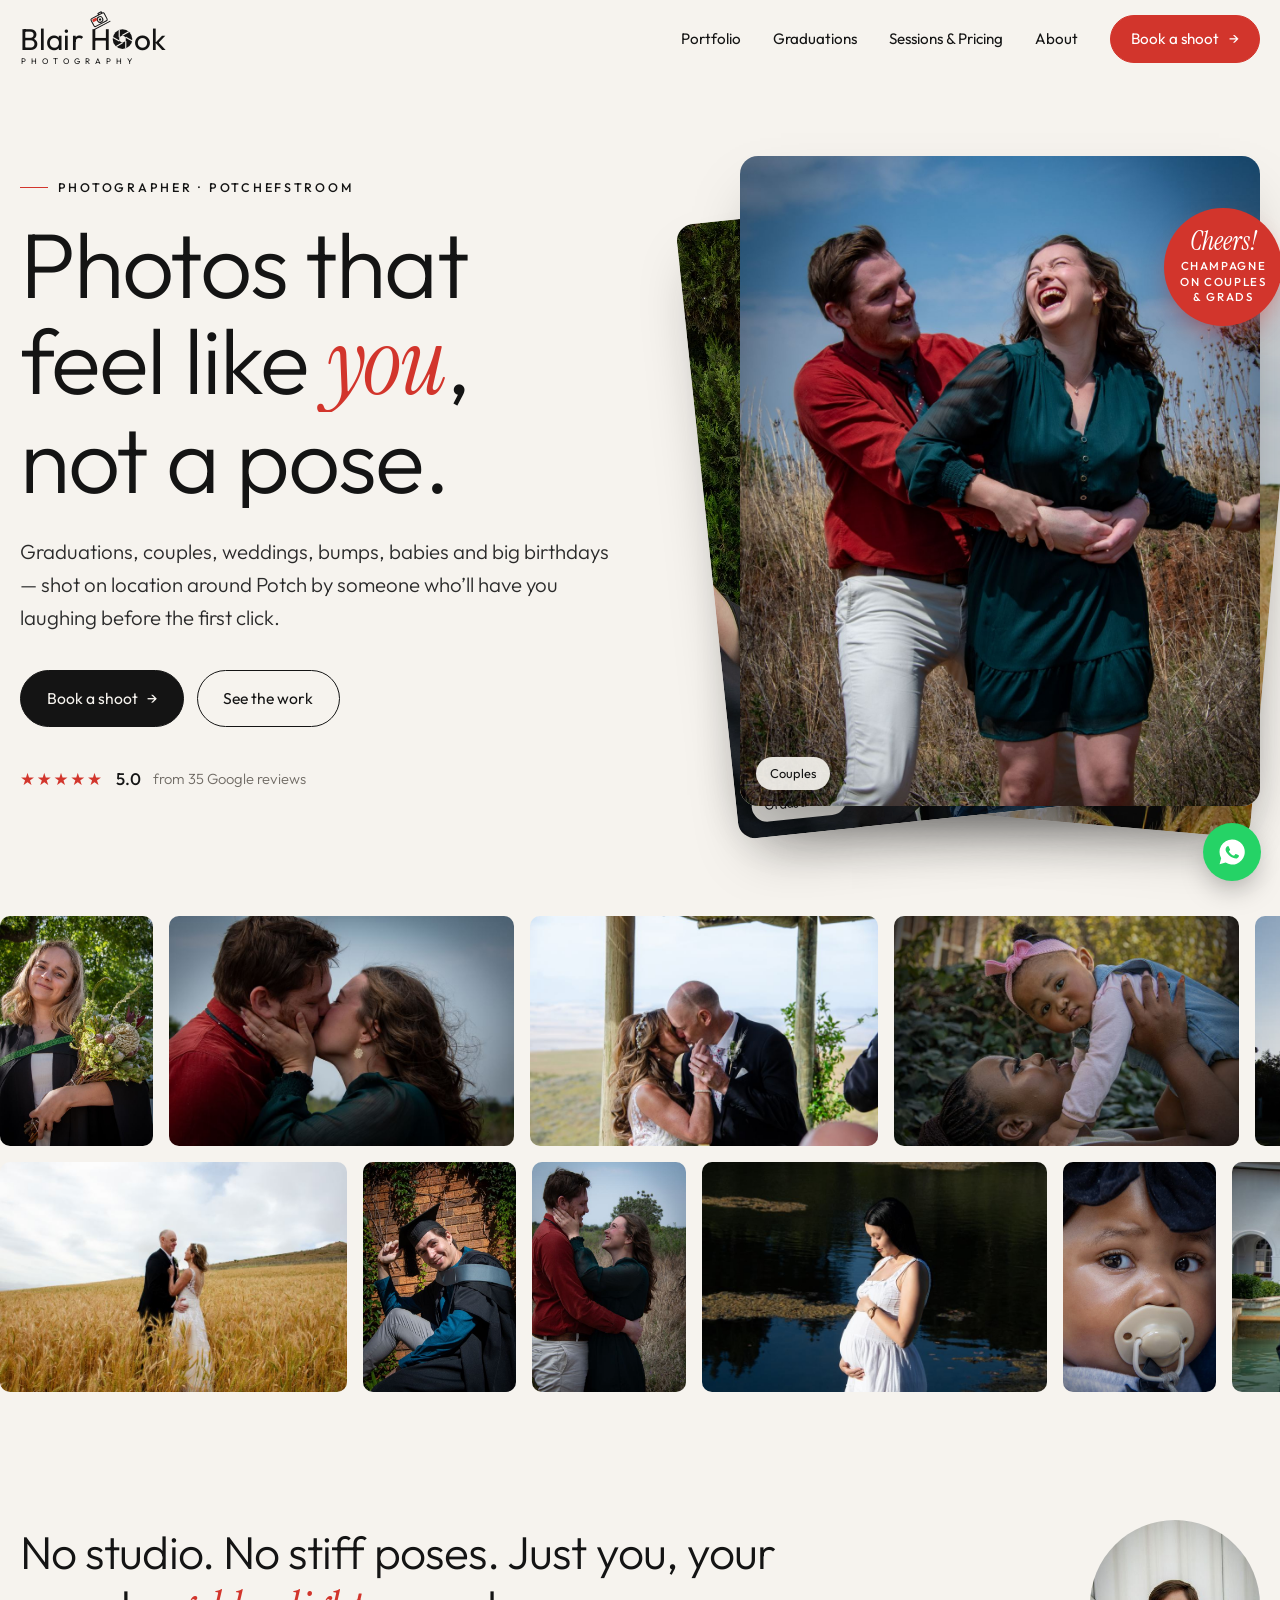
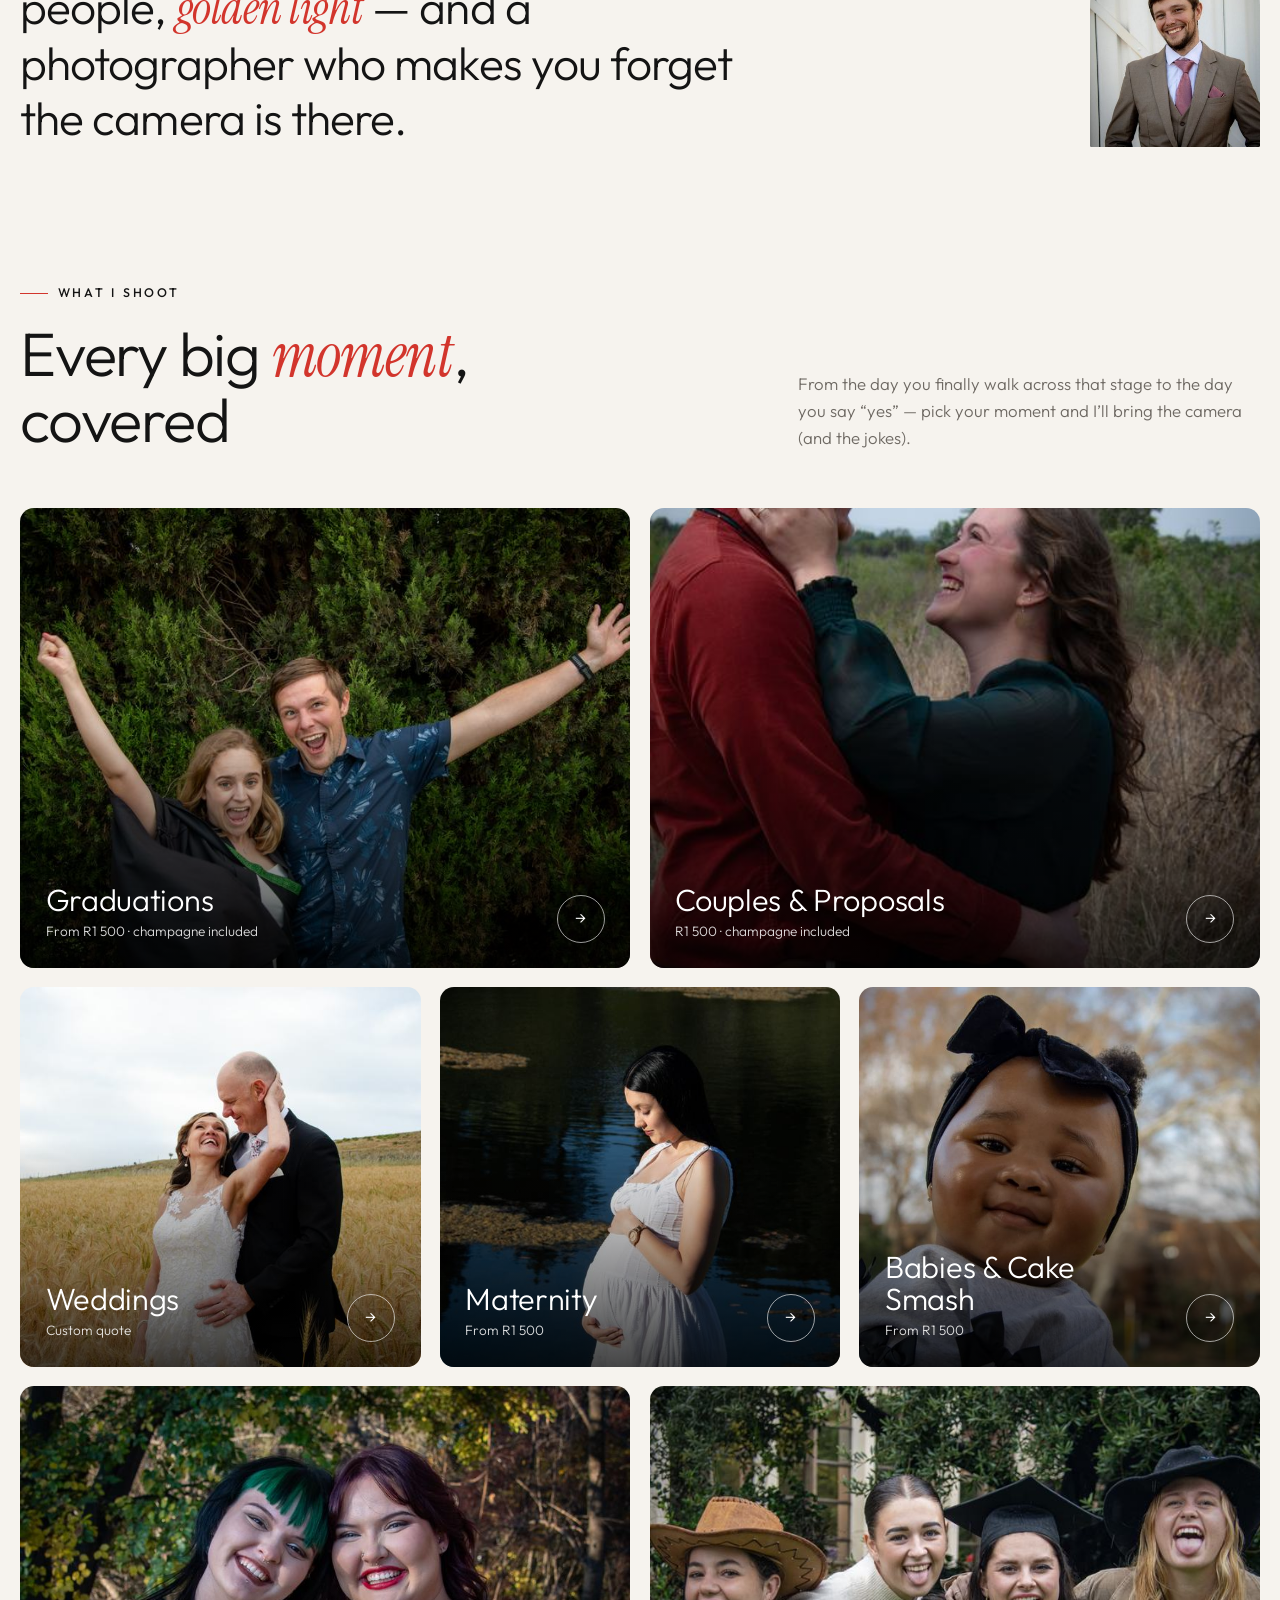
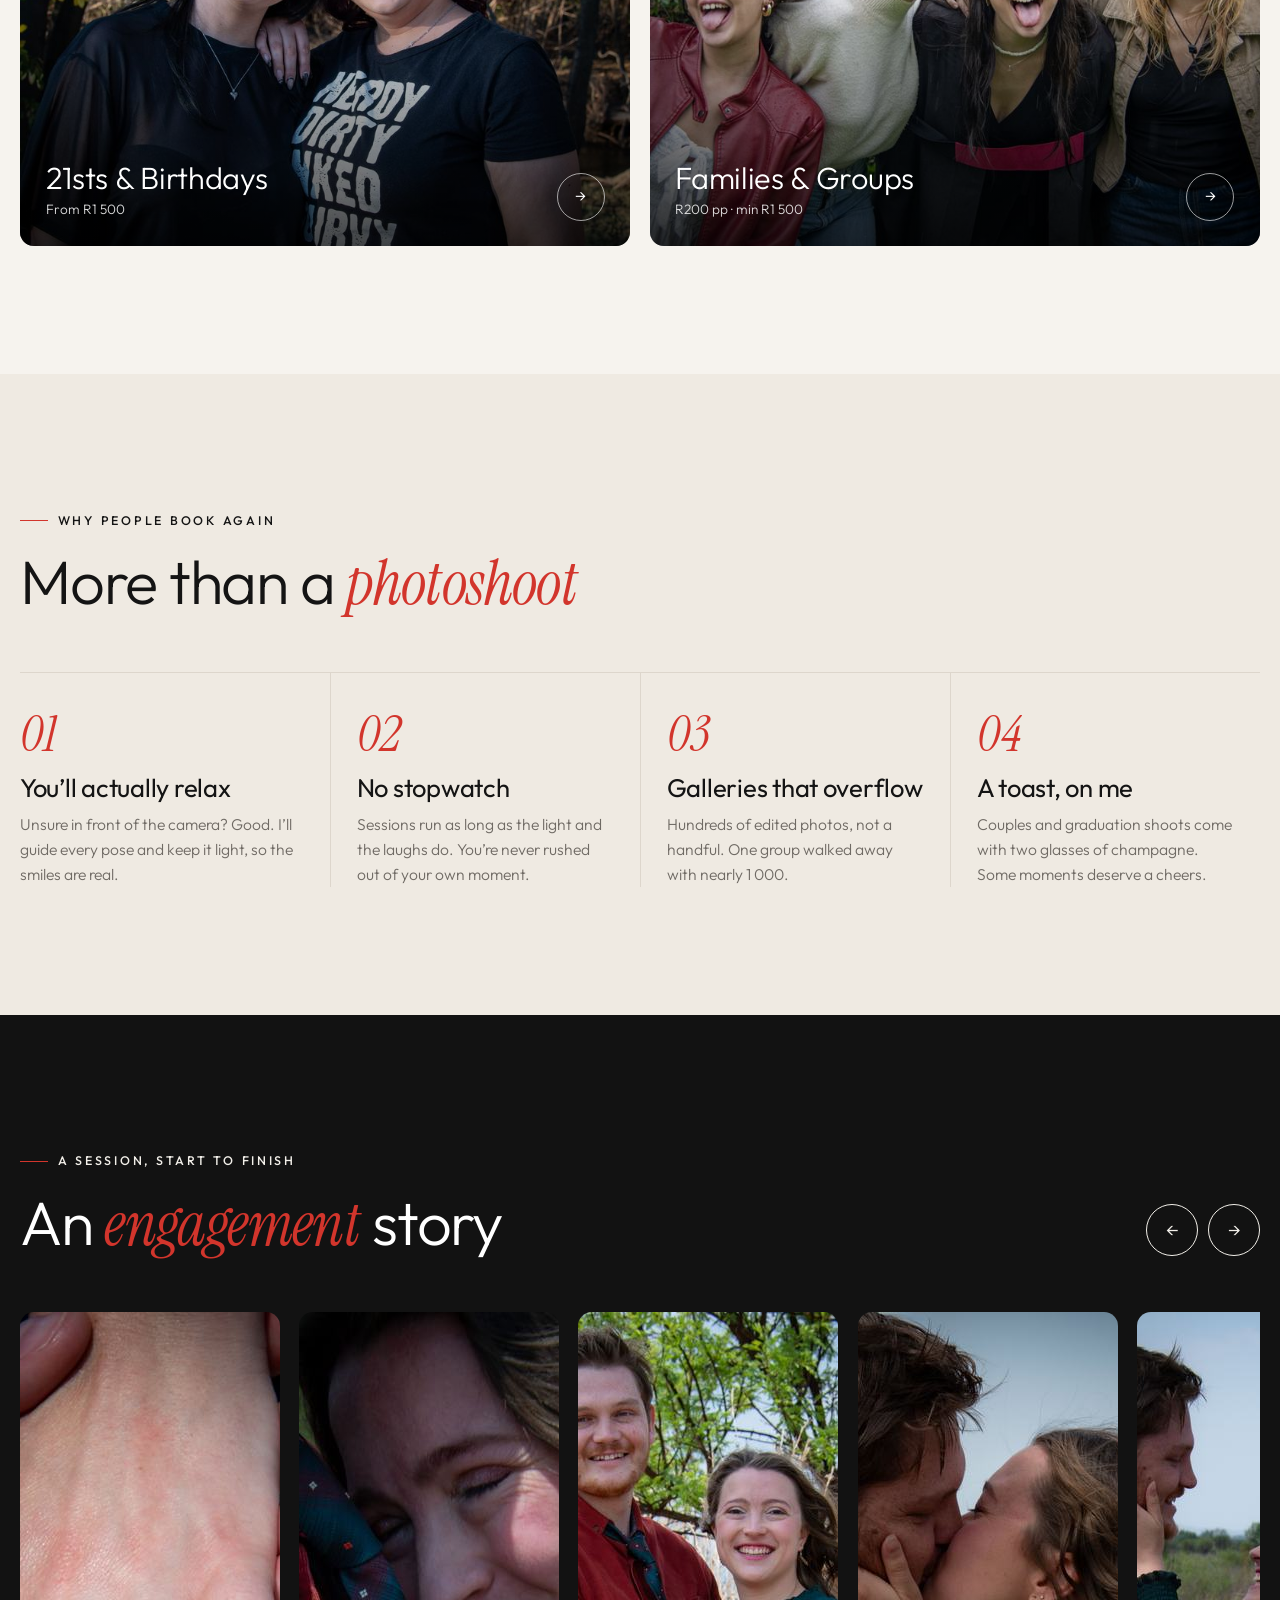
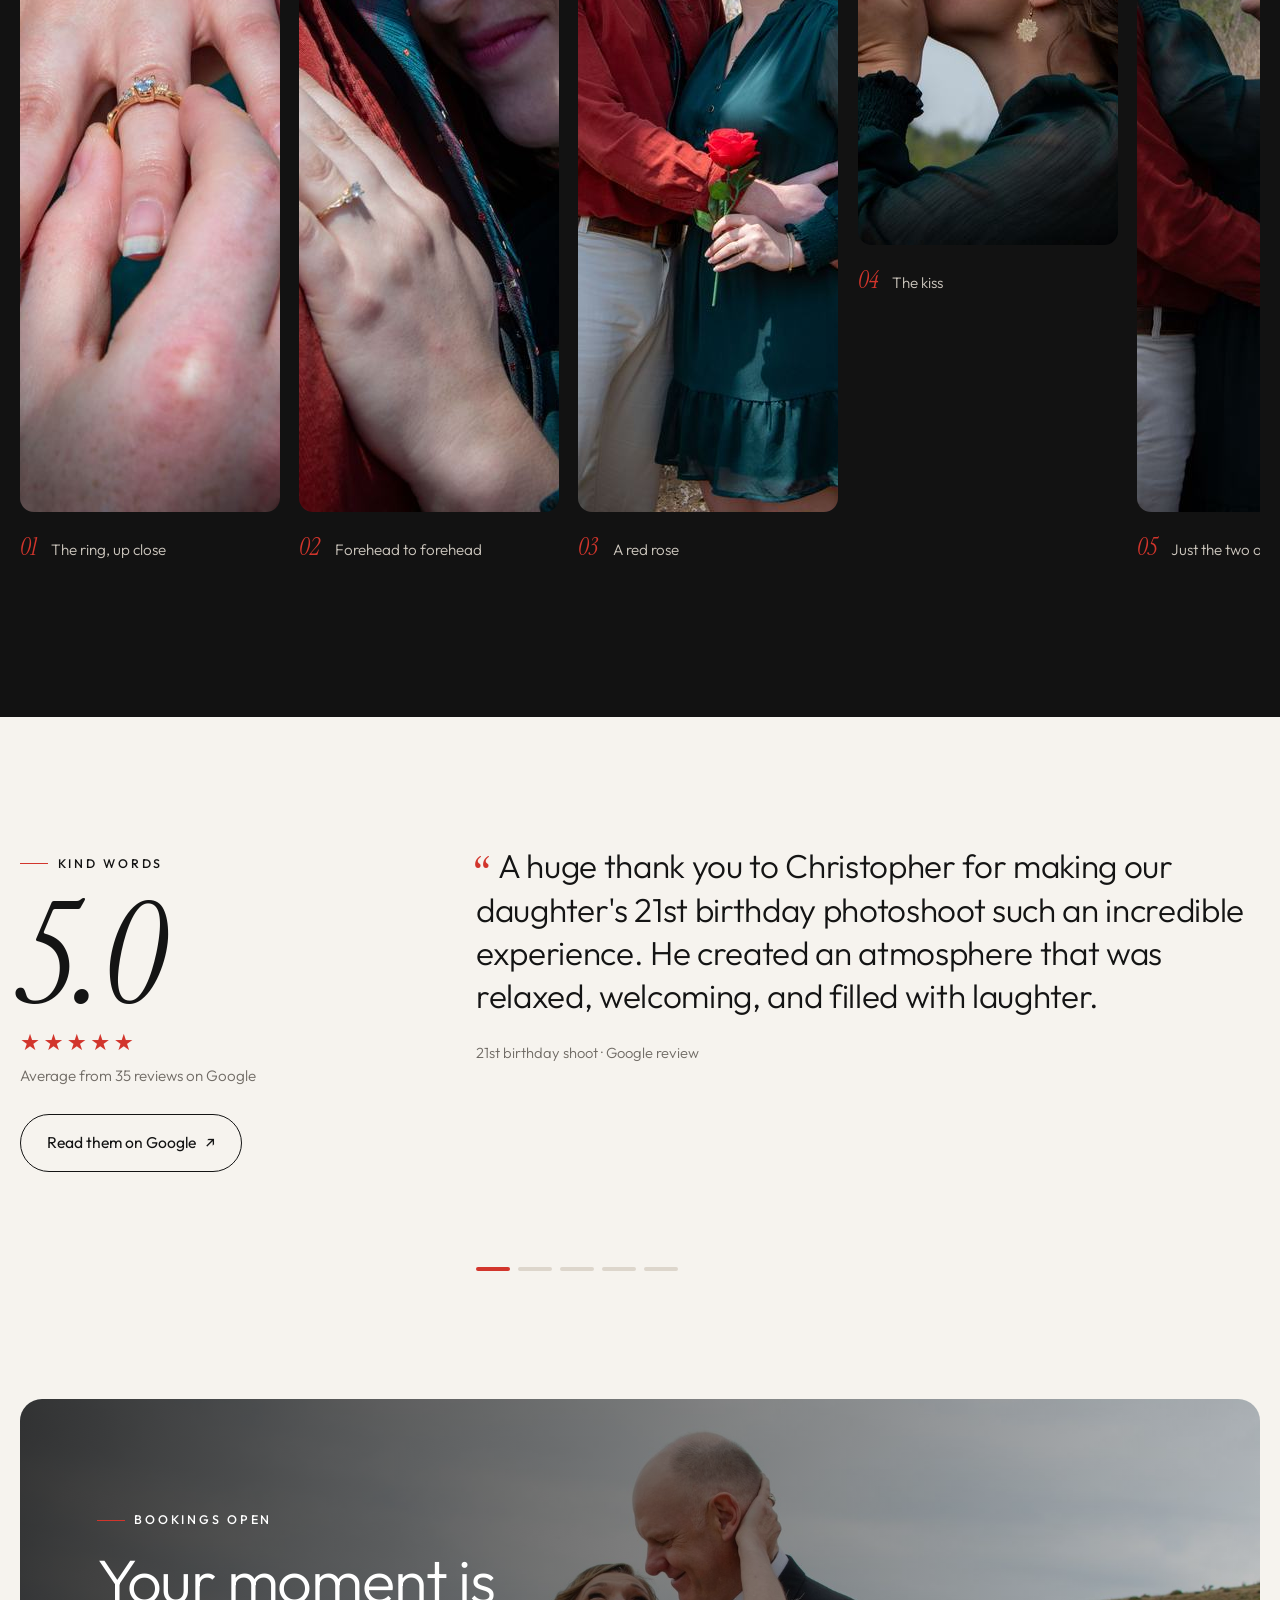
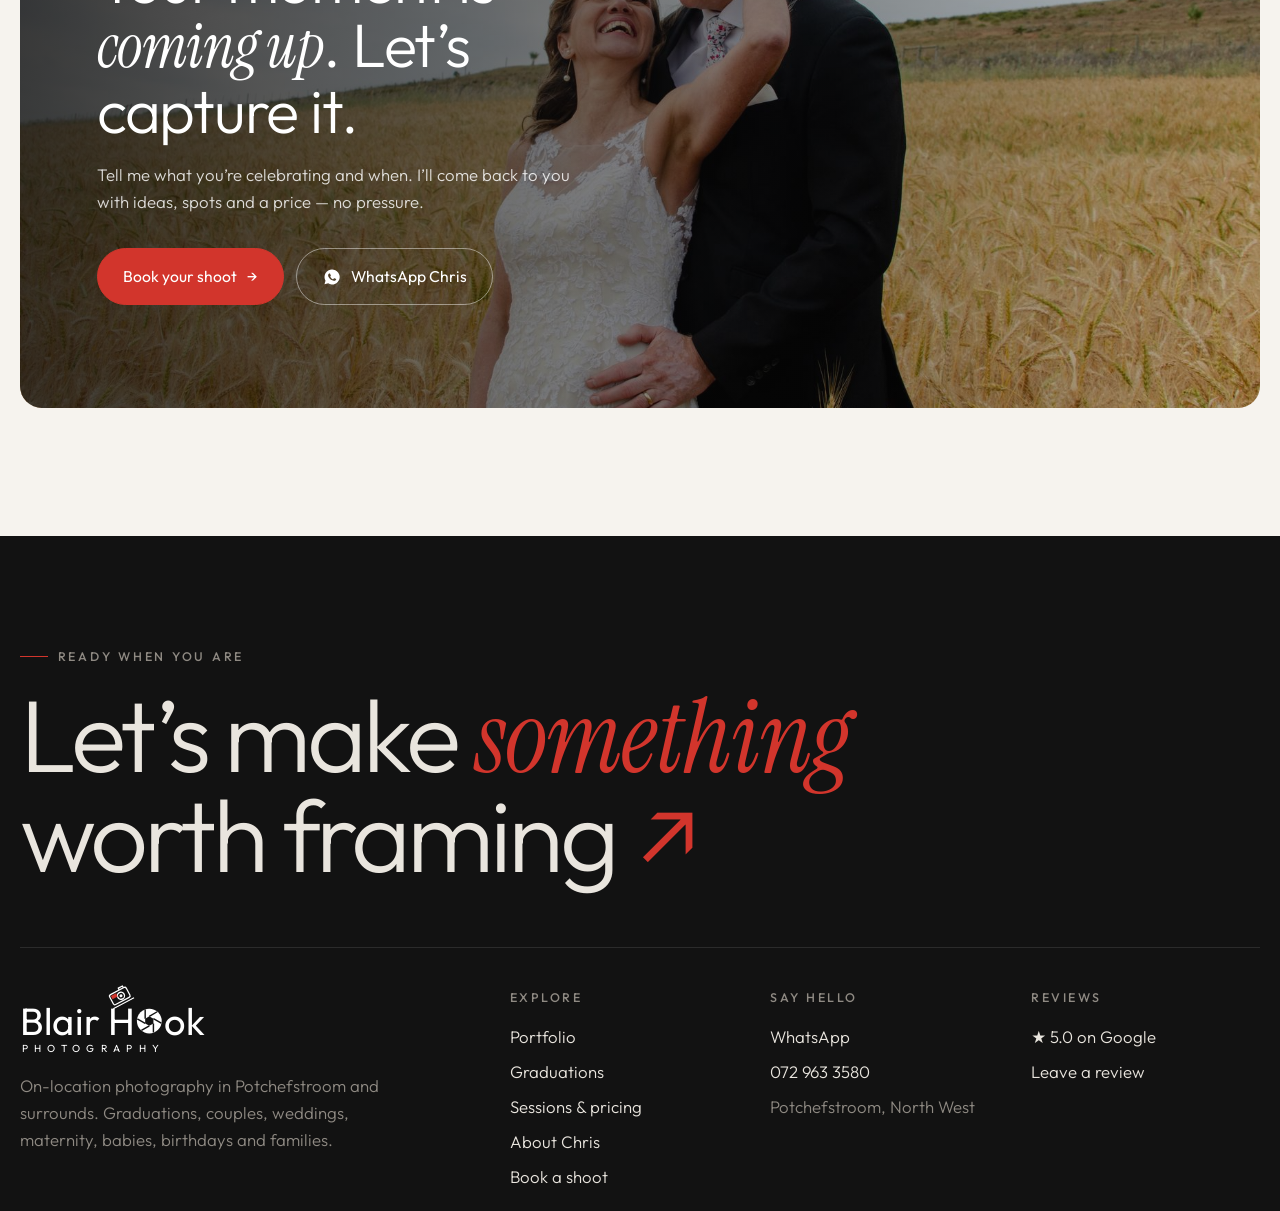
==== index.html @ e5523345 "Blair Hook Photography website Co-Authored-By: Claude Opus 5.5 <noreply@anthropic.com> Claude-Sessio" ====
<!DOCTYPE html>
<html lang="en-ZA" class="no-js">
<head>
<meta charset="utf-8">
<meta name="viewport" content="width=device-width, initial-scale=1">
<title>Blair Hook Photography | Photographer in Potchefstroom</title>
<meta name="description" content="Relaxed, on-location photography in Potchefstroom: graduations, couples, weddings, maternity, cake smash and 21st birthday shoots. Rated 5.0 on Google.">
<link rel="canonical" href="https://blair-hook-photography.vercel.app/">
<meta name="theme-color" content="#f6f3ee">
<link rel="icon" href="img/favicon.svg" type="image/svg+xml">
<link rel="icon" href="img/favicon-32.png" sizes="32x32" type="image/png">
<link rel="apple-touch-icon" href="img/apple-touch-icon.png">
<meta property="og:type" content="website">
<meta property="og:site_name" content="Blair Hook Photography">
<meta property="og:title" content="Blair Hook Photography | Photographer in Potchefstroom">
<meta property="og:description" content="Relaxed, on-location photography in Potchefstroom: graduations, couples, weddings, maternity, cake smash and 21st birthday shoots. Rated 5.0 on Google.">
<meta property="og:image" content="https://blair-hook-photography.vercel.app/img/og.jpg">
<meta property="og:url" content="https://blair-hook-photography.vercel.app/">
<meta name="twitter:card" content="summary_large_image">
<link rel="preconnect" href="https://fonts.googleapis.com">
<link rel="preconnect" href="https://fonts.gstatic.com" crossorigin>
<link href="https://fonts.googleapis.com/css2?family=Instrument+Serif:ital@0;1&family=Outfit:wght@300;400;500&display=swap" rel="stylesheet">
<link rel="stylesheet" href="css/style.css">
<script type="application/ld+json">{"@context":"https://schema.org","@type":"LocalBusiness","name":"Blair Hook Photography","image":"https://blair-hook-photography.vercel.app/img/og.jpg","telephone":"+27729633580","url":"https://blair-hook-photography.vercel.app/","address":{"@type":"PostalAddress","addressLocality":"Potchefstroom","addressRegion":"North West","addressCountry":"ZA"},"areaServed":"Potchefstroom","sameAs":["https://www.google.com/maps/place/?q=place_id:ChIJqy-7x0xRzB0RvMxs7FZDK-I"]}</script>
</head>
<body class="">
<a class="skip" href="#main">Skip to content</a>
<header class="site-header">
  <div class="wrap">
    <a href="index.html" class="logo" aria-label="Blair Hook Photography home"><span class="wm"><svg class="cam" viewBox="0 0 44 34" aria-hidden="true"><g fill="none" stroke="currentColor" stroke-width="2.2" stroke-linejoin="round"><rect x="5" y="9" width="32" height="19" rx="3"/><path d="M25 9V5.5h8V9"/><circle cx="23" cy="19" r="6"/></g><rect x="7.5" y="11.5" width="10" height="6" fill="#d2352c"/><circle cx="23" cy="19" r="2.6" fill="currentColor"/><path d="M1 32.5h40" stroke="currentColor" stroke-width="2"/></svg><span class="word">Blair H<svg class="ap" viewBox="-12 -12 24 24" aria-hidden="true"><circle r="11.2" fill="currentColor"/><polygon points="0.00,-4.30 3.72,-2.15 3.72,2.15 0.00,4.30 -3.72,2.15 -3.72,-2.15" fill="var(--paper,#fff)" class="ap-hole"/><g stroke="var(--paper,#fff)" stroke-width="1.3" class="ap-lines"><line x1="0.00" y1="-4.30" x2="7.10" y2="-8.40"/><line x1="3.72" y1="-2.15" x2="10.83" y2="1.95"/><line x1="3.72" y1="2.15" x2="3.72" y2="10.35"/><line x1="0.00" y1="4.30" x2="-7.10" y2="8.40"/><line x1="-3.72" y1="2.15" x2="-10.83" y2="-1.95"/><line x1="-3.72" y1="-2.15" x2="-3.72" y2="-10.35"/></g></svg>ok</span><small>PHOTOGRAPHY</small></span></a>
    <button class="menu-btn" aria-label="Menu" aria-expanded="false" aria-controls="nav"><span></span><span></span></button>
    <nav class="nav" id="nav" aria-label="Main">
      <a href="portfolio.html">Portfolio</a><a href="graduations.html">Graduations</a><a href="pricing.html">Sessions &amp; Pricing</a><a href="about.html">About</a>
      <a href="book.html" class="btn btn-red">Book a shoot <span class="arr">→</span></a>
    </nav>
  </div>
</header>
<main id="main">

<section class="hero">
  <div class="wrap hero-grid">
    <div>
      <span class="kicker">Photographer · Potchefstroom</span>
      <h1><span class="line"><span>Photos that</span></span><span class="line"><span>feel like <em>you</em>,</span></span><span class="line"><span>not a pose.</span></span></h1>
      <p class="lead">Graduations, couples, weddings, bumps, babies and big birthdays — shot on location around Potch by someone who’ll have you laughing before the first click.</p>
      <div class="hero-actions">
        <a class="btn btn-ink" href="book.html">Book a shoot <span class="arr">→</span></a>
        <a class="btn btn-line" href="portfolio.html">See the work</a>
      </div>
      <a class="rating" href="https://www.google.com/maps/place/?q=place_id:ChIJqy-7x0xRzB0RvMxs7FZDK-I" target="_blank" rel="noopener"><span class="stars">★★★★★</span><strong>5.0</strong><span>from 35 Google reviews</span></a>
    </div>
    <div class="stack" role="img" aria-label="A rotating selection of Blair Hook Photography sessions" title="Tap to shuffle">
      <figure><img src="img/couples-01.jpg" alt="" width="1200" height="1800"><figcaption>Couples</figcaption></figure><figure><img src="img/graduations-01.jpg" alt="" width="1800" height="1200"><figcaption>Graduations</figcaption></figure><figure><img src="img/weddings-01.jpg" alt="" width="1800" height="1192"><figcaption>Weddings</figcaption></figure><figure><img src="img/maternity-01.jpg" alt="" loading=lazy width="1800" height="1200"><figcaption>Maternity</figcaption></figure><figure><img src="img/babies-01.jpg" alt="" loading=lazy width="1800" height="1289"><figcaption>Cake smash</figcaption></figure><figure><img src="img/birthdays-02.jpg" alt="" loading=lazy width="1800" height="1728"><figcaption>21st birthday</figcaption></figure>
      <div class="stamp"><span><em>Cheers!</em>Champagne<br>on couples<br>&amp; grads</span></div>
    </div>
  </div>
</section>

<div class="strip" aria-hidden="true">
  <div class="strip-row"><img src="img/graduations-02-sm.jpg" alt="" loading=lazy width="533" height="800"><img src="img/couples-03-sm.jpg" alt="" loading=lazy width="800" height="533"><img src="img/weddings-02-sm.jpg" alt="" loading=lazy width="800" height="530"><img src="img/babies-02-sm.jpg" alt="" loading=lazy width="800" height="533"><img src="img/maternity-03-sm.jpg" alt="" loading=lazy width="800" height="533"><img src="img/birthdays-01-sm.jpg" alt="" loading=lazy width="530" height="800"><img src="img/graduations-07-sm.jpg" alt="" loading=lazy width="504" height="800"><img src="img/couples-09-sm.jpg" alt="" loading=lazy width="533" height="800"><img src="img/graduations-02-sm.jpg" alt="" loading=lazy width="533" height="800"><img src="img/couples-03-sm.jpg" alt="" loading=lazy width="800" height="533"><img src="img/weddings-02-sm.jpg" alt="" loading=lazy width="800" height="530"><img src="img/babies-02-sm.jpg" alt="" loading=lazy width="800" height="533"><img src="img/maternity-03-sm.jpg" alt="" loading=lazy width="800" height="533"><img src="img/birthdays-01-sm.jpg" alt="" loading=lazy width="530" height="800"><img src="img/graduations-07-sm.jpg" alt="" loading=lazy width="504" height="800"><img src="img/couples-09-sm.jpg" alt="" loading=lazy width="533" height="800"></div>
  <div class="strip-row rev"><img src="img/weddings-04-sm.jpg" alt="" loading=lazy width="800" height="530"><img src="img/graduations-08-sm.jpg" alt="" loading=lazy width="533" height="800"><img src="img/couples-06-sm.jpg" alt="" loading=lazy width="533" height="800"><img src="img/maternity-02-sm.jpg" alt="" loading=lazy width="800" height="533"><img src="img/babies-03-sm.jpg" alt="" loading=lazy width="533" height="800"><img src="img/graduations-11-sm.jpg" alt="" loading=lazy width="800" height="533"><img src="img/birthdays-04-sm.jpg" alt="" loading=lazy width="530" height="800"><img src="img/couples-13-sm.jpg" alt="" loading=lazy width="800" height="533"><img src="img/weddings-04-sm.jpg" alt="" loading=lazy width="800" height="530"><img src="img/graduations-08-sm.jpg" alt="" loading=lazy width="533" height="800"><img src="img/couples-06-sm.jpg" alt="" loading=lazy width="533" height="800"><img src="img/maternity-02-sm.jpg" alt="" loading=lazy width="800" height="533"><img src="img/babies-03-sm.jpg" alt="" loading=lazy width="533" height="800"><img src="img/graduations-11-sm.jpg" alt="" loading=lazy width="800" height="533"><img src="img/birthdays-04-sm.jpg" alt="" loading=lazy width="530" height="800"><img src="img/couples-13-sm.jpg" alt="" loading=lazy width="800" height="533"></div>
</div>

<section class="section">
  <div class="wrap statement-row">
    <p class="statement rv">No studio. No stiff poses. Just you, your people, <em>golden light</em> — and a photographer who makes you forget the camera is there.</p>
    <div class="mini-portrait rv rv-d2"><img src="img/chris-sm.jpg" alt="Chris, the photographer behind Blair Hook Photography" loading="lazy"></div>
  </div>
</section>

<section class="section" style="padding-top:0">
  <div class="wrap">
    <div class="head">
      <div><span class="kicker rv">What I shoot</span><h2 class="rv">Every big <em>moment</em>, covered</h2></div>
      <p class="rv">From the day you finally walk across that stage to the day you say “yes” — pick your moment and I’ll bring the camera (and the jokes).</p>
    </div>
    <div class="services">
      <a class="svc rv wide" href="graduations.html"><img src="img/graduations-01-sm.jpg" alt="" loading=lazy width="800" height="533"><div class="svc-body"><div><h3>Graduations</h3><span class="price">From R1 500 · champagne included</span></div><span class="go">→</span></div></a><a class="svc rv wide" href="portfolio.html#couples"><img src="img/couples-06-sm.jpg" alt="" loading=lazy width="533" height="800"><div class="svc-body"><div><h3>Couples &amp; Proposals</h3><span class="price">R1 500 · champagne included</span></div><span class="go">→</span></div></a><a class="svc rv " href="portfolio.html#weddings"><img src="img/weddings-01-sm.jpg" alt="" loading=lazy width="800" height="530"><div class="svc-body"><div><h3>Weddings</h3><span class="price">Custom quote</span></div><span class="go">→</span></div></a><a class="svc rv " href="portfolio.html#maternity"><img src="img/maternity-02-sm.jpg" alt="" loading=lazy width="800" height="533"><div class="svc-body"><div><h3>Maternity</h3><span class="price">From R1 500</span></div><span class="go">→</span></div></a><a class="svc rv " href="portfolio.html#babies"><img src="img/babies-01-sm.jpg" alt="" loading=lazy width="800" height="573"><div class="svc-body"><div><h3>Babies &amp; Cake Smash</h3><span class="price">From R1 500</span></div><span class="go">→</span></div></a><a class="svc rv wide" href="portfolio.html#birthdays"><img src="img/birthdays-02-sm.jpg" alt="" loading=lazy width="800" height="768"><div class="svc-body"><div><h3>21sts &amp; Birthdays</h3><span class="price">From R1 500</span></div><span class="go">→</span></div></a><a class="svc rv wide" href="pricing.html#groups"><img src="img/graduations-04-sm.jpg" alt="" loading=lazy width="800" height="544"><div class="svc-body"><div><h3>Families &amp; Groups</h3><span class="price">R200 pp · min R1 500</span></div><span class="go">→</span></div></a>
    </div>
  </div>
</section>

<section class="section section-tint">
  <div class="wrap">
    <div class="head">
      <div><span class="kicker rv">Why people book again</span><h2 class="rv">More than a <em>photoshoot</em></h2></div>
    </div>
    <div class="perks">
      <div class="perk rv"><span class="num">01</span><h3>You’ll actually relax</h3><p>Unsure in front of the camera? Good. I’ll guide every pose and keep it light, so the smiles are real.</p></div>
      <div class="perk rv rv-d1"><span class="num">02</span><h3>No stopwatch</h3><p>Sessions run as long as the light and the laughs do. You’re never rushed out of your own moment.</p></div>
      <div class="perk rv rv-d2"><span class="num">03</span><h3>Galleries that overflow</h3><p>Hundreds of edited photos, not a handful. One group walked away with nearly 1 000.</p></div>
      <div class="perk rv rv-d3"><span class="num">04</span><h3>A toast, on me</h3><p>Couples and graduation shoots come with two glasses of champagne. Some moments deserve a cheers.</p></div>
    </div>
  </div>
</section>

<section class="section section-dark">
  <div class="wrap">
    <div class="head">
      <div><span class="kicker rv">A session, start to finish</span><h2 class="rv" style="color:#fff">An <em>engagement</em> story</h2></div>
      <div class="story-nav"><button class="round" data-story="prev" aria-label="Previous photos">←</button><button class="round" data-story="next" aria-label="Next photos">→</button></div>
    </div>
    <div class="story">
      <figure><img src="img/couples-05-sm.jpg" alt="Engagement ring close-up" loading=lazy width="533" height="800"><figcaption><b>01</b>The ring, up close</figcaption></figure><figure><img src="img/couples-04-sm.jpg" alt="Couple embracing, ring on show" loading=lazy width="533" height="800"><figcaption><b>02</b>Forehead to forehead</figcaption></figure><figure><img src="img/couples-07-sm.jpg" alt="Couple with a red rose" loading=lazy width="533" height="800"><figcaption><b>03</b>A red rose</figcaption></figure><figure><img src="img/couples-03-sm.jpg" alt="Couple kissing" loading=lazy width="800" height="533"><figcaption><b>04</b>The kiss</figcaption></figure><figure><img src="img/couples-06-sm.jpg" alt="Couple holding each other in long grass" loading=lazy width="533" height="800"><figcaption><b>05</b>Just the two of you</figcaption></figure><figure><img src="img/couples-08-sm.jpg" alt="Couple kissing among the reeds" loading=lazy width="533" height="800"><figcaption><b>06</b>Swept off her feet</figcaption></figure><figure><img src="img/couples-02-sm.jpg" alt="Couple toasting with champagne" loading=lazy width="533" height="800"><figcaption><b>07</b>And then: champagne</figcaption></figure>
    </div>
  </div>
</section>

<section class="section reviews">
  <div class="wrap review-wrap">
    <div class="rv">
      <span class="kicker">Kind words</span>
      <div class="score">5.0<span class="stars">★★★★★</span><small>Average from 35 reviews on Google</small></div>
      <a class="btn btn-line" style="margin-top:2rem" href="https://www.google.com/maps/place/?q=place_id:ChIJqy-7x0xRzB0RvMxs7FZDK-I" target="_blank" rel="noopener">Read them on Google <span class="arr">↗</span></a>
    </div>
    <div class="rv rv-d1">
      <div class="quotes">
        <figure class="quote"><blockquote>A huge thank you to Christopher for making our daughter's 21st birthday photoshoot such an incredible experience. He created an atmosphere that was relaxed, welcoming, and filled with laughter.</blockquote><cite>21st birthday shoot · Google review</cite></figure><figure class="quote"><blockquote>Chris was amazing to work with! He made the whole experience so comfortable and fun, and the photos turned out amazing. Every shot felt natural and really captured the moment.</blockquote><cite>Google review</cite></figure><figure class="quote"><blockquote>Whether you are looking for a photographer for a graduation, wedding or your dog's pregnancy shoot, there is truly no one I could recommend more! He can just do it all.</blockquote><cite>Repeat client · Google review</cite></figure><figure class="quote"><blockquote>Such a fantastic experience from start to finish! The level of professionalism was outstanding, and the photos exceeded my expectations.</blockquote><cite>Google review</cite></figure><figure class="quote"><blockquote>Chris is absolutely amazing with suggestions and direction if you are a bit unsure in front of the camera. He makes you feel at ease and every shoot just a joy.</blockquote><cite>Repeat client · Google review</cite></figure>
      </div>
      <div class="dots"></div>
    </div>
  </div>
</section>

<section class="section" style="padding-top:0">
  <div class="wrap">
    <div class="cta rv">
      <img src="img/weddings-01.jpg" alt="" loading=lazy width="1800" height="1192">
      <span class="kicker" style="color:#fff">Bookings open</span>
      <h2>Your moment is <em>coming up</em>. Let’s capture it.</h2>
      <p>Tell me what you’re celebrating and when. I’ll come back to you with ideas, spots and a price — no pressure.</p>
      <div class="hero-actions">
        <a class="btn btn-red" href="book.html">Book your shoot <span class="arr">→</span></a>
        <a class="btn btn-light" href="https://wa.me/27729633580?text=Hi%20Chris%21%20I%27d%20like%20to%20ask%20about%20a%20photoshoot." target="_blank" rel="noopener"><svg viewBox="0 0 24 24" aria-hidden="true"><path d="M12 2a10 10 0 0 0-8.66 15l-1.3 4.76 4.88-1.28A10 10 0 1 0 12 2zm5.2 13.9c-.22.62-1.28 1.18-1.77 1.23-.47.06-.92.22-3.1-.65-2.6-1.03-4.27-3.68-4.4-3.85-.13-.17-1.05-1.4-1.05-2.67s.67-1.9.9-2.16c.24-.26.52-.33.7-.33h.5c.16 0 .38-.06.6.46.22.53.75 1.83.82 1.96.06.13.1.29.02.46-.09.17-.13.28-.26.43l-.39.45c-.13.13-.27.27-.12.53.15.26.68 1.12 1.46 1.81 1 .89 1.85 1.17 2.11 1.3.26.13.42.11.57-.07.16-.17.66-.77.83-1.03.17-.27.35-.22.58-.13.24.08 1.52.72 1.78.85.26.13.43.2.5.3.06.12.06.66-.16 1.29z"/></svg> WhatsApp Chris</a>
      </div>
    </div>
  </div>
</section>
</main>
<footer class="footer">
  <div class="wrap">
    <span class="kicker" style="color:#8f8a83">Ready when you are</span><br>
    <a class="big-cta" href="book.html">Let’s make <em>something</em><br>worth framing <span class="arrow">↗</span></a>
    <div class="foot-grid">
      <div>
        <a href="index.html" class="logo" aria-label="Blair Hook Photography home"><span class="wm"><svg class="cam" viewBox="0 0 44 34" aria-hidden="true"><g fill="none" stroke="currentColor" stroke-width="2.2" stroke-linejoin="round"><rect x="5" y="9" width="32" height="19" rx="3"/><path d="M25 9V5.5h8V9"/><circle cx="23" cy="19" r="6"/></g><rect x="7.5" y="11.5" width="10" height="6" fill="#d2352c"/><circle cx="23" cy="19" r="2.6" fill="currentColor"/><path d="M1 32.5h40" stroke="currentColor" stroke-width="2"/></svg><span class="word">Blair H<svg class="ap" viewBox="-12 -12 24 24" aria-hidden="true"><circle r="11.2" fill="currentColor"/><polygon points="0.00,-4.30 3.72,-2.15 3.72,2.15 0.00,4.30 -3.72,2.15 -3.72,-2.15" fill="var(--paper,#fff)" class="ap-hole"/><g stroke="var(--paper,#fff)" stroke-width="1.3" class="ap-lines"><line x1="0.00" y1="-4.30" x2="7.10" y2="-8.40"/><line x1="3.72" y1="-2.15" x2="10.83" y2="1.95"/><line x1="3.72" y1="2.15" x2="3.72" y2="10.35"/><line x1="0.00" y1="4.30" x2="-7.10" y2="8.40"/><line x1="-3.72" y1="2.15" x2="-10.83" y2="-1.95"/><line x1="-3.72" y1="-2.15" x2="-3.72" y2="-10.35"/></g></svg>ok</span><small>PHOTOGRAPHY</small></span></a>
        <p style="margin-top:1.2rem;max-width:34ch">On-location photography in Potchefstroom and surrounds. Graduations, couples, weddings, maternity, babies, birthdays and families.</p>
      </div>
      <div><h4>Explore</h4><ul><li><a href="portfolio.html">Portfolio</a></li><li><a href="graduations.html">Graduations</a></li><li><a href="pricing.html">Sessions &amp; pricing</a></li><li><a href="about.html">About Chris</a></li><li><a href="book.html">Book a shoot</a></li></ul></div>
      <div><h4>Say hello</h4><ul><li><a href="https://wa.me/27729633580" target="_blank" rel="noopener">WhatsApp</a></li><li><a href="tel:+27729633580">072 963 3580</a></li><li><span style="color:#8f8a83">Potchefstroom, North West</span></li></ul></div>
      <div><h4>Reviews</h4><ul><li><a href="https://www.google.com/maps/place/?q=place_id:ChIJqy-7x0xRzB0RvMxs7FZDK-I" target="_blank" rel="noopener">★ 5.0 on Google</a></li><li><a href="https://search.google.com/local/writereview?placeid=ChIJqy-7x0xRzB0RvMxs7FZDK-I" target="_blank" rel="noopener">Leave a review</a></li></ul></div>
    </div>
    <div class="legal"><span>© <span data-year>2026</span> Blair Hook Photography</span><span>Made in Potch · Shot on location</span></div>
  </div>
</footer>
<a class="wa-float" href="https://wa.me/27729633580?text=Hi%20Chris%21%20I%27d%20like%20to%20ask%20about%20a%20photoshoot." target="_blank" rel="noopener" aria-label="Chat on WhatsApp"><svg viewBox="0 0 24 24" aria-hidden="true"><path d="M12 2a10 10 0 0 0-8.66 15l-1.3 4.76 4.88-1.28A10 10 0 1 0 12 2zm5.2 13.9c-.22.62-1.28 1.18-1.77 1.23-.47.06-.92.22-3.1-.65-2.6-1.03-4.27-3.68-4.4-3.85-.13-.17-1.05-1.4-1.05-2.67s.67-1.9.9-2.16c.24-.26.52-.33.7-.33h.5c.16 0 .38-.06.6.46.22.53.75 1.83.82 1.96.06.13.1.29.02.46-.09.17-.13.28-.26.43l-.39.45c-.13.13-.27.27-.12.53.15.26.68 1.12 1.46 1.81 1 .89 1.85 1.17 2.11 1.3.26.13.42.11.57-.07.16-.17.66-.77.83-1.03.17-.27.35-.22.58-.13.24.08 1.52.72 1.78.85.26.13.43.2.5.3.06.12.06.66-.16 1.29z"/></svg></a>
<div class="lb" role="dialog" aria-modal="true" aria-label="Photo viewer"><button class="x" aria-label="Close">×</button><button class="prev" aria-label="Previous">←</button><img src="" alt=""><button class="next" aria-label="Next">→</button><span class="count"></span></div>
<script src="js/main.js" defer></script>
</body>
</html>
---- css/style.css ----
/* ============================================================
   Blair Hook Photography — stylesheet
   ============================================================ */
:root {
  --paper: #f6f3ee;
  --paper-2: #efeae2;
  --ink: #141414;
  --ink-2: #2a2a2a;
  --muted: #6f6a64;
  --line: #ddd6cc;
  --red: #d2352c;
  --red-dark: #b02a22;
  --night: #121212;
  --night-2: #1c1c1c;
  --sans: 'Outfit', system-ui, -apple-system, 'Segoe UI', sans-serif;
  --serif: 'Instrument Serif', Georgia, 'Times New Roman', serif;
  --radius: 14px;
  --ease: cubic-bezier(.2,.7,.2,1);
  --header-h: 78px;
}

*, *::before, *::after { box-sizing: border-box; margin: 0; padding: 0; }
html { scroll-behavior: smooth; scroll-padding-top: calc(var(--header-h) + 10px); -webkit-text-size-adjust: 100%; }
body {
  font-family: var(--sans); font-weight: 300; color: var(--ink); background: var(--paper);
  line-height: 1.6; font-size: 1.05rem; overflow-x: hidden; -webkit-font-smoothing: antialiased;
}
img { display: block; max-width: 100%; }
a { color: inherit; }
button { font: inherit; color: inherit; }
:focus-visible { outline: 2px solid var(--red); outline-offset: 3px; border-radius: 4px; }
::selection { background: var(--red); color: #fff; }

.wrap { width: min(1240px, 100% - 2.5rem); margin-inline: auto; }
.skip { position: absolute; left: -999px; top: 0; z-index: 999; background: var(--ink); color: #fff; padding: .7rem 1rem; }
.skip:focus { left: 1rem; top: 1rem; }

/* ---------- type ---------- */
h1, h2, h3 { font-weight: 300; line-height: 1.04; letter-spacing: -0.02em; }
h1 { font-size: clamp(2.8rem, 7.2vw, 6.4rem); }
h2 { font-size: clamp(2.2rem, 4.8vw, 4rem); }
h3 { font-size: clamp(1.3rem, 2vw, 1.6rem); font-weight: 400; letter-spacing: -0.01em; }
em, .serif { font-family: var(--serif); font-style: italic; font-weight: 400; letter-spacing: -0.01em; }
h1 em, h2 em { color: var(--red); }
p { color: var(--muted); }
.kicker {
  display: inline-flex; align-items: center; gap: .6rem; font-size: .78rem; font-weight: 500;
  letter-spacing: .22em; text-transform: uppercase; color: var(--ink); margin-bottom: 1.2rem;
}
.kicker::before { content: ""; width: 28px; height: 1px; background: var(--red); }
.lead { font-size: clamp(1.1rem, 1.6vw, 1.3rem); color: var(--ink-2); max-width: 46ch; }

/* ---------- buttons ---------- */
.btn {
  display: inline-flex; align-items: center; justify-content: center; gap: .6rem; padding: .95rem 1.6rem;
  border-radius: 999px; border: 1px solid var(--ink); text-decoration: none; font-weight: 400; font-size: .98rem;
  cursor: pointer; background: transparent; transition: background .25s var(--ease), color .25s var(--ease), transform .25s var(--ease), border-color .25s;
  white-space: nowrap;
}
.btn:hover { transform: translateY(-2px); }
.btn-ink { background: var(--ink); color: var(--paper); }
.btn-ink:hover { background: var(--red); border-color: var(--red); }
.btn-red { background: var(--red); border-color: var(--red); color: #fff; }
.btn-red:hover { background: var(--red-dark); border-color: var(--red-dark); }
.btn-line:hover { background: var(--ink); color: var(--paper); }
.btn-light { border-color: rgba(255,255,255,.45); color: #fff; }
.btn-light:hover { background: #fff; color: var(--ink); }
.btn .arr { transition: transform .25s var(--ease); }
.btn:hover .arr { transform: translateX(4px); }
.btn svg { width: 18px; height: 18px; fill: currentColor; }

/* ---------- header ---------- */
.site-header {
  position: fixed; inset: 0 0 auto 0; z-index: 100; height: var(--header-h);
  display: flex; align-items: center; transition: background .35s var(--ease), box-shadow .35s, height .35s;
}
.site-header.solid { background: rgba(246,243,238,.9); backdrop-filter: blur(14px); -webkit-backdrop-filter: blur(14px); box-shadow: 0 1px 0 var(--line); }
.site-header .wrap { display: flex; align-items: center; justify-content: space-between; gap: 1.5rem; }
.logo { display: block; text-decoration: none; color: var(--ink); line-height: 0; }
.logo svg { width: auto; }
.nav { display: flex; align-items: center; gap: 2rem; }
.nav a { text-decoration: none; font-size: .95rem; font-weight: 400; position: relative; padding: .3rem 0; }
.nav a:not(.btn)::after { content: ""; position: absolute; left: 0; right: 0; bottom: -2px; height: 1px; background: var(--red); transform: scaleX(0); transform-origin: right; transition: transform .35s var(--ease); }
.nav a:not(.btn):hover::after, .nav a.active::after { transform: scaleX(1); transform-origin: left; }
.nav .btn { padding: .65rem 1.25rem; }
.menu-btn { display: none; width: 46px; height: 46px; border-radius: 50%; border: 1px solid var(--ink); background: transparent; cursor: pointer; position: relative; }
.menu-btn span { position: absolute; left: 13px; right: 13px; height: 1.5px; background: var(--ink); transition: transform .3s var(--ease), opacity .3s; }
.menu-btn span:nth-child(1) { top: 18px; } .menu-btn span:nth-child(2) { top: 26px; }
.menu-open .menu-btn span:nth-child(1) { transform: translateY(4px) rotate(45deg); }
.menu-open .menu-btn span:nth-child(2) { transform: translateY(-4px) rotate(-45deg); }

/* header on dark hero pages */
.on-dark .site-header:not(.solid) .logo, .on-dark .site-header:not(.solid) .nav a:not(.btn) { color: #fff; }
.on-dark .site-header:not(.solid) .menu-btn { border-color: #fff; }
.on-dark .site-header:not(.solid) .menu-btn span { background: #fff; }

/* ---------- home hero ---------- */
.hero { min-height: 100svh; padding: calc(var(--header-h) + 3rem) 0 4rem; display: grid; align-items: center; position: relative; overflow: hidden; }
.hero-grid { display: grid; grid-template-columns: 1.05fr .95fr; gap: 3rem; align-items: center; }
.hero h1 .line { display: block; overflow: hidden; }
.hero h1 .line > span { display: inline-block; transform: translateY(105%); animation: rise 1s var(--ease) forwards; }
.hero h1 .line:nth-child(2) > span { animation-delay: .12s; }
.hero h1 .line:nth-child(3) > span { animation-delay: .24s; }
@keyframes rise { to { transform: none; } }
.hero .lead { margin: 1.8rem 0 2.2rem; opacity: 0; animation: fade 1s .5s var(--ease) forwards; }
.hero-actions { display: flex; flex-wrap: wrap; gap: .8rem; opacity: 0; animation: fade 1s .65s var(--ease) forwards; }
@keyframes fade { from { opacity: 0; transform: translateY(12px); } to { opacity: 1; transform: none; } }
.rating {
  display: inline-flex; align-items: center; gap: .75rem; margin-top: 2.4rem; text-decoration: none;
  opacity: 0; animation: fade 1s .8s var(--ease) forwards;
}
.rating .stars { color: var(--red); letter-spacing: .1em; font-size: 1.05rem; }
.rating strong { font-weight: 500; }
.rating span { color: var(--muted); font-size: .92rem; }
.rating:hover span { color: var(--ink); }

.stack { position: relative; aspect-ratio: 4 / 5; width: min(100%, 520px); justify-self: end; }
.stack figure {
  position: absolute; inset: 0; border-radius: 18px; overflow: hidden; background: var(--paper-2);
  box-shadow: 0 30px 60px -20px rgba(20,20,20,.35);
  transition: transform 1.1s var(--ease), opacity 1.1s var(--ease), filter 1.1s;
}
.stack figure img { width: 100%; height: 100%; object-fit: cover; }
.stack figure figcaption {
  position: absolute; left: 1rem; bottom: 1rem; background: rgba(246,243,238,.92); color: var(--ink);
  padding: .4rem .85rem; border-radius: 999px; font-size: .8rem; font-weight: 400; letter-spacing: .02em;
}
.stack figure[data-pos="0"] { transform: rotate(0deg); z-index: 3; }
.stack figure[data-pos="1"] { transform: translate(-9%, 4%) rotate(-6deg) scale(.95); z-index: 2; filter: brightness(.92); }
.stack figure[data-pos="2"] { transform: translate(8%, 7%) rotate(5deg) scale(.9); z-index: 1; filter: brightness(.85); }
.stack figure[data-pos="out"] { transform: translate(-120%, -4%) rotate(-14deg); opacity: 0; z-index: 4; }
.stack .stamp {
  position: absolute; z-index: 6; right: -1.4rem; top: 8%; width: 118px; height: 118px; border-radius: 50%;
  background: var(--red); color: #fff; display: grid; place-items: center; text-align: center;
  font-size: .72rem; letter-spacing: .14em; text-transform: uppercase; line-height: 1.35; font-weight: 500;
  box-shadow: 0 14px 30px -10px rgba(210,53,44,.6); animation: bob 5s ease-in-out infinite;
}
.stack .stamp em { display: block; font-size: 1.6rem; letter-spacing: 0; text-transform: none; line-height: 1; margin-bottom: .2rem; }
@keyframes bob { 50% { transform: translateY(-8px) rotate(4deg); } }

/* ---------- film strip ---------- */
.strip { padding: 1rem 0 0; overflow: hidden; }
.strip-row { display: flex; gap: 1rem; width: max-content; animation: slide 60s linear infinite; }
.strip-row.rev { animation-direction: reverse; animation-duration: 70s; margin-top: 1rem; }
.strip-row img { height: 230px; width: auto; border-radius: 10px; flex: none; }
.strip:hover .strip-row { animation-play-state: paused; }
@keyframes slide { to { transform: translateX(-50%); } }

/* ---------- sections ---------- */
.section { padding: clamp(5rem, 10vw, 9rem) 0; }
.section-dark { background: var(--night); color: #f2efe9; }
.section-dark p { color: #a9a39b; }
.section-dark .kicker { color: #f2efe9; }
.section-tint { background: var(--paper-2); }
.head { display: flex; justify-content: space-between; align-items: end; gap: 2rem; margin-bottom: 3.5rem; flex-wrap: wrap; }
.head h2 { max-width: 14ch; }
.head p { max-width: 42ch; }

/* intro statement */
.statement { font-size: clamp(1.7rem, 3.6vw, 3.1rem); line-height: 1.2; font-weight: 300; letter-spacing: -0.02em; max-width: 26ch; color: var(--ink); }
.statement em { color: var(--red); }
.statement-row { display: grid; grid-template-columns: 1fr auto; gap: 3rem; align-items: end; }
.mini-portrait { width: 170px; aspect-ratio: 3/4; border-radius: 999px 999px 14px 14px; overflow: hidden; }
.mini-portrait img { width: 100%; height: 100%; object-fit: cover; }

/* ---------- services ---------- */
.services { display: grid; grid-template-columns: repeat(12, 1fr); gap: 1.2rem; }
.svc {
  position: relative; border-radius: var(--radius); overflow: hidden; text-decoration: none; color: #fff;
  min-height: 380px; display: flex; align-items: flex-end; isolation: isolate; grid-column: span 4;
}
.svc.wide { grid-column: span 6; min-height: 460px; }
.svc img { position: absolute; inset: 0; width: 100%; height: 100%; object-fit: cover; z-index: -2; transition: transform 1.2s var(--ease); }
.svc::before { content: ""; position: absolute; inset: 0; z-index: -1; background: linear-gradient(180deg, rgba(0,0,0,0) 40%, rgba(0,0,0,.72) 100%); transition: background .4s; }
.svc:hover img { transform: scale(1.07); }
.svc-body { padding: 1.6rem; width: 100%; display: flex; justify-content: space-between; align-items: end; gap: 1rem; }
.svc h3 { font-size: clamp(1.5rem, 2.4vw, 2.1rem); font-weight: 300; }
.svc .price { font-size: .85rem; opacity: .85; margin-top: .3rem; display: block; }
.svc .go { width: 48px; height: 48px; border-radius: 50%; border: 1px solid rgba(255,255,255,.6); display: grid; place-items: center; flex: none; transition: background .3s, color .3s, transform .4s var(--ease); }
.svc:hover .go { background: #fff; color: var(--ink); transform: rotate(-45deg); }

/* ---------- perks ---------- */
.perks { display: grid; grid-template-columns: repeat(4, 1fr); gap: 0; border-top: 1px solid var(--line); }
.perk { padding: 2.2rem 1.6rem 0 0; }
.perk + .perk { padding-left: 1.6rem; border-left: 1px solid var(--line); }
.perk .num { font-family: var(--serif); font-style: italic; font-size: 3.2rem; line-height: 1; color: var(--red); display: block; margin-bottom: 1rem; }
.perk h3 { margin-bottom: .6rem; }
.perk p { font-size: .98rem; }

/* ---------- story (horizontal) ---------- */
.story { display: grid; grid-auto-flow: column; grid-auto-columns: minmax(260px, 24%); gap: 1.2rem; overflow-x: auto; scroll-snap-type: x mandatory; padding-bottom: 1.4rem; scrollbar-width: thin; scrollbar-color: var(--red) transparent; cursor: grab; }
.story.dragging { cursor: grabbing; scroll-snap-type: none; }
.story figure { scroll-snap-align: start; position: relative; }
.story img { width: 100%; aspect-ratio: 4/5; object-fit: cover; border-radius: var(--radius); pointer-events: none; user-select: none; }
.story figcaption { display: flex; gap: .9rem; align-items: baseline; margin-top: 1rem; color: #cfc9c0; font-size: .95rem; }
.story figcaption b { font-family: var(--serif); font-style: italic; font-weight: 400; color: var(--red); font-size: 1.5rem; }
.story-nav { display: flex; gap: .6rem; }
.round { width: 52px; height: 52px; border-radius: 50%; border: 1px solid currentColor; background: transparent; cursor: pointer; display: grid; place-items: center; font-size: 1.2rem; transition: background .25s, color .25s; }
.section-dark .round:hover { background: #fff; color: var(--ink); }

/* ---------- reviews ---------- */
.reviews { position: relative; }
.review-wrap { display: grid; grid-template-columns: 1fr 2fr; gap: 4rem; align-items: start; }
.score { font-family: var(--serif); font-style: italic; font-size: clamp(5rem, 11vw, 9rem); line-height: .9; color: var(--ink); }
.score small { display: block; font-family: var(--sans); font-style: normal; font-size: .95rem; color: var(--muted); margin-top: 1rem; }
.score .stars { display: block; color: var(--red); font-size: 1.4rem; letter-spacing: .15em; font-family: var(--sans); font-style: normal; margin-top: .8rem; }
.quotes { position: relative; min-height: 300px; }
.quote { position: absolute; inset: 0; opacity: 0; transform: translateY(16px); transition: opacity .7s var(--ease), transform .7s var(--ease); pointer-events: none; }
.quote.on { opacity: 1; transform: none; pointer-events: auto; }
.quote blockquote { font-size: clamp(1.4rem, 2.6vw, 2.2rem); line-height: 1.3; font-weight: 300; letter-spacing: -0.01em; color: var(--ink); }
.quote blockquote::before { content: "“"; font-family: var(--serif); color: var(--red); font-size: 1.6em; line-height: 0; vertical-align: -.35em; margin-right: .1em; }
.quote cite { display: block; margin-top: 1.4rem; font-style: normal; color: var(--muted); font-size: .92rem; }
.dots { display: flex; gap: .5rem; margin-top: 2rem; }
.dots button { width: 34px; height: 4px; border: 0; border-radius: 4px; background: var(--line); cursor: pointer; transition: background .3s; padding: 0; }
.dots button.on { background: var(--red); }

/* ---------- CTA ---------- */
.cta { position: relative; overflow: hidden; border-radius: 22px; color: #fff; padding: clamp(3rem, 8vw, 7rem) clamp(1.5rem, 6vw, 5rem); isolation: isolate; }
.cta img { position: absolute; inset: 0; width: 100%; height: 100%; object-fit: cover; z-index: -2; }
.cta::before { content: ""; position: absolute; inset: 0; z-index: -1; background: linear-gradient(100deg, rgba(10,10,10,.82) 0%, rgba(10,10,10,.45) 60%, rgba(10,10,10,.2) 100%); }
.cta h2 { max-width: 13ch; margin-bottom: 1.2rem; }
.cta h2 em { color: #fff; }
.cta p { color: rgba(255,255,255,.82); max-width: 44ch; margin-bottom: 2rem; }
.cta .hero-actions { opacity: 1; animation: none; }

/* ---------- page hero (inner pages) ---------- */
.page-hero { padding: calc(var(--header-h) + clamp(3rem, 8vw, 6rem)) 0 clamp(3rem, 6vw, 5rem); }
.page-hero h1 { max-width: 15ch; }
.page-hero .lead { margin-top: 1.4rem; }
.img-hero { position: relative; min-height: 88svh; display: flex; align-items: flex-end; color: #fff; isolation: isolate; padding: calc(var(--header-h) + 4rem) 0 clamp(3rem, 7vw, 5.5rem); }
.img-hero > img { position: absolute; inset: 0; width: 100%; height: 100%; object-fit: cover; z-index: -2; }
.img-hero::before { content: ""; position: absolute; inset: 0; z-index: -1; background: linear-gradient(180deg, rgba(0,0,0,.45) 0%, rgba(0,0,0,.1) 35%, rgba(0,0,0,.72) 100%); }
.img-hero h1 em { color: #fff; }
.img-hero .lead { color: rgba(255,255,255,.88); margin-top: 1.2rem; }
.img-hero .kicker { color: #fff; }
.img-hero .hero-actions { margin-top: 2rem; opacity: 1; animation: none; }

/* ---------- portfolio ---------- */
.filters { display: flex; flex-wrap: wrap; gap: .5rem; margin-bottom: 2.5rem; }
.chip { padding: .6rem 1.15rem; border-radius: 999px; border: 1px solid var(--line); background: transparent; cursor: pointer; font-size: .92rem; transition: all .25s var(--ease); }
.chip:hover { border-color: var(--ink); }
.chip.on { background: var(--ink); border-color: var(--ink); color: var(--paper); }
.chip sup { font-size: .68rem; opacity: .6; margin-left: .2rem; }
.masonry { columns: 3 300px; column-gap: 1rem; }
.tile { break-inside: avoid; margin-bottom: 1rem; border-radius: 12px; overflow: hidden; position: relative; cursor: zoom-in; display: block; width: 100%; border: 0; padding: 0; background: var(--paper-2); }
.tile img { width: 100%; height: auto; transition: transform .9s var(--ease), opacity .6s; }
.tile:hover img { transform: scale(1.04); }
.tile .tag { position: absolute; left: .8rem; bottom: .8rem; background: rgba(246,243,238,.92); color: var(--ink); font-size: .75rem; padding: .3rem .7rem; border-radius: 999px; opacity: 0; transform: translateY(6px); transition: all .35s var(--ease); }
.tile:hover .tag { opacity: 1; transform: none; }
.tile.hide { display: none; }
.tile.pop { animation: pop .6s var(--ease) both; }
@keyframes pop { from { opacity: 0; transform: translateY(18px) scale(.98); } to { opacity: 1; transform: none; } }

/* lightbox */
.lb { position: fixed; inset: 0; z-index: 300; background: rgba(12,12,12,.96); display: flex; align-items: center; justify-content: center; opacity: 0; pointer-events: none; transition: opacity .3s; }
.lb.on { opacity: 1; pointer-events: auto; }
.lb img { max-width: 92vw; max-height: 84vh; object-fit: contain; border-radius: 6px; transition: opacity .25s; }
.lb button { position: absolute; width: 54px; height: 54px; border-radius: 50%; border: 1px solid rgba(255,255,255,.3); background: rgba(255,255,255,.06); color: #fff; cursor: pointer; font-size: 1.4rem; display: grid; place-items: center; transition: background .2s, color .2s; }
.lb button:hover { background: #fff; color: var(--ink); }
.lb .x { top: 1.2rem; right: 1.2rem; }
.lb .prev { left: 1.2rem; top: 50%; transform: translateY(-50%); }
.lb .next { right: 1.2rem; top: 50%; transform: translateY(-50%); }
.lb .count { position: absolute; bottom: 1.3rem; left: 50%; transform: translateX(-50%); color: #aaa; font-size: .85rem; letter-spacing: .1em; }

/* ---------- pricing ---------- */
.price-grid { display: grid; grid-template-columns: repeat(3, 1fr); gap: 1.2rem; }
.plan { background: #fff; border: 1px solid var(--line); border-radius: 18px; overflow: hidden; display: flex; flex-direction: column; transition: transform .4s var(--ease), box-shadow .4s; }
.plan:hover { transform: translateY(-6px); box-shadow: 0 30px 50px -30px rgba(20,20,20,.35); }
.plan-img { aspect-ratio: 16/10; overflow: hidden; }
.plan-img img { width: 100%; height: 100%; object-fit: cover; transition: transform 1s var(--ease); }
.plan:hover .plan-img img { transform: scale(1.05); }
.plan-body { padding: 1.7rem; display: flex; flex-direction: column; flex: 1; }
.plan h3 { margin-bottom: .4rem; }
.plan .amount { font-size: 2.2rem; font-weight: 300; letter-spacing: -0.02em; color: var(--ink); margin: .4rem 0 .2rem; }
.plan .amount small { font-size: .9rem; color: var(--muted); letter-spacing: 0; }
.plan .note { font-size: .9rem; }
.plan ul { list-style: none; margin: 1.2rem 0 1.6rem; display: grid; gap: .55rem; }
.plan li { padding-left: 1.6rem; position: relative; font-size: .96rem; color: var(--ink-2); }
.plan li::before { content: ""; position: absolute; left: 0; top: .55em; width: 9px; height: 9px; border-radius: 50%; border: 1.5px solid var(--red); }
.plan .btn { margin-top: auto; }
.plan.featured { border-color: var(--ink); }
.badge { display: inline-block; font-size: .72rem; letter-spacing: .14em; text-transform: uppercase; background: var(--red); color: #fff; padding: .3rem .7rem; border-radius: 999px; margin-bottom: .8rem; font-weight: 500; }

.includes { display: grid; grid-template-columns: repeat(3, 1fr); gap: 2.5rem 3rem; }
.inc .ico { width: 54px; height: 54px; border-radius: 50%; background: var(--red); color: #fff; display: grid; place-items: center; margin-bottom: 1.1rem; font-size: 1.3rem; }
.section-dark .inc .ico { background: var(--red); }
.inc h3 { margin-bottom: .5rem; }

/* group calc */
.calc { display: grid; grid-template-columns: 1.2fr 1fr; gap: 3rem; align-items: center; background: #fff; border: 1px solid var(--line); border-radius: 22px; padding: clamp(1.6rem, 4vw, 3rem); }
.calc label { display: block; font-size: .9rem; color: var(--muted); margin: 1.4rem 0 .6rem; }
.calc input[type=range] { width: 100%; accent-color: var(--red); }
.calc .out { text-align: center; background: var(--paper); border-radius: 16px; padding: 2rem 1rem; }
.calc .out .big { font-size: clamp(2.6rem, 6vw, 4rem); font-weight: 300; letter-spacing: -0.03em; display: block; line-height: 1.1; }
.calc .out small { color: var(--muted); }
.people { font-size: 1.6rem; font-weight: 300; }

/* FAQ */
.faq { max-width: 860px; }
.faq details { border-bottom: 1px solid var(--line); }
.faq summary { list-style: none; cursor: pointer; padding: 1.5rem 0; display: flex; justify-content: space-between; gap: 1.5rem; font-size: clamp(1.1rem, 1.8vw, 1.35rem); font-weight: 400; }
.faq summary::-webkit-details-marker { display: none; }
.faq summary::after { content: "+"; font-size: 1.6rem; line-height: 1; color: var(--red); transition: transform .3s var(--ease); font-weight: 300; }
.faq details[open] summary::after { transform: rotate(45deg); }
.faq details p { padding: 0 0 1.6rem; max-width: 70ch; }

/* steps */
.steps { display: grid; grid-template-columns: repeat(4, 1fr); gap: 1.5rem; counter-reset: s; }
.step { counter-increment: s; border-top: 1px solid currentColor; padding-top: 1.4rem; }
.step::before { content: "0" counter(s); font-family: var(--serif); font-style: italic; color: var(--red); font-size: 2.2rem; display: block; line-height: 1; margin-bottom: 1rem; }
.step h3 { margin-bottom: .5rem; font-size: 1.25rem; }
.step p { font-size: .96rem; }

/* gallery row (grad page etc.) */
.trio { display: grid; grid-template-columns: 1.3fr 1fr 1fr; gap: 1rem; }
.trio img { width: 100%; height: 100%; object-fit: cover; border-radius: var(--radius); aspect-ratio: 3/4; }
.trio img:first-child { aspect-ratio: auto; }

/* ---------- about ---------- */
.about-grid { display: grid; grid-template-columns: .9fr 1.1fr; gap: clamp(2rem, 6vw, 6rem); align-items: start; }
.portrait { position: sticky; top: calc(var(--header-h) + 2rem); }
.portrait img { width: 100%; border-radius: 300px 300px 20px 20px; aspect-ratio: 3/4; object-fit: cover; object-position: center 30%; }
.portrait .sig { position: absolute; right: -1rem; bottom: 2rem; background: var(--paper); padding: .9rem 1.2rem; border-radius: 14px; box-shadow: 0 20px 40px -20px rgba(0,0,0,.35); font-size: .9rem; }
.portrait .sig em { font-size: 1.5rem; color: var(--red); display: block; line-height: 1; }
.about-copy p { font-size: 1.12rem; margin-bottom: 1.3rem; color: var(--ink-2); }
.about-copy p.big { font-size: clamp(1.4rem, 2.4vw, 1.9rem); line-height: 1.35; color: var(--ink); font-weight: 300; letter-spacing: -0.01em; }
.timeline { margin: 2.5rem 0; border-left: 1px solid var(--line); padding-left: 1.8rem; display: grid; gap: 1.8rem; }
.timeline div { position: relative; }
.timeline div::before { content: ""; position: absolute; left: calc(-1.8rem - 6px); top: .45rem; width: 11px; height: 11px; border-radius: 50%; background: var(--paper); border: 2px solid var(--red); }
.timeline b { display: block; font-weight: 500; color: var(--ink); }
.timeline span { color: var(--muted); font-size: .98rem; }
.facts { display: grid; grid-template-columns: repeat(3, 1fr); gap: 1rem; margin-top: 2.5rem; }
.fact { background: #fff; border: 1px solid var(--line); border-radius: 16px; padding: 1.4rem; }
.fact b { display: block; font-size: 2.2rem; font-weight: 300; letter-spacing: -0.02em; line-height: 1.1; }
.fact span { font-size: .88rem; color: var(--muted); }

/* review cards grid */
.cards { display: grid; grid-template-columns: repeat(3, 1fr); gap: 1.2rem; }
.rcard { background: var(--night-2); border-radius: 18px; padding: 1.8rem; display: flex; flex-direction: column; gap: 1rem; }
.rcard .stars { color: var(--red); letter-spacing: .12em; }
.rcard p { color: #e7e2da; font-size: 1.02rem; }
.rcard small { color: #8f8a83; margin-top: auto; }

/* ---------- booking ---------- */
.book-grid { display: grid; grid-template-columns: 1.15fr .85fr; gap: clamp(2rem, 5vw, 4rem); align-items: start; }
.form { background: #fff; border: 1px solid var(--line); border-radius: 22px; padding: clamp(1.5rem, 4vw, 2.8rem); }
.field { margin-bottom: 1.3rem; }
.field label { display: block; font-size: .88rem; color: var(--muted); margin-bottom: .5rem; }
.field input, .field textarea, .field select {
  width: 100%; border: 0; border-bottom: 1px solid var(--line); background: transparent; padding: .7rem 0; font: inherit; font-size: 1.08rem;
  color: var(--ink); border-radius: 0; transition: border-color .25s;
}
.field input:focus, .field textarea:focus, .field select:focus { outline: none; border-color: var(--red); }
.field textarea { resize: vertical; min-height: 110px; }
.row2 { display: grid; grid-template-columns: 1fr 1fr; gap: 1.2rem; }
.types { display: flex; flex-wrap: wrap; gap: .5rem; position: relative; }
.types input { position: absolute; left: 0; top: 0; width: 1px; height: 1px; opacity: 0; pointer-events: none; }
.types label { margin: 0; padding: .6rem 1.05rem; border: 1px solid var(--line); border-radius: 999px; cursor: pointer; color: var(--ink); font-size: .93rem; transition: all .2s; }
.types input:checked + label { background: var(--ink); color: var(--paper); border-color: var(--ink); }
.types input:focus-visible + label { outline: 2px solid var(--red); outline-offset: 2px; }
.estimate { margin: 1.4rem 0; padding: 1rem 1.2rem; background: var(--paper); border-radius: 12px; display: flex; justify-content: space-between; align-items: center; gap: 1rem; }
.estimate b { font-size: 1.5rem; font-weight: 300; }
.side-card { background: var(--night); color: #f1ede6; border-radius: 22px; padding: 2rem; position: sticky; top: calc(var(--header-h) + 1.5rem); }
.side-card p { color: #aaa49c; }
.side-card a { color: #fff; }
.side-card .line { display: flex; gap: 1rem; align-items: center; padding: 1.1rem 0; border-bottom: 1px solid #2c2c2c; text-decoration: none; }
.side-card .line:last-of-type { border-bottom: 0; }
.side-card .ic { width: 44px; height: 44px; border-radius: 50%; background: #262626; display: grid; place-items: center; flex: none; }
.side-card .ic svg { width: 20px; height: 20px; fill: #fff; }
.side-card small { display: block; color: #8f8a83; font-size: .82rem; }

/* ---------- footer ---------- */
.footer { background: var(--night); color: #e9e5de; padding: clamp(4rem, 8vw, 7rem) 0 2rem; }
.footer .big-cta { font-size: clamp(2.6rem, 8vw, 7.5rem); font-weight: 300; letter-spacing: -0.04em; line-height: .95; text-decoration: none; display: inline-block; }
.footer .big-cta em { color: var(--red); }
.footer .big-cta .arrow { display: inline-block; transition: transform .4s var(--ease); color: var(--red); }
.footer .big-cta:hover .arrow { transform: translate(10px, -10px); }
.foot-grid { display: grid; grid-template-columns: 2fr 1fr 1fr 1fr; gap: 2rem; margin-top: 4rem; padding-top: 2.5rem; border-top: 1px solid #2b2b2b; }
.footer h4 { font-size: .78rem; letter-spacing: .2em; text-transform: uppercase; font-weight: 500; color: #8f8a83; margin-bottom: 1rem; }
.footer a { text-decoration: none; color: #e9e5de; }
.footer a:hover { color: var(--red); }
.footer ul { list-style: none; display: grid; gap: .5rem; }
.footer p { color: #8f8a83; }
.footer .logo { color: #fff; }

.legal { margin-top: 3.5rem; display: flex; justify-content: space-between; flex-wrap: wrap; gap: 1rem; font-size: .85rem; color: #6f6a64; }

/* floating whatsapp */
.wa-float { position: fixed; right: 1.2rem; bottom: 1.2rem; z-index: 150; width: 58px; height: 58px; border-radius: 50%; background: #25d366; display: grid; place-items: center; box-shadow: 0 12px 30px -8px rgba(0,0,0,.4); transition: transform .3s var(--ease); }
.wa-float:hover { transform: scale(1.08); }
.wa-float svg { width: 30px; height: 30px; fill: #fff; }

/* reveal */
.rv { opacity: 0; transform: translateY(34px); transition: opacity 1s var(--ease), transform 1s var(--ease); }
.rv.in { opacity: 1; transform: none; }
.rv-d1 { transition-delay: .1s; } .rv-d2 { transition-delay: .2s; } .rv-d3 { transition-delay: .3s; }
.clip { clip-path: inset(12% 0 0 0 round 14px); transition: clip-path 1.3s var(--ease); }
.clip.in { clip-path: inset(0 0 0 0 round 14px); }
.no-js .rv { opacity: 1; transform: none; } .no-js .clip { clip-path: none; }

/* 404 */
.nf { min-height: 100svh; display: grid; place-items: center; text-align: center; padding: 6rem 0; }
.nf h1 em { display: block; }

/* ---------- responsive ---------- */
@media (max-width: 1080px) {
  .services .svc, .services .svc.wide { grid-column: span 6; }
  .price-grid, .cards { grid-template-columns: repeat(2, 1fr); }
  .perks { grid-template-columns: repeat(2, 1fr); }
  .perk:nth-child(3) { border-left: 0; padding-left: 0; }
  .steps { grid-template-columns: repeat(2, 1fr); gap: 2.5rem 1.5rem; }
  .foot-grid { grid-template-columns: 1fr 1fr; }
}
@media (max-width: 900px) {
  :root { --header-h: 70px; }
  .menu-btn { display: block; z-index: 2; }
  .nav {
    position: fixed; inset: 0; background: var(--paper); flex-direction: column; justify-content: center; gap: 1.6rem;
    opacity: 0; pointer-events: none; transition: opacity .35s var(--ease);
  }
  .nav a { font-size: 2rem; font-weight: 300; color: var(--ink) !important; }
  .nav .btn { font-size: 1.1rem; padding: .9rem 2rem; margin-top: 1rem; color: #fff !important; }
  .menu-open .nav { opacity: 1; pointer-events: auto; }
  .menu-open .site-header .logo { color: var(--ink) !important; position: relative; z-index: 2; }
  .menu-open .menu-btn { border-color: var(--ink) !important; }
  .menu-open .menu-btn span { background: var(--ink) !important; }
  .hero-grid, .review-wrap, .about-grid, .book-grid, .calc, .statement-row { grid-template-columns: 1fr; }
  .stack { justify-self: center; width: min(88%, 440px); margin-top: 1rem; }
  .stack .stamp { right: -.6rem; width: 100px; height: 100px; font-size: .64rem; }
  .includes { grid-template-columns: 1fr 1fr; }
  .portrait { position: relative; top: 0; max-width: 420px; }
  .side-card { position: relative; top: 0; }
  .trio { grid-template-columns: 1fr 1fr; }
  .trio img:first-child { grid-column: span 2; aspect-ratio: 4/3; }
  .story { grid-auto-columns: 72%; }
  .mini-portrait { display: none; }
}
@media (max-width: 620px) {
  body { font-size: 1rem; }
  .wrap { width: calc(100% - 2rem); }
  .services .svc, .services .svc.wide { grid-column: span 12; min-height: 340px; }
  .price-grid, .cards, .perks, .includes, .facts, .row2 { grid-template-columns: 1fr; }
  .perk + .perk { border-left: 0; padding-left: 0; }
  .perk { padding-right: 0; }
  .steps { grid-template-columns: 1fr; }
  .strip-row img { height: 160px; }
  .foot-grid { grid-template-columns: 1fr; }
  .hero-actions .btn { flex: 1 1 auto; }
  .masonry { columns: 2; column-gap: .6rem; }
  .tile { margin-bottom: .6rem; border-radius: 8px; }
  .lb .prev, .lb .next { top: auto; bottom: 1rem; transform: none; }
  .lb .count { bottom: 2.1rem; }
  .story { grid-auto-columns: 82%; }
  .portrait .sig { right: .5rem; }
  .head { margin-bottom: 2.2rem; }
}
@media (prefers-reduced-motion: reduce) {
  *, *::before, *::after { animation-duration: .01ms !important; animation-iteration-count: 1 !important; transition-duration: .01ms !important; scroll-behavior: auto !important; }
  .rv { opacity: 1; transform: none; } .clip { clip-path: none; }
  .hero h1 .line > span { transform: none; }
}

/* ---------- wordmark (recreated from business card) ---------- */
.wm { position: relative; display: inline-flex; flex-direction: column; font-family: var(--sans); font-weight: 400; font-size: 30px; line-height: 1; color: currentColor; padding-top: .35em; }
.wm .word { display: inline-flex; align-items: center; letter-spacing: .005em; }
.wm .ap { width: .7em; height: .7em; margin: 0 .03em; flex: none; transform: translateY(.02em); transition: transform .8s var(--ease); }
.logo:hover .wm .ap { transform: rotate(120deg); }
.wm small { font-size: .27em; letter-spacing: .62em; margin-top: .42em; padding-left: .15em; font-weight: 400; }
.wm .cam { position: absolute; width: .68em; left: 2.3em; top: -.08em; transform: rotate(-28deg); }
.logo svg.ap, .logo svg.cam { height: auto; }
.footer .wm .ap-hole, .on-dark .site-header:not(.solid) .wm .ap-hole { fill: var(--night); }
.footer .wm .ap-lines, .on-dark .site-header:not(.solid) .wm .ap-lines { stroke: var(--night); }
.on-dark .site-header:not(.solid) .wm .ap-hole { fill: #3a3a3a; }
.on-dark .site-header:not(.solid) .wm .ap-lines { stroke: #3a3a3a; }
.footer .wm { font-size: 38px; }
@media (max-width: 620px) { .wm { font-size: 25px; } }
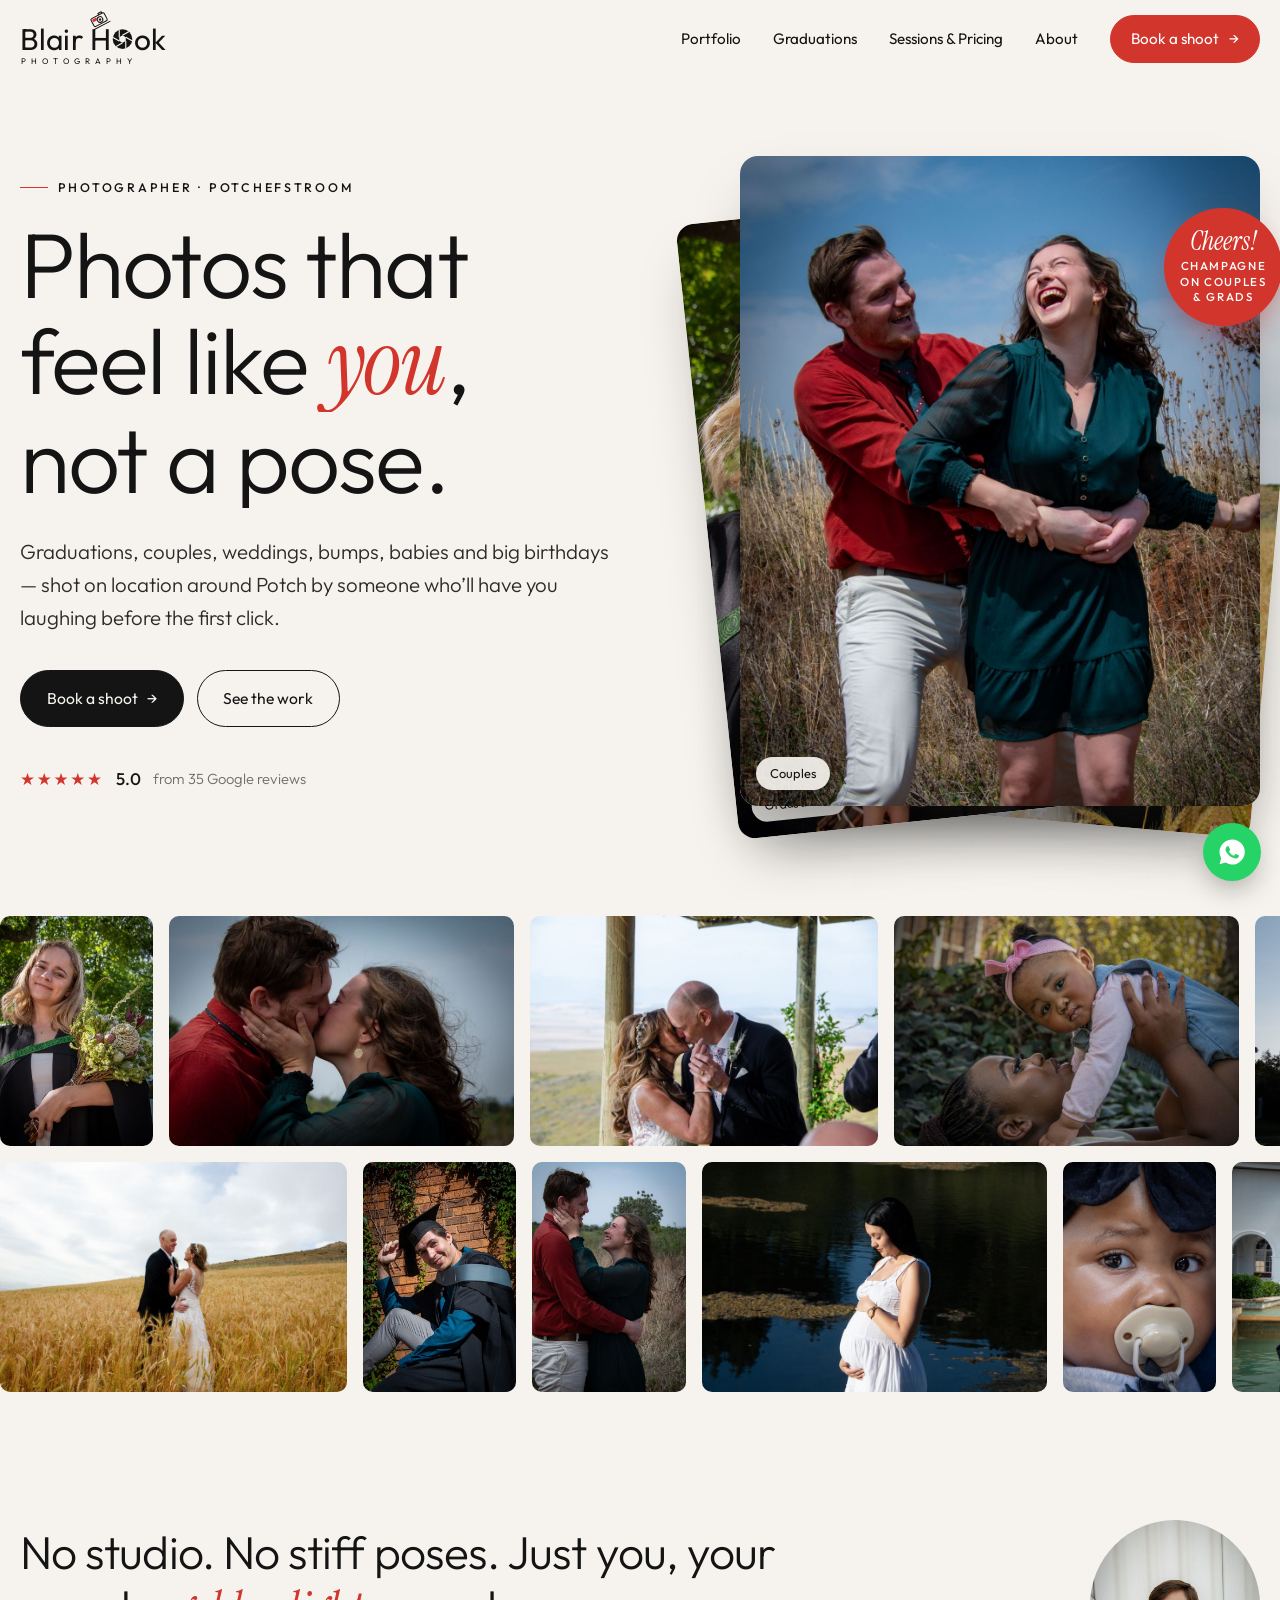
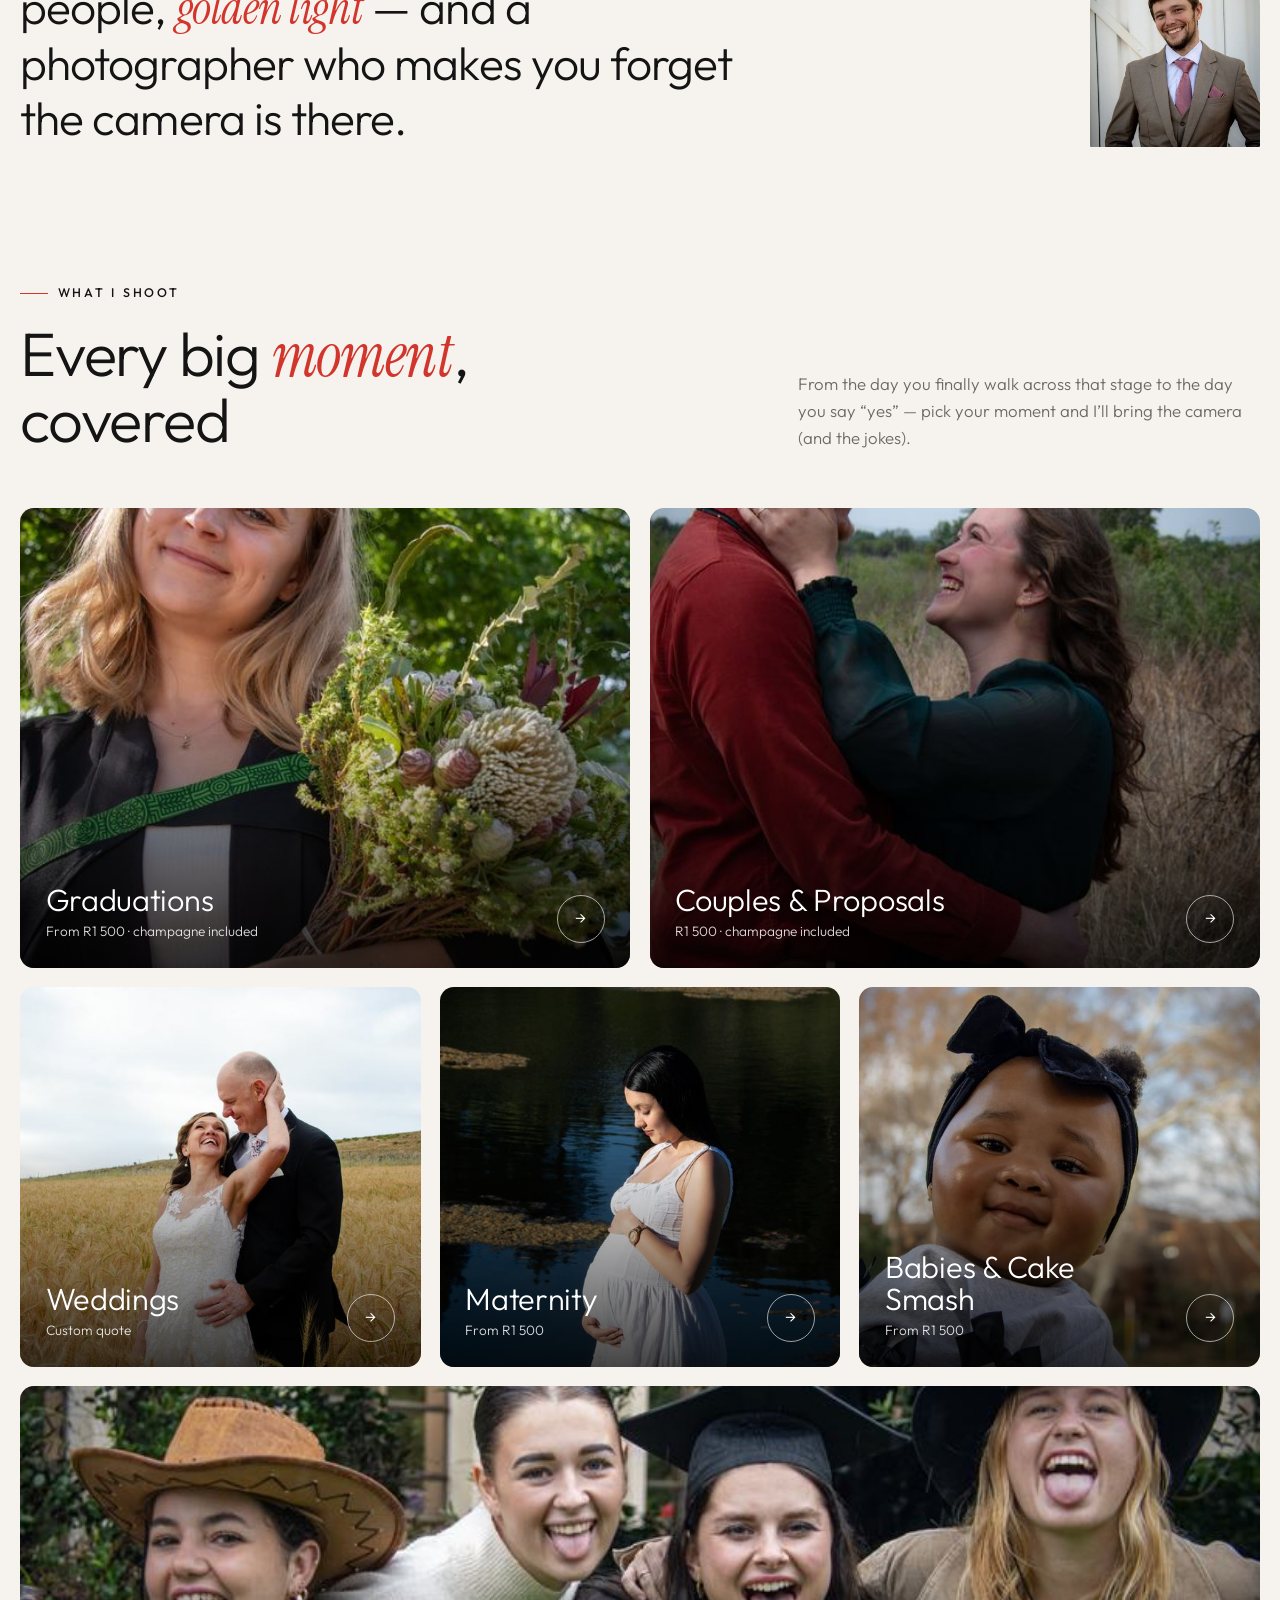
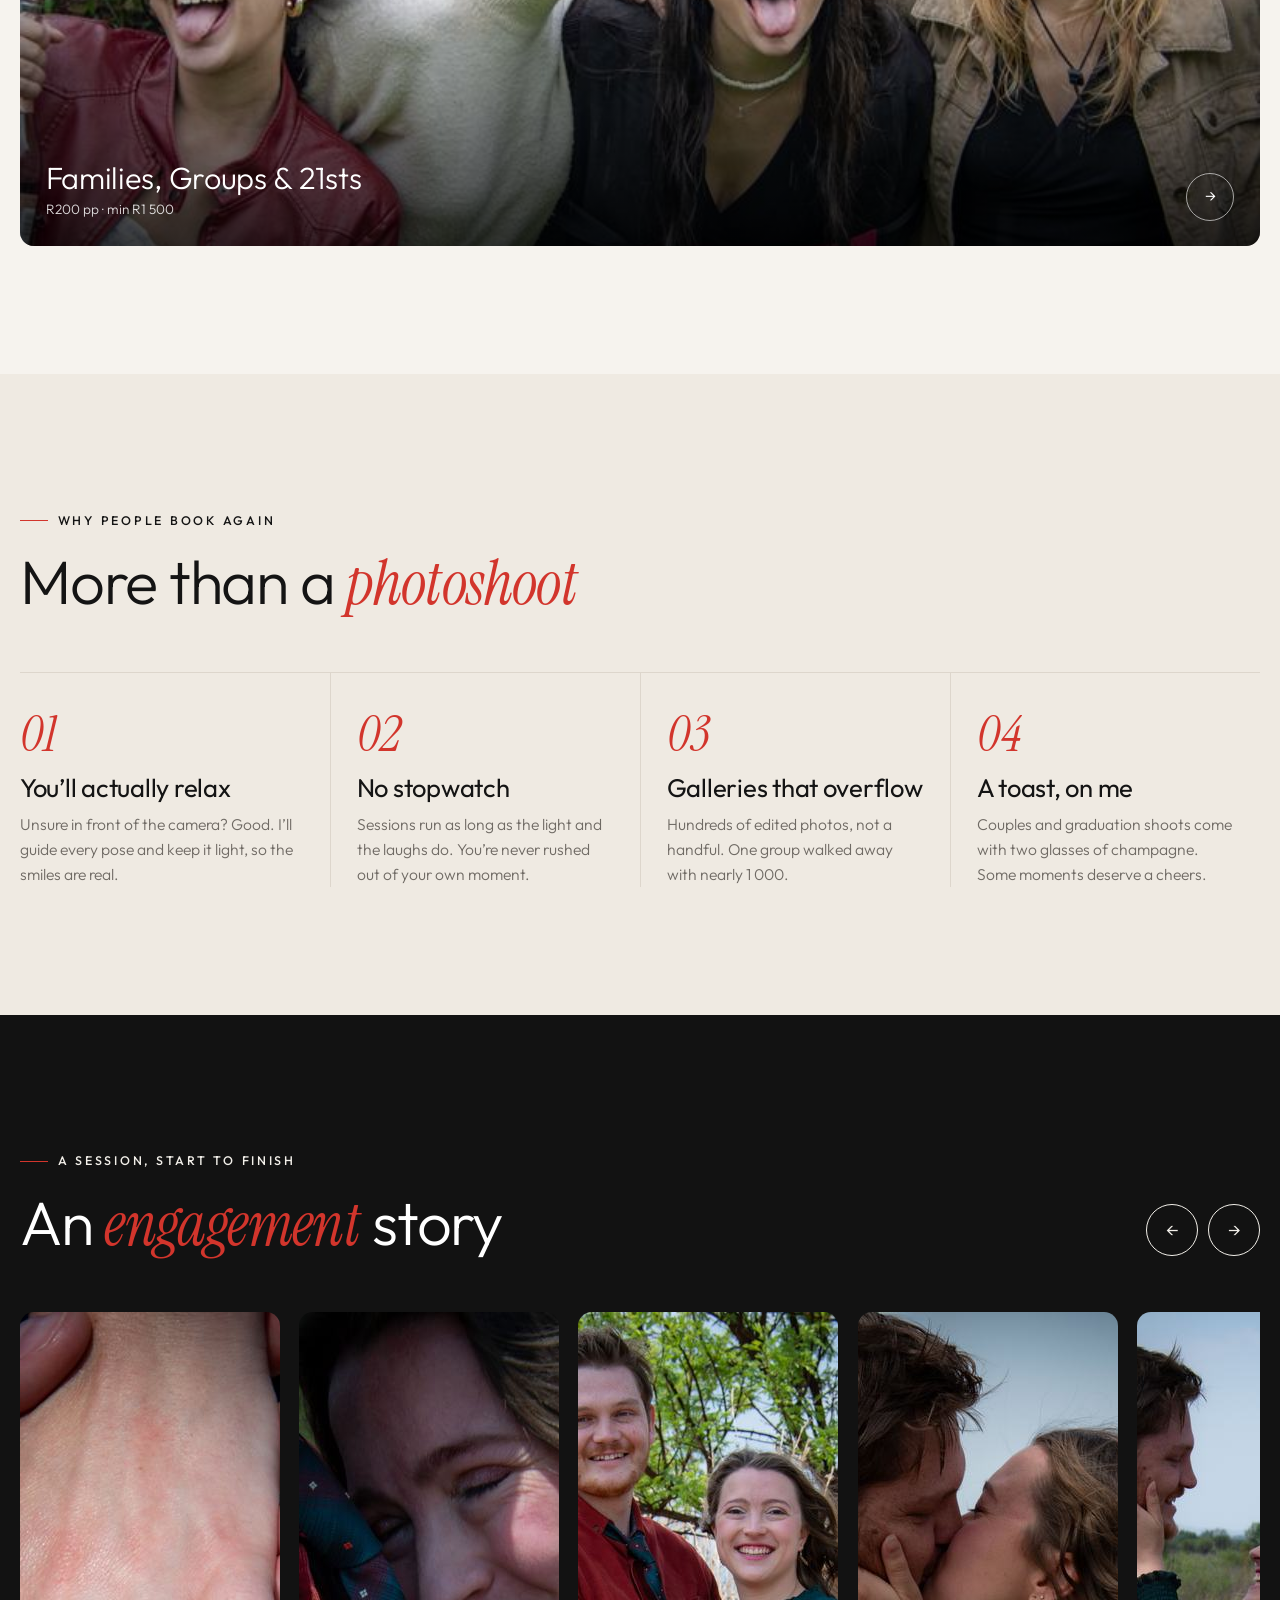
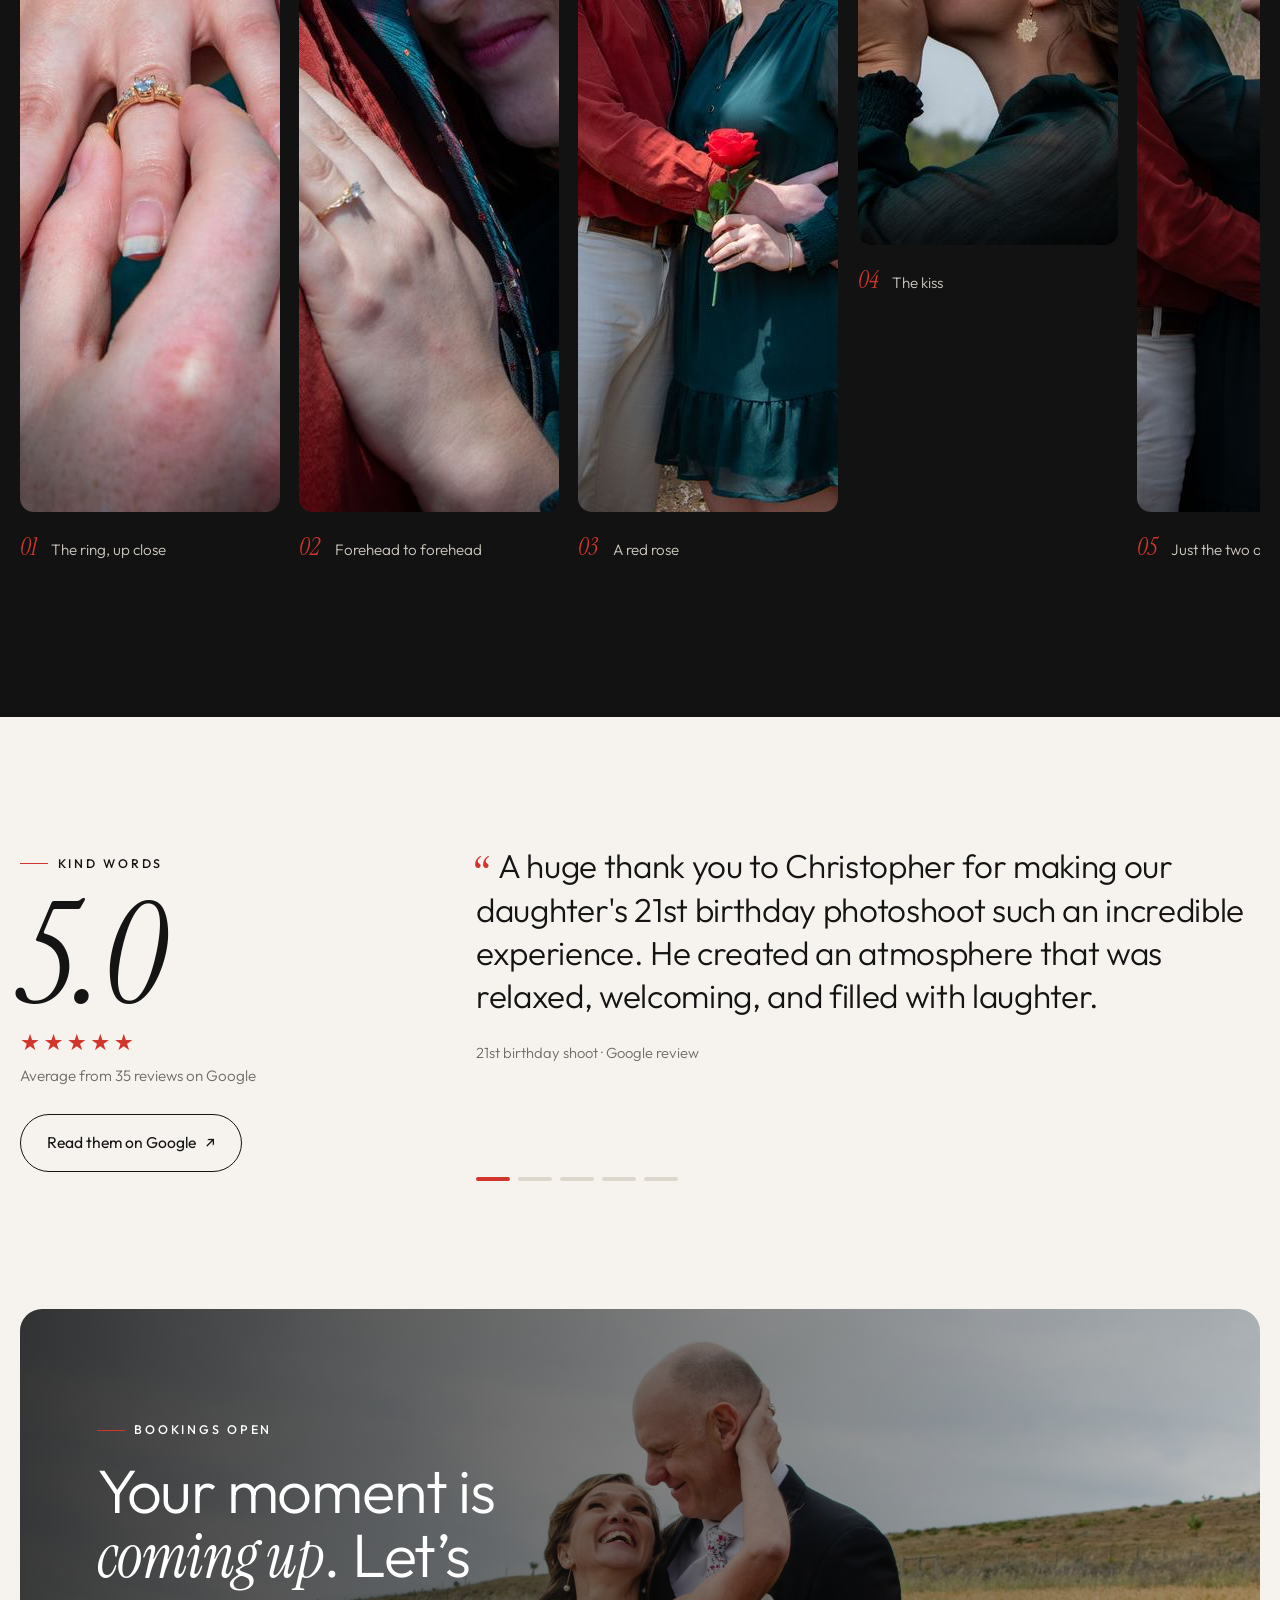
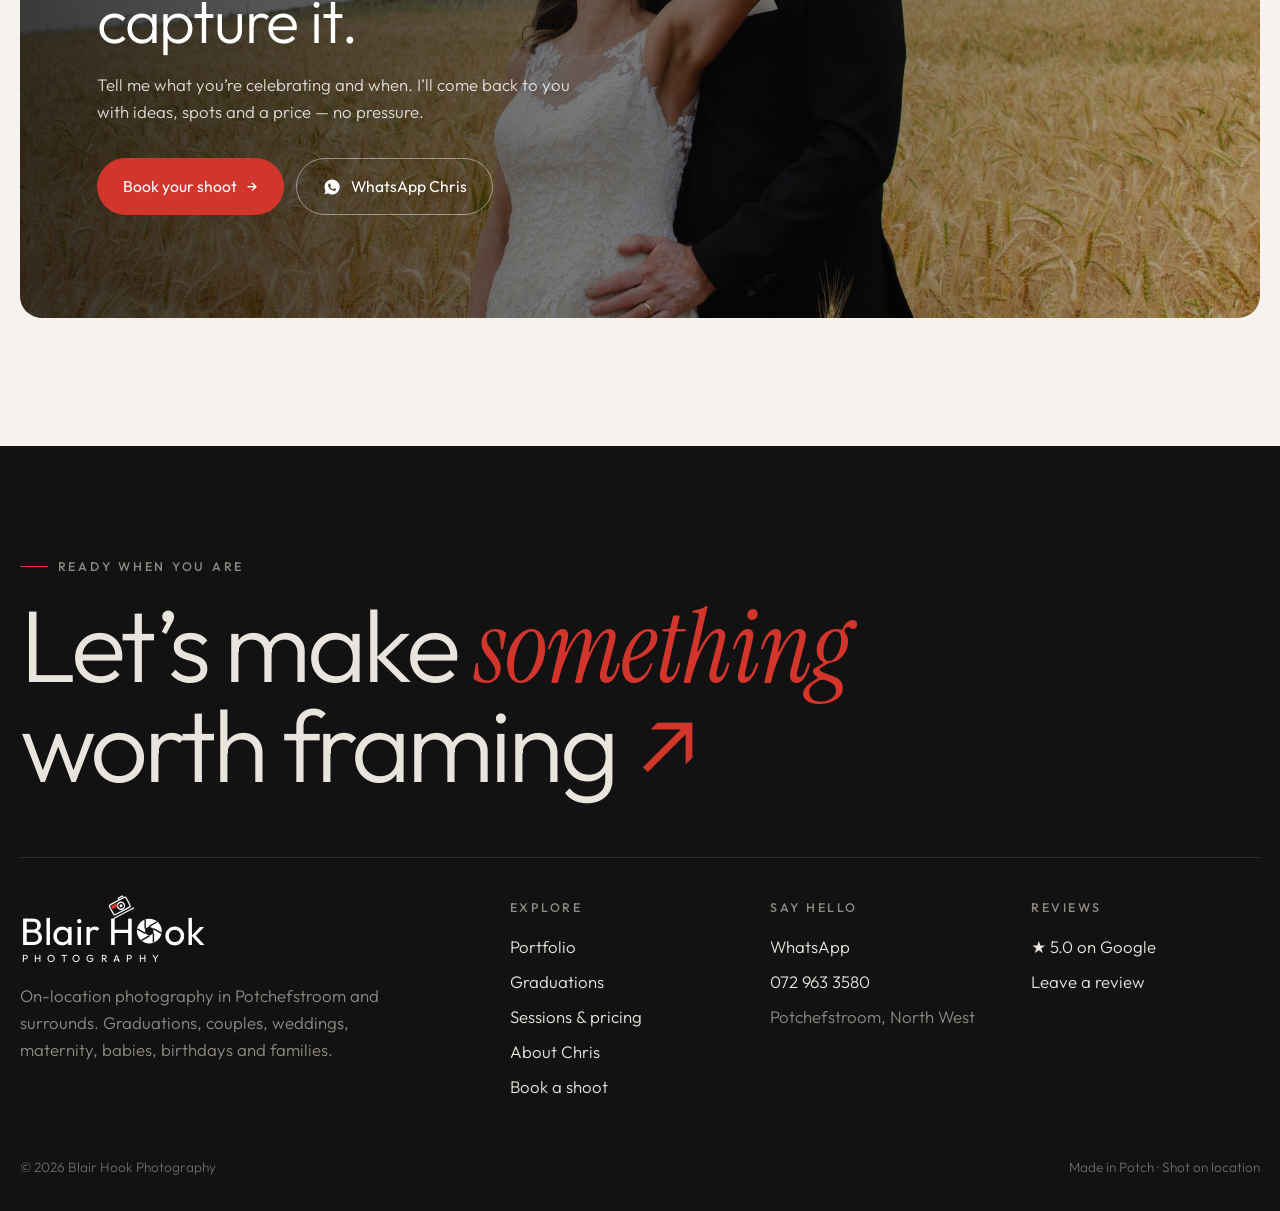
==== commit cf94a87a: "Remove 21st birthday photos and the graduation photo of Chris Co-Authored-By: Claude Opus 5.5 <norep" ====
--- a/index.html
+++ b/index.html
@@ -50,15 +50,15 @@
       <a class="rating" href="https://www.google.com/maps/place/?q=place_id:ChIJqy-7x0xRzB0RvMxs7FZDK-I" target="_blank" rel="noopener"><span class="stars">★★★★★</span><strong>5.0</strong><span>from 35 Google reviews</span></a>
     </div>
     <div class="stack" role="img" aria-label="A rotating selection of Blair Hook Photography sessions" title="Tap to shuffle">
-      <figure><img src="img/couples-01.jpg" alt="" width="1200" height="1800"><figcaption>Couples</figcaption></figure><figure><img src="img/graduations-01.jpg" alt="" width="1800" height="1200"><figcaption>Graduations</figcaption></figure><figure><img src="img/weddings-01.jpg" alt="" width="1800" height="1192"><figcaption>Weddings</figcaption></figure><figure><img src="img/maternity-01.jpg" alt="" loading=lazy width="1800" height="1200"><figcaption>Maternity</figcaption></figure><figure><img src="img/babies-01.jpg" alt="" loading=lazy width="1800" height="1289"><figcaption>Cake smash</figcaption></figure><figure><img src="img/birthdays-02.jpg" alt="" loading=lazy width="1800" height="1728"><figcaption>21st birthday</figcaption></figure>
+      <figure><img src="img/couples-01.jpg" alt="" width="1200" height="1800"><figcaption>Couples</figcaption></figure><figure><img src="img/graduations-02.jpg" alt="" width="1200" height="1800"><figcaption>Graduations</figcaption></figure><figure><img src="img/weddings-01.jpg" alt="" width="1800" height="1192"><figcaption>Weddings</figcaption></figure><figure><img src="img/maternity-01.jpg" alt="" loading=lazy width="1800" height="1200"><figcaption>Maternity</figcaption></figure><figure><img src="img/babies-01.jpg" alt="" loading=lazy width="1800" height="1289"><figcaption>Cake smash</figcaption></figure>
       <div class="stamp"><span><em>Cheers!</em>Champagne<br>on couples<br>&amp; grads</span></div>
     </div>
   </div>
 </section>
 
 <div class="strip" aria-hidden="true">
-  <div class="strip-row"><img src="img/graduations-02-sm.jpg" alt="" loading=lazy width="533" height="800"><img src="img/couples-03-sm.jpg" alt="" loading=lazy width="800" height="533"><img src="img/weddings-02-sm.jpg" alt="" loading=lazy width="800" height="530"><img src="img/babies-02-sm.jpg" alt="" loading=lazy width="800" height="533"><img src="img/maternity-03-sm.jpg" alt="" loading=lazy width="800" height="533"><img src="img/birthdays-01-sm.jpg" alt="" loading=lazy width="530" height="800"><img src="img/graduations-07-sm.jpg" alt="" loading=lazy width="504" height="800"><img src="img/couples-09-sm.jpg" alt="" loading=lazy width="533" height="800"><img src="img/graduations-02-sm.jpg" alt="" loading=lazy width="533" height="800"><img src="img/couples-03-sm.jpg" alt="" loading=lazy width="800" height="533"><img src="img/weddings-02-sm.jpg" alt="" loading=lazy width="800" height="530"><img src="img/babies-02-sm.jpg" alt="" loading=lazy width="800" height="533"><img src="img/maternity-03-sm.jpg" alt="" loading=lazy width="800" height="533"><img src="img/birthdays-01-sm.jpg" alt="" loading=lazy width="530" height="800"><img src="img/graduations-07-sm.jpg" alt="" loading=lazy width="504" height="800"><img src="img/couples-09-sm.jpg" alt="" loading=lazy width="533" height="800"></div>
-  <div class="strip-row rev"><img src="img/weddings-04-sm.jpg" alt="" loading=lazy width="800" height="530"><img src="img/graduations-08-sm.jpg" alt="" loading=lazy width="533" height="800"><img src="img/couples-06-sm.jpg" alt="" loading=lazy width="533" height="800"><img src="img/maternity-02-sm.jpg" alt="" loading=lazy width="800" height="533"><img src="img/babies-03-sm.jpg" alt="" loading=lazy width="533" height="800"><img src="img/graduations-11-sm.jpg" alt="" loading=lazy width="800" height="533"><img src="img/birthdays-04-sm.jpg" alt="" loading=lazy width="530" height="800"><img src="img/couples-13-sm.jpg" alt="" loading=lazy width="800" height="533"><img src="img/weddings-04-sm.jpg" alt="" loading=lazy width="800" height="530"><img src="img/graduations-08-sm.jpg" alt="" loading=lazy width="533" height="800"><img src="img/couples-06-sm.jpg" alt="" loading=lazy width="533" height="800"><img src="img/maternity-02-sm.jpg" alt="" loading=lazy width="800" height="533"><img src="img/babies-03-sm.jpg" alt="" loading=lazy width="533" height="800"><img src="img/graduations-11-sm.jpg" alt="" loading=lazy width="800" height="533"><img src="img/birthdays-04-sm.jpg" alt="" loading=lazy width="530" height="800"><img src="img/couples-13-sm.jpg" alt="" loading=lazy width="800" height="533"></div>
+  <div class="strip-row"><img src="img/graduations-02-sm.jpg" alt="" loading=lazy width="533" height="800"><img src="img/couples-03-sm.jpg" alt="" loading=lazy width="800" height="533"><img src="img/weddings-02-sm.jpg" alt="" loading=lazy width="800" height="530"><img src="img/babies-02-sm.jpg" alt="" loading=lazy width="800" height="533"><img src="img/maternity-03-sm.jpg" alt="" loading=lazy width="800" height="533"><img src="img/weddings-06-sm.jpg" alt="" loading=lazy width="800" height="530"><img src="img/graduations-07-sm.jpg" alt="" loading=lazy width="504" height="800"><img src="img/couples-09-sm.jpg" alt="" loading=lazy width="533" height="800"><img src="img/graduations-02-sm.jpg" alt="" loading=lazy width="533" height="800"><img src="img/couples-03-sm.jpg" alt="" loading=lazy width="800" height="533"><img src="img/weddings-02-sm.jpg" alt="" loading=lazy width="800" height="530"><img src="img/babies-02-sm.jpg" alt="" loading=lazy width="800" height="533"><img src="img/maternity-03-sm.jpg" alt="" loading=lazy width="800" height="533"><img src="img/weddings-06-sm.jpg" alt="" loading=lazy width="800" height="530"><img src="img/graduations-07-sm.jpg" alt="" loading=lazy width="504" height="800"><img src="img/couples-09-sm.jpg" alt="" loading=lazy width="533" height="800"></div>
+  <div class="strip-row rev"><img src="img/weddings-04-sm.jpg" alt="" loading=lazy width="800" height="530"><img src="img/graduations-08-sm.jpg" alt="" loading=lazy width="533" height="800"><img src="img/couples-06-sm.jpg" alt="" loading=lazy width="533" height="800"><img src="img/maternity-02-sm.jpg" alt="" loading=lazy width="800" height="533"><img src="img/babies-03-sm.jpg" alt="" loading=lazy width="533" height="800"><img src="img/graduations-11-sm.jpg" alt="" loading=lazy width="800" height="533"><img src="img/graduations-12-sm.jpg" alt="" loading=lazy width="533" height="800"><img src="img/couples-13-sm.jpg" alt="" loading=lazy width="800" height="533"><img src="img/weddings-04-sm.jpg" alt="" loading=lazy width="800" height="530"><img src="img/graduations-08-sm.jpg" alt="" loading=lazy width="533" height="800"><img src="img/couples-06-sm.jpg" alt="" loading=lazy width="533" height="800"><img src="img/maternity-02-sm.jpg" alt="" loading=lazy width="800" height="533"><img src="img/babies-03-sm.jpg" alt="" loading=lazy width="533" height="800"><img src="img/graduations-11-sm.jpg" alt="" loading=lazy width="800" height="533"><img src="img/graduations-12-sm.jpg" alt="" loading=lazy width="533" height="800"><img src="img/couples-13-sm.jpg" alt="" loading=lazy width="800" height="533"></div>
 </div>
 
 <section class="section">
@@ -75,7 +75,7 @@
       <p class="rv">From the day you finally walk across that stage to the day you say “yes” — pick your moment and I’ll bring the camera (and the jokes).</p>
     </div>
     <div class="services">
-      <a class="svc rv wide" href="graduations.html"><img src="img/graduations-01-sm.jpg" alt="" loading=lazy width="800" height="533"><div class="svc-body"><div><h3>Graduations</h3><span class="price">From R1 500 · champagne included</span></div><span class="go">→</span></div></a><a class="svc rv wide" href="portfolio.html#couples"><img src="img/couples-06-sm.jpg" alt="" loading=lazy width="533" height="800"><div class="svc-body"><div><h3>Couples &amp; Proposals</h3><span class="price">R1 500 · champagne included</span></div><span class="go">→</span></div></a><a class="svc rv " href="portfolio.html#weddings"><img src="img/weddings-01-sm.jpg" alt="" loading=lazy width="800" height="530"><div class="svc-body"><div><h3>Weddings</h3><span class="price">Custom quote</span></div><span class="go">→</span></div></a><a class="svc rv " href="portfolio.html#maternity"><img src="img/maternity-02-sm.jpg" alt="" loading=lazy width="800" height="533"><div class="svc-body"><div><h3>Maternity</h3><span class="price">From R1 500</span></div><span class="go">→</span></div></a><a class="svc rv " href="portfolio.html#babies"><img src="img/babies-01-sm.jpg" alt="" loading=lazy width="800" height="573"><div class="svc-body"><div><h3>Babies &amp; Cake Smash</h3><span class="price">From R1 500</span></div><span class="go">→</span></div></a><a class="svc rv wide" href="portfolio.html#birthdays"><img src="img/birthdays-02-sm.jpg" alt="" loading=lazy width="800" height="768"><div class="svc-body"><div><h3>21sts &amp; Birthdays</h3><span class="price">From R1 500</span></div><span class="go">→</span></div></a><a class="svc rv wide" href="pricing.html#groups"><img src="img/graduations-04-sm.jpg" alt="" loading=lazy width="800" height="544"><div class="svc-body"><div><h3>Families &amp; Groups</h3><span class="price">R200 pp · min R1 500</span></div><span class="go">→</span></div></a>
+      <a class="svc rv wide" href="graduations.html"><img src="img/graduations-02-sm.jpg" alt="" loading=lazy width="533" height="800"><div class="svc-body"><div><h3>Graduations</h3><span class="price">From R1 500 · champagne included</span></div><span class="go">→</span></div></a><a class="svc rv wide" href="portfolio.html#couples"><img src="img/couples-06-sm.jpg" alt="" loading=lazy width="533" height="800"><div class="svc-body"><div><h3>Couples &amp; Proposals</h3><span class="price">R1 500 · champagne included</span></div><span class="go">→</span></div></a><a class="svc rv " href="portfolio.html#weddings"><img src="img/weddings-01-sm.jpg" alt="" loading=lazy width="800" height="530"><div class="svc-body"><div><h3>Weddings</h3><span class="price">Custom quote</span></div><span class="go">→</span></div></a><a class="svc rv " href="portfolio.html#maternity"><img src="img/maternity-02-sm.jpg" alt="" loading=lazy width="800" height="533"><div class="svc-body"><div><h3>Maternity</h3><span class="price">From R1 500</span></div><span class="go">→</span></div></a><a class="svc rv " href="portfolio.html#babies"><img src="img/babies-01-sm.jpg" alt="" loading=lazy width="800" height="573"><div class="svc-body"><div><h3>Babies &amp; Cake Smash</h3><span class="price">From R1 500</span></div><span class="go">→</span></div></a><a class="svc rv full" href="pricing.html#groups"><img src="img/graduations-04-sm.jpg" alt="" loading=lazy width="800" height="544"><div class="svc-body"><div><h3>Families, Groups &amp; 21sts</h3><span class="price">R200 pp · min R1 500</span></div><span class="go">→</span></div></a>
     </div>
   </div>
 </section>
--- a/css/style.css
+++ b/css/style.css
@@ -474,3 +474,4 @@
 .on-dark .site-header:not(.solid) .wm .ap-lines { stroke: #3a3a3a; }
 .footer .wm { font-size: 38px; }
 @media (max-width: 620px) { .wm { font-size: 25px; } }
+.svc.full { grid-column: span 12; min-height: 460px; }
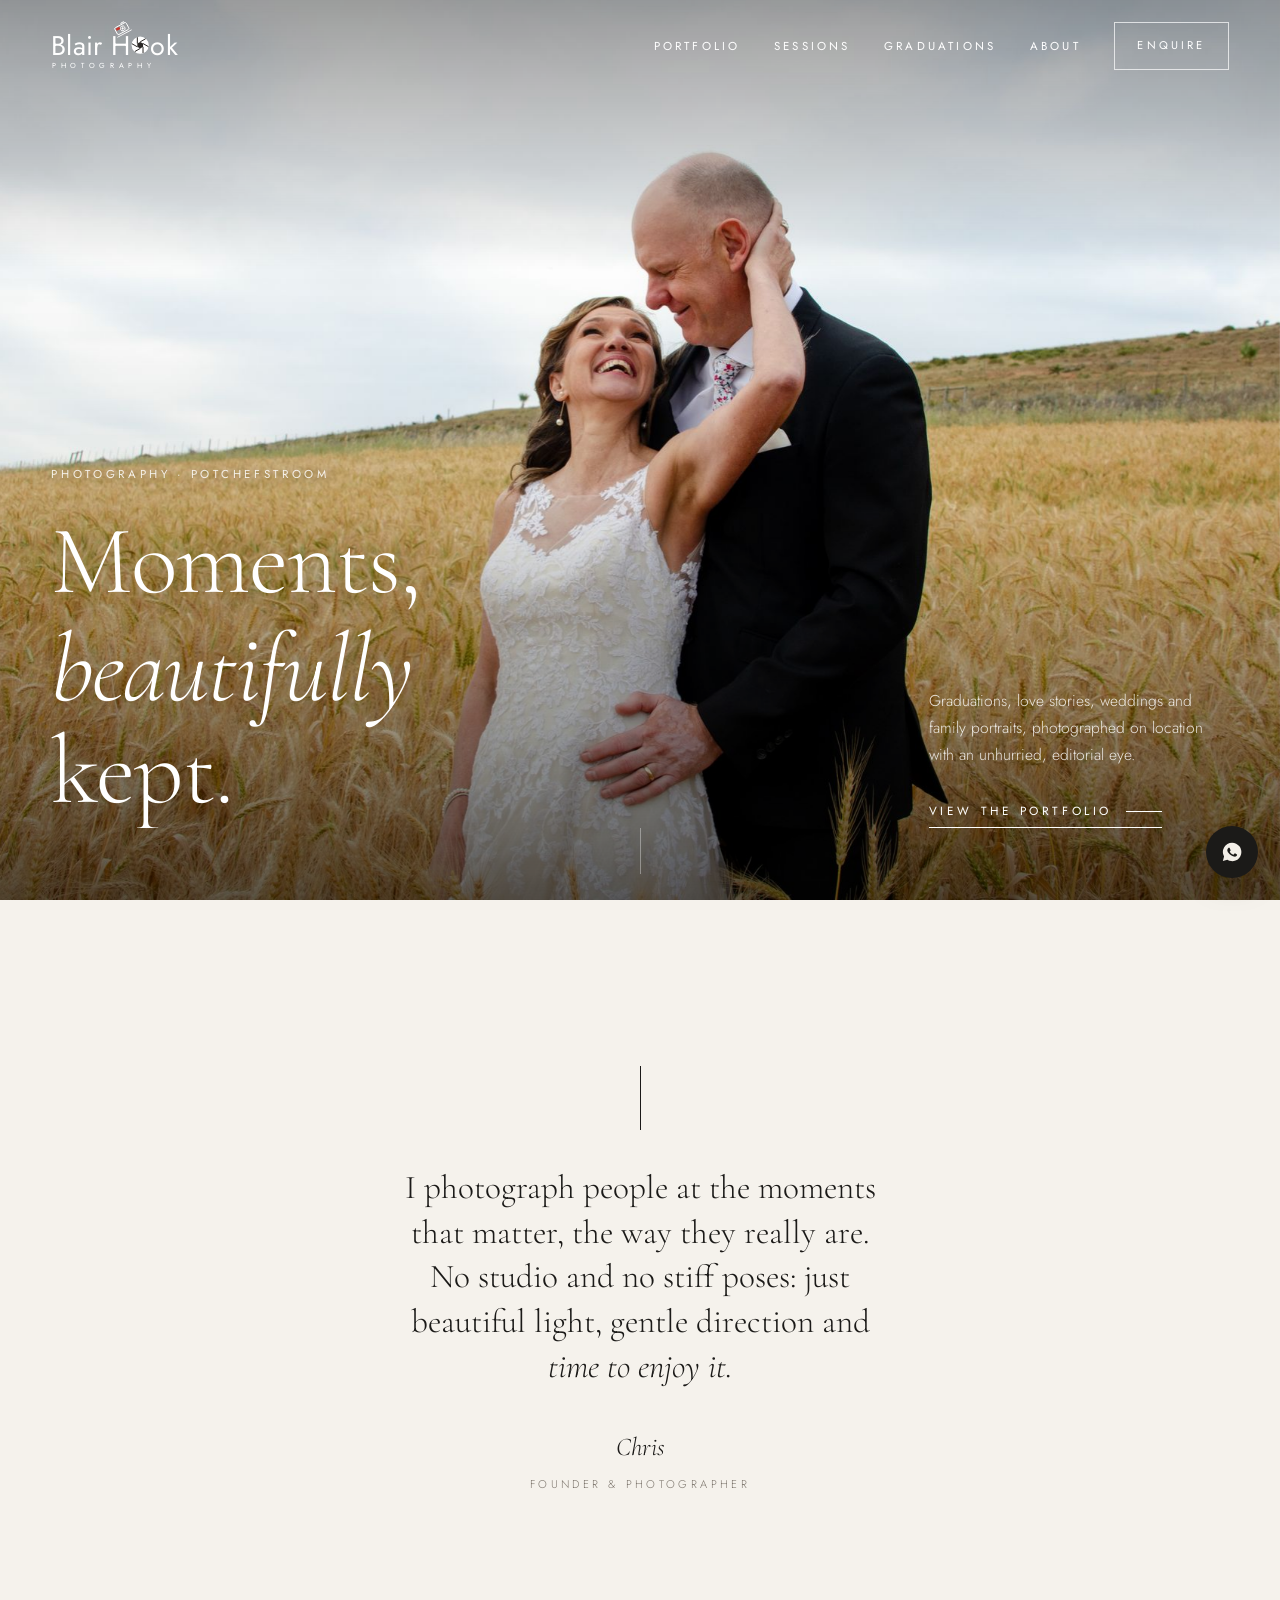
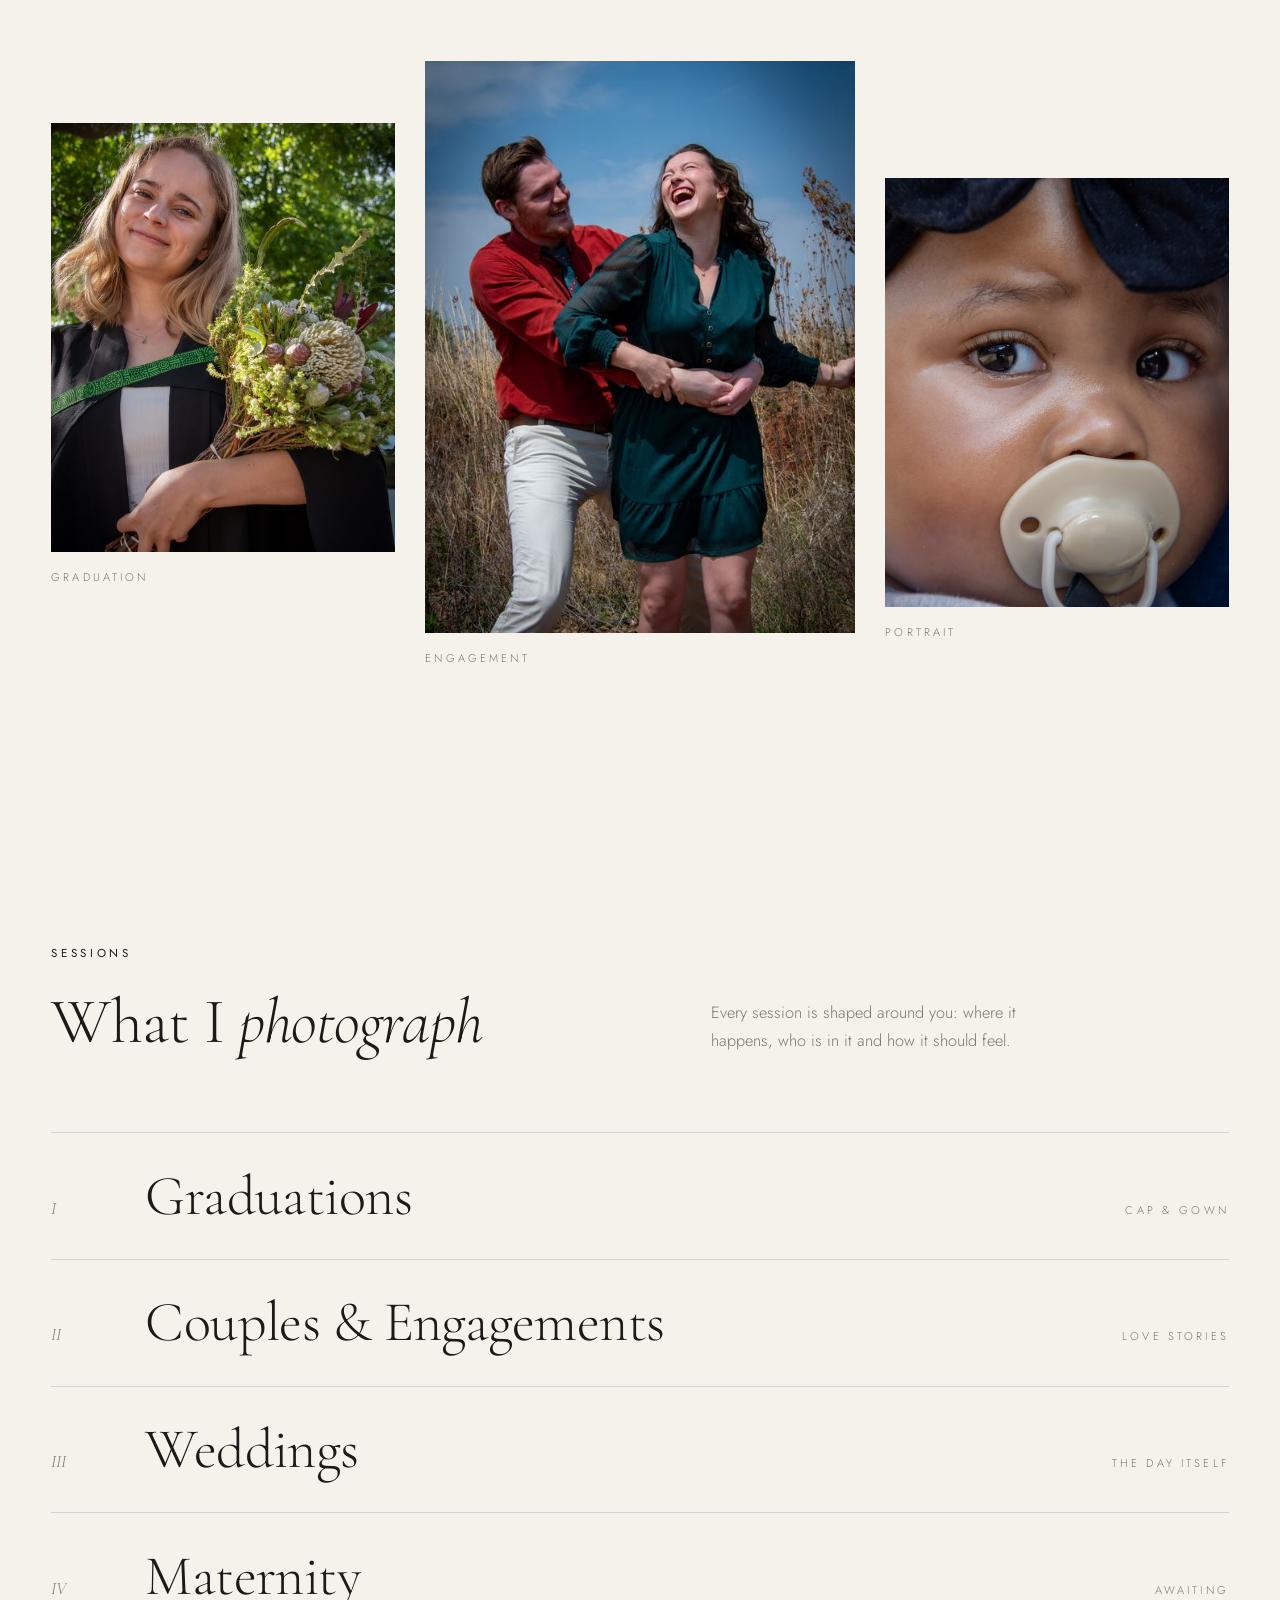
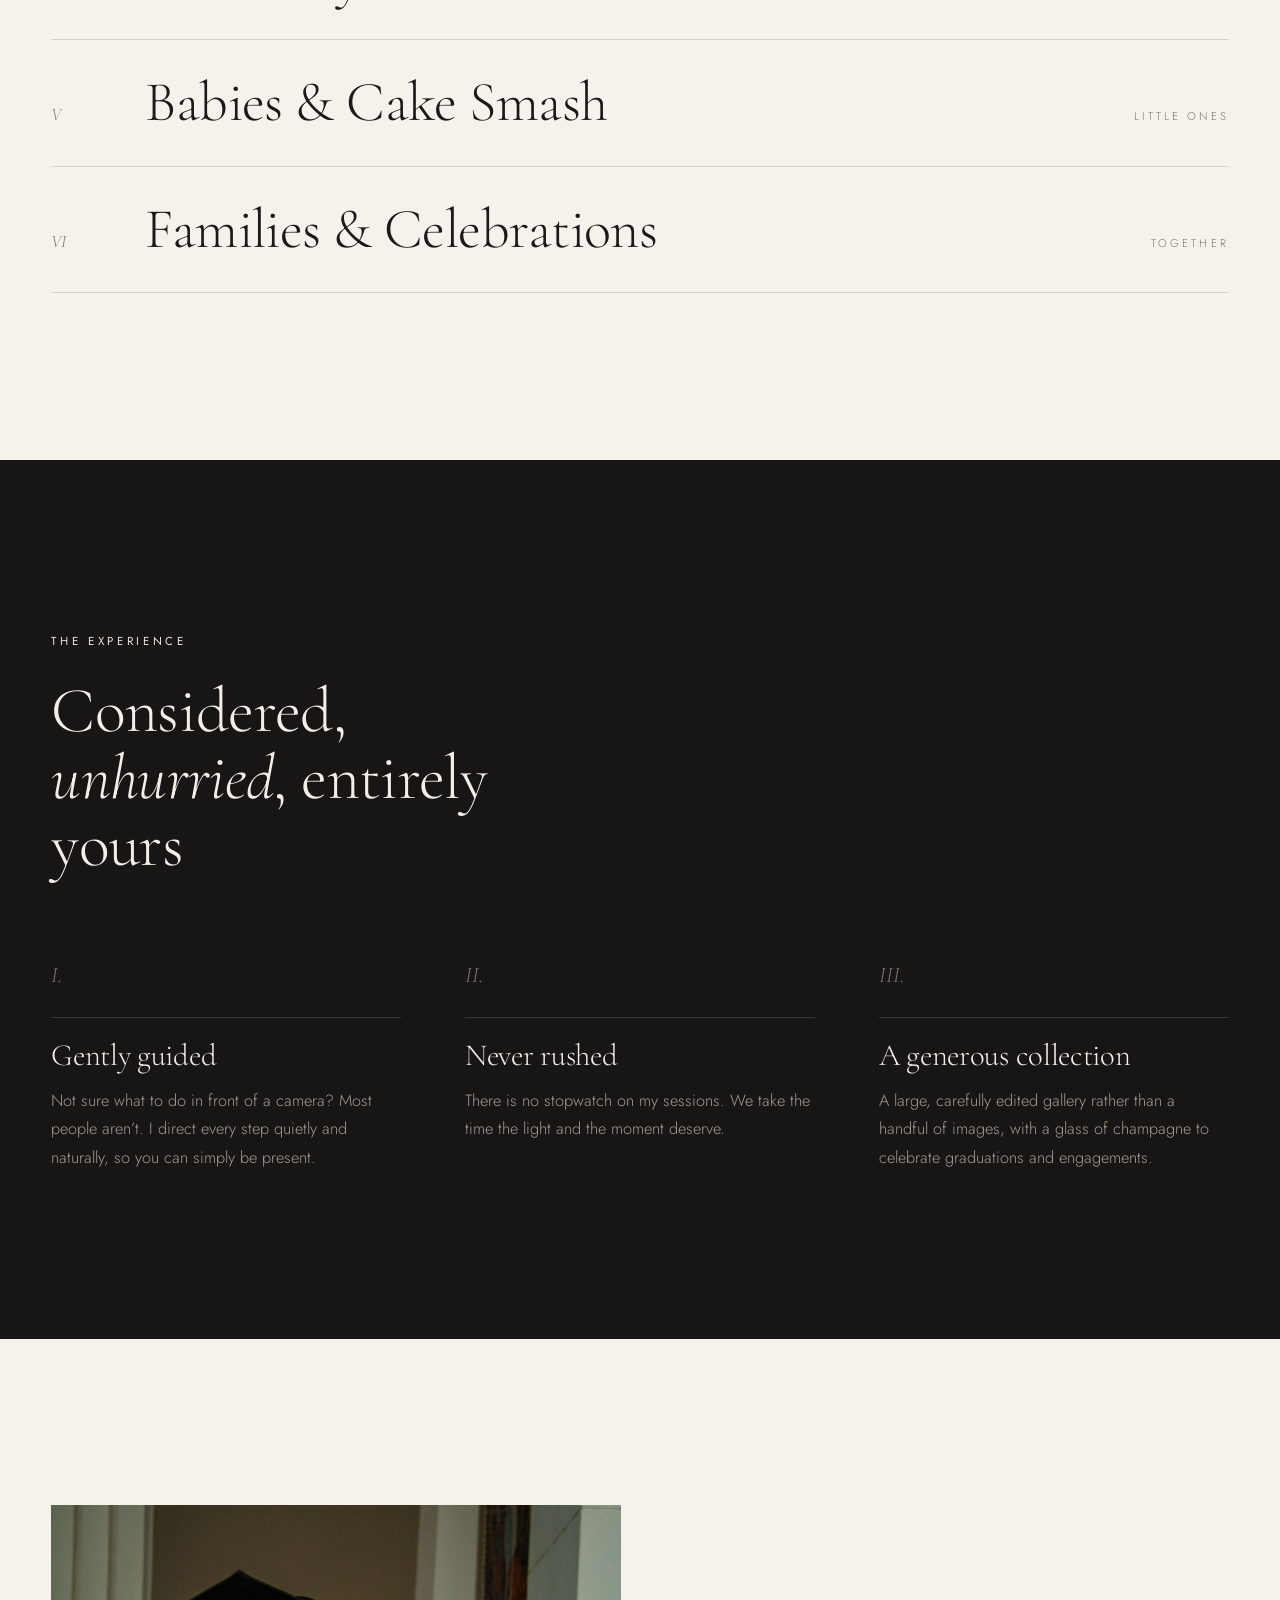
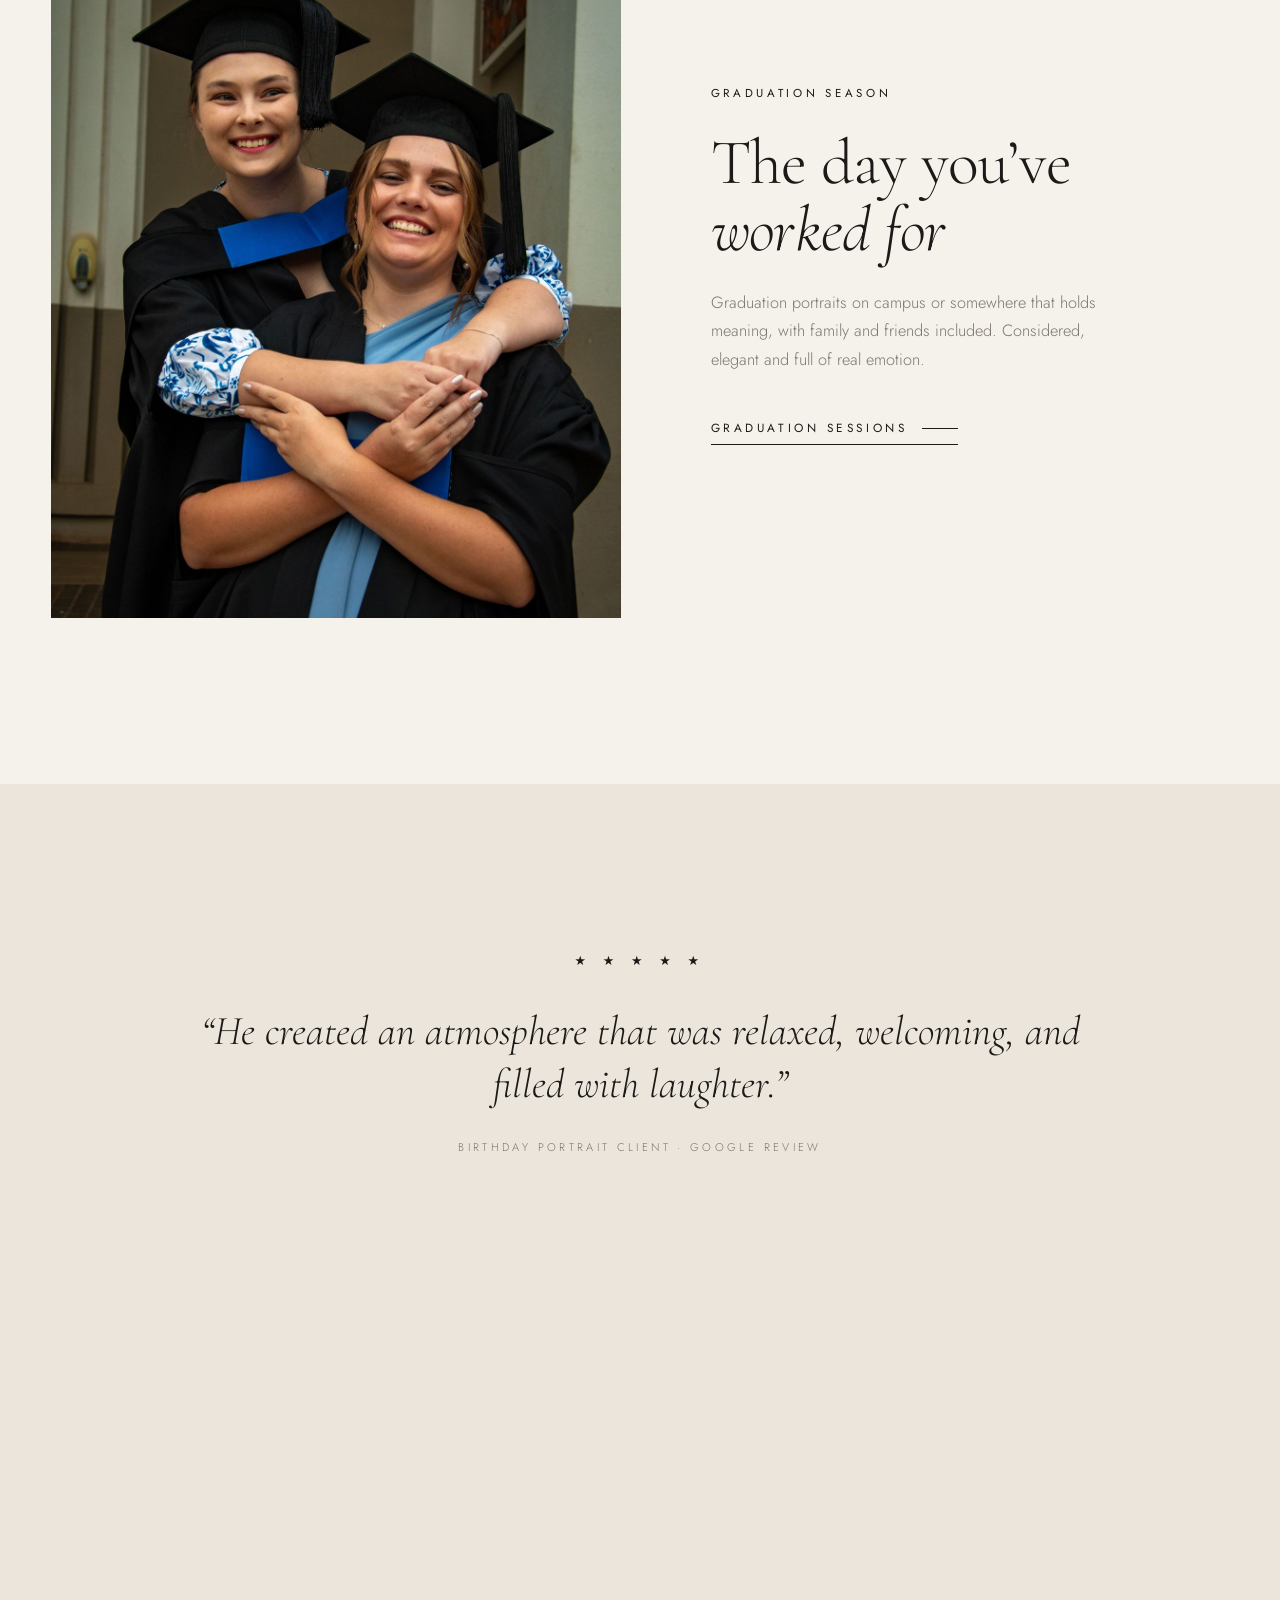
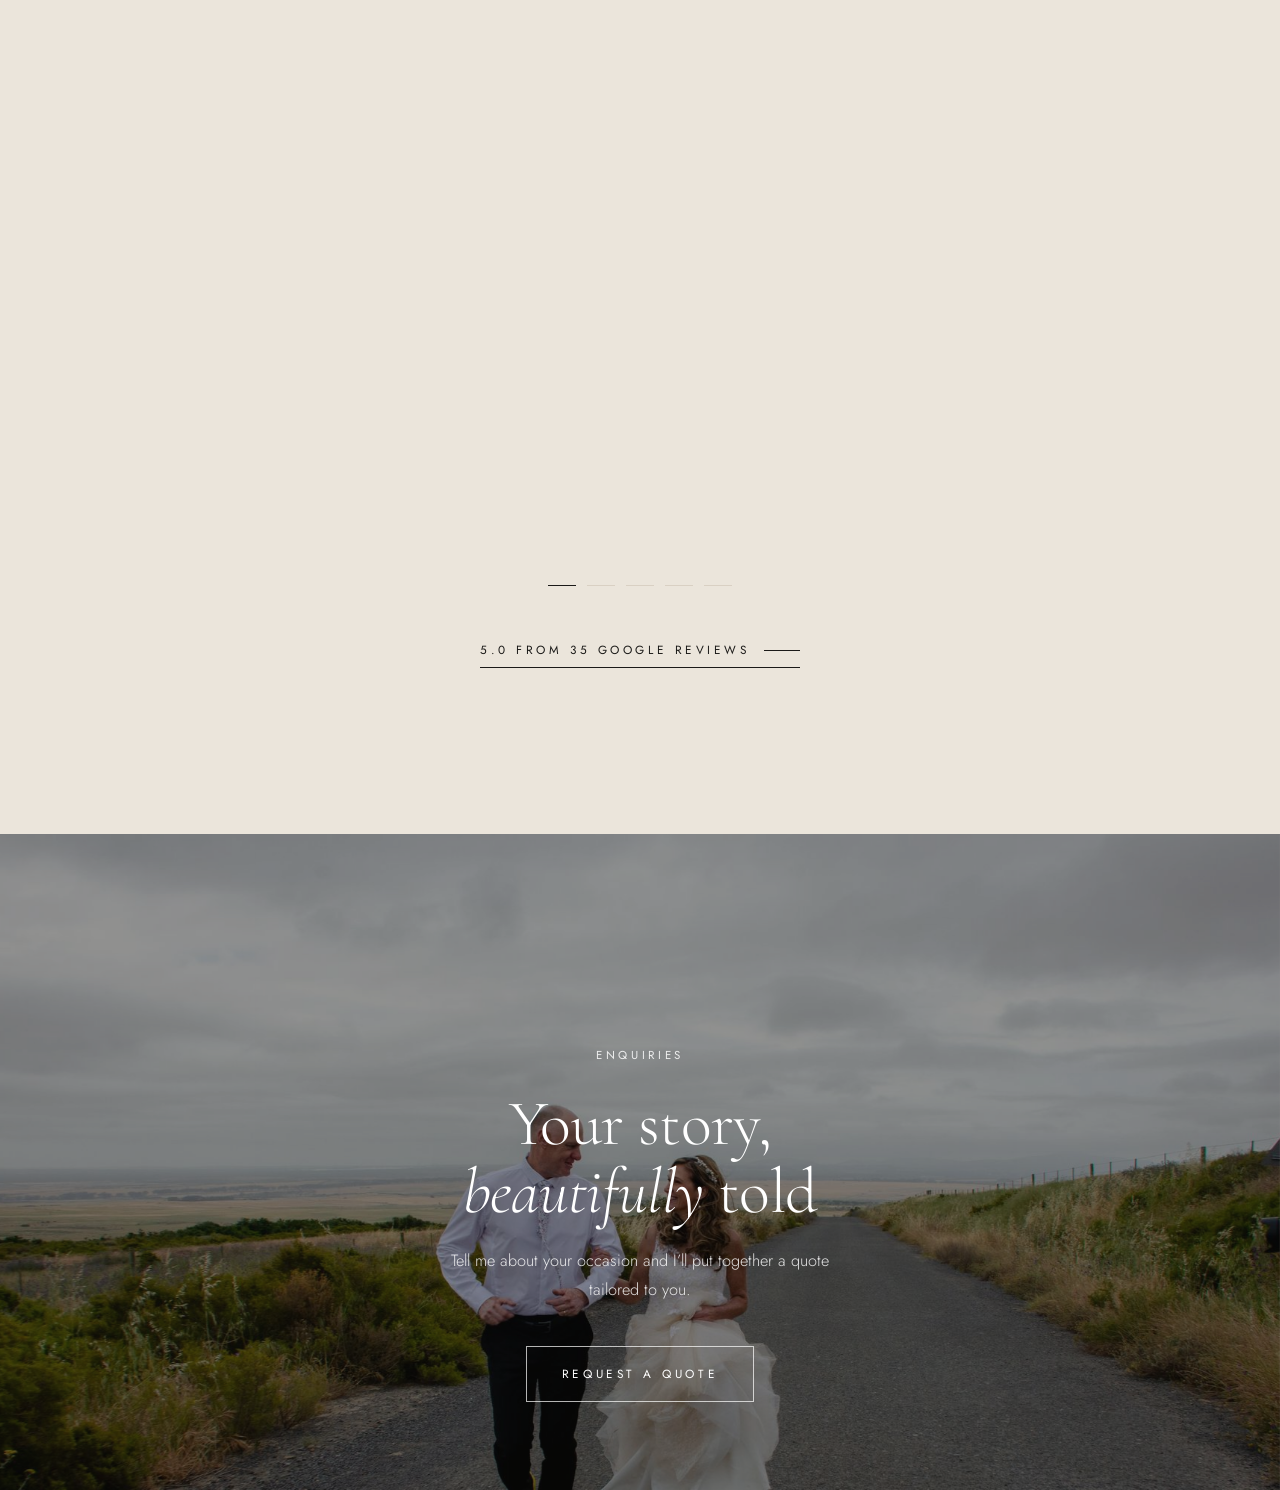
==== commit 1bb7ca34: "Refined redesign: quote requests instead of pricing - New ivory/charcoal palette, Cormorant Garamond" ====
--- a/index.html
+++ b/index.html
@@ -3,158 +3,137 @@
 <head>
 <meta charset="utf-8">
 <meta name="viewport" content="width=device-width, initial-scale=1">
-<title>Blair Hook Photography | Photographer in Potchefstroom</title>
-<meta name="description" content="Relaxed, on-location photography in Potchefstroom: graduations, couples, weddings, maternity, cake smash and 21st birthday shoots. Rated 5.0 on Google.">
+<title>Blair Hook Photography · Potchefstroom Photographer</title>
+<meta name="description" content="Elegant, on-location photography in Potchefstroom: graduations, engagements, weddings, maternity, babies and family portraits. Rated 5.0 on Google.">
 <link rel="canonical" href="https://blair-hook-photography.vercel.app/">
-<meta name="theme-color" content="#f6f3ee">
+<meta name="theme-color" content="#f5f2ec">
 <link rel="icon" href="img/favicon.svg" type="image/svg+xml">
 <link rel="icon" href="img/favicon-32.png" sizes="32x32" type="image/png">
 <link rel="apple-touch-icon" href="img/apple-touch-icon.png">
 <meta property="og:type" content="website">
 <meta property="og:site_name" content="Blair Hook Photography">
-<meta property="og:title" content="Blair Hook Photography | Photographer in Potchefstroom">
-<meta property="og:description" content="Relaxed, on-location photography in Potchefstroom: graduations, couples, weddings, maternity, cake smash and 21st birthday shoots. Rated 5.0 on Google.">
+<meta property="og:title" content="Blair Hook Photography · Potchefstroom Photographer">
+<meta property="og:description" content="Elegant, on-location photography in Potchefstroom: graduations, engagements, weddings, maternity, babies and family portraits. Rated 5.0 on Google.">
 <meta property="og:image" content="https://blair-hook-photography.vercel.app/img/og.jpg">
 <meta property="og:url" content="https://blair-hook-photography.vercel.app/">
 <meta name="twitter:card" content="summary_large_image">
 <link rel="preconnect" href="https://fonts.googleapis.com">
 <link rel="preconnect" href="https://fonts.gstatic.com" crossorigin>
-<link href="https://fonts.googleapis.com/css2?family=Instrument+Serif:ital@0;1&family=Outfit:wght@300;400;500&display=swap" rel="stylesheet">
+<link href="https://fonts.googleapis.com/css2?family=Cormorant+Garamond:ital,wght@0,300;0,400;1,300;1,400&family=Jost:wght@300;400&display=swap" rel="stylesheet">
 <link rel="stylesheet" href="css/style.css">
 <script type="application/ld+json">{"@context":"https://schema.org","@type":"LocalBusiness","name":"Blair Hook Photography","image":"https://blair-hook-photography.vercel.app/img/og.jpg","telephone":"+27729633580","url":"https://blair-hook-photography.vercel.app/","address":{"@type":"PostalAddress","addressLocality":"Potchefstroom","addressRegion":"North West","addressCountry":"ZA"},"areaServed":"Potchefstroom","sameAs":["https://www.google.com/maps/place/?q=place_id:ChIJqy-7x0xRzB0RvMxs7FZDK-I"]}</script>
 </head>
-<body class="">
+<body class="on-dark">
 <a class="skip" href="#main">Skip to content</a>
 <header class="site-header">
   <div class="wrap">
-    <a href="index.html" class="logo" aria-label="Blair Hook Photography home"><span class="wm"><svg class="cam" viewBox="0 0 44 34" aria-hidden="true"><g fill="none" stroke="currentColor" stroke-width="2.2" stroke-linejoin="round"><rect x="5" y="9" width="32" height="19" rx="3"/><path d="M25 9V5.5h8V9"/><circle cx="23" cy="19" r="6"/></g><rect x="7.5" y="11.5" width="10" height="6" fill="#d2352c"/><circle cx="23" cy="19" r="2.6" fill="currentColor"/><path d="M1 32.5h40" stroke="currentColor" stroke-width="2"/></svg><span class="word">Blair H<svg class="ap" viewBox="-12 -12 24 24" aria-hidden="true"><circle r="11.2" fill="currentColor"/><polygon points="0.00,-4.30 3.72,-2.15 3.72,2.15 0.00,4.30 -3.72,2.15 -3.72,-2.15" fill="var(--paper,#fff)" class="ap-hole"/><g stroke="var(--paper,#fff)" stroke-width="1.3" class="ap-lines"><line x1="0.00" y1="-4.30" x2="7.10" y2="-8.40"/><line x1="3.72" y1="-2.15" x2="10.83" y2="1.95"/><line x1="3.72" y1="2.15" x2="3.72" y2="10.35"/><line x1="0.00" y1="4.30" x2="-7.10" y2="8.40"/><line x1="-3.72" y1="2.15" x2="-10.83" y2="-1.95"/><line x1="-3.72" y1="-2.15" x2="-3.72" y2="-10.35"/></g></svg>ok</span><small>PHOTOGRAPHY</small></span></a>
+    <a href="index.html" class="logo" aria-label="Blair Hook Photography, home"><span class="wm"><svg class="cam" viewBox="0 0 44 34" aria-hidden="true"><g fill="none" stroke="currentColor" stroke-width="2.2" stroke-linejoin="round"><rect x="5" y="9" width="32" height="19" rx="3"/><path d="M25 9V5.5h8V9"/><circle cx="23" cy="19" r="6"/></g><rect x="7.5" y="11.5" width="10" height="6" fill="#c8352c"/><circle cx="23" cy="19" r="2.6" fill="currentColor"/><path d="M1 32.5h40" stroke="currentColor" stroke-width="2"/></svg><span class="word">Blair H<svg class="ap" viewBox="-12 -12 24 24" aria-hidden="true"><circle r="11.2" fill="currentColor"/><polygon points="0.00,-4.30 3.72,-2.15 3.72,2.15 0.00,4.30 -3.72,2.15 -3.72,-2.15" class="ap-hole"/><g stroke-width="1.3" class="ap-lines"><line x1="0.00" y1="-4.30" x2="7.10" y2="-8.40"/><line x1="3.72" y1="-2.15" x2="10.83" y2="1.95"/><line x1="3.72" y1="2.15" x2="3.72" y2="10.35"/><line x1="0.00" y1="4.30" x2="-7.10" y2="8.40"/><line x1="-3.72" y1="2.15" x2="-10.83" y2="-1.95"/><line x1="-3.72" y1="-2.15" x2="-3.72" y2="-10.35"/></g></svg>ok</span><small>PHOTOGRAPHY</small></span></a>
     <button class="menu-btn" aria-label="Menu" aria-expanded="false" aria-controls="nav"><span></span><span></span></button>
-    <nav class="nav" id="nav" aria-label="Main">
-      <a href="portfolio.html">Portfolio</a><a href="graduations.html">Graduations</a><a href="pricing.html">Sessions &amp; Pricing</a><a href="about.html">About</a>
-      <a href="book.html" class="btn btn-red">Book a shoot <span class="arr">→</span></a>
-    </nav>
+    <nav class="nav" id="nav" aria-label="Main"><a href="portfolio.html">Portfolio</a><a href="sessions.html">Sessions</a><a href="graduations.html">Graduations</a><a href="about.html">About</a><a href="enquire.html" class="btn">Enquire</a></nav>
   </div>
 </header>
 <main id="main">
 
 <section class="hero">
-  <div class="wrap hero-grid">
+  <div class="hero-slides"><img src="img/weddings-01.jpg" alt="" width="1800" height="1192" class="on"><img src="img/couples-03.jpg" alt="" width="1800" height="1200" loading="lazy"><img src="img/maternity-01.jpg" alt="" width="1800" height="1200" loading="lazy"><img src="img/weddings-04.jpg" alt="" width="1800" height="1192" loading="lazy"></div>
+  <div class="slide-count"><button class="on" aria-label="Show photo 1"></button><button class="" aria-label="Show photo 2"></button><button class="" aria-label="Show photo 3"></button><button class="" aria-label="Show photo 4"></button></div>
+  <div class="wrap">
     <div>
-      <span class="kicker">Photographer · Potchefstroom</span>
-      <h1><span class="line"><span>Photos that</span></span><span class="line"><span>feel like <em>you</em>,</span></span><span class="line"><span>not a pose.</span></span></h1>
-      <p class="lead">Graduations, couples, weddings, bumps, babies and big birthdays — shot on location around Potch by someone who’ll have you laughing before the first click.</p>
-      <div class="hero-actions">
-        <a class="btn btn-ink" href="book.html">Book a shoot <span class="arr">→</span></a>
-        <a class="btn btn-line" href="portfolio.html">See the work</a>
-      </div>
-      <a class="rating" href="https://www.google.com/maps/place/?q=place_id:ChIJqy-7x0xRzB0RvMxs7FZDK-I" target="_blank" rel="noopener"><span class="stars">★★★★★</span><strong>5.0</strong><span>from 35 Google reviews</span></a>
+      <span class="eyebrow light">Photography · Potchefstroom</span>
+      <h1><span class="ln"><span>Moments,</span></span><span class="ln"><span><em>beautifully</em> kept.</span></span></h1>
     </div>
-    <div class="stack" role="img" aria-label="A rotating selection of Blair Hook Photography sessions" title="Tap to shuffle">
-      <figure><img src="img/couples-01.jpg" alt="" width="1200" height="1800"><figcaption>Couples</figcaption></figure><figure><img src="img/graduations-02.jpg" alt="" width="1200" height="1800"><figcaption>Graduations</figcaption></figure><figure><img src="img/weddings-01.jpg" alt="" width="1800" height="1192"><figcaption>Weddings</figcaption></figure><figure><img src="img/maternity-01.jpg" alt="" loading=lazy width="1800" height="1200"><figcaption>Maternity</figcaption></figure><figure><img src="img/babies-01.jpg" alt="" loading=lazy width="1800" height="1289"><figcaption>Cake smash</figcaption></figure>
-      <div class="stamp"><span><em>Cheers!</em>Champagne<br>on couples<br>&amp; grads</span></div>
+    <div class="hero-side">
+      <p>Graduations, love stories, weddings and family portraits, photographed on location with an unhurried, editorial eye.</p>
+      <a class="link light" href="portfolio.html">View the portfolio <span class="ln"></span></a>
+    </div>
+  </div>
+  <span class="scroll-cue" aria-hidden="true"></span>
+</section>
+
+<section class="section intro">
+  <div class="wrap">
+    <div class="rule fade"></div>
+    <p class="lede fade">I photograph people at the moments that matter, the way they really are. No studio and no stiff poses: just beautiful light, gentle direction and <em>time to enjoy it.</em></p>
+    <p class="signature fade d1">Chris<small>Founder &amp; photographer</small></p>
+  </div>
+</section>
+
+<section class="section tight" style="padding-top:0">
+  <div class="wrap triptych"><figure class="fade d0"><div class="reveal-img"><img src="img/graduations-02-sm.jpg" alt="Graduation photograph" width="533" height="800" loading="lazy"></div><figcaption>Graduation</figcaption></figure><figure class="fade d1"><div class="reveal-img"><img src="img/couples-01-sm.jpg" alt="Engagement photograph" width="533" height="800" loading="lazy"></div><figcaption>Engagement</figcaption></figure><figure class="fade d2"><div class="reveal-img"><img src="img/babies-03-sm.jpg" alt="Portrait photograph" width="533" height="800" loading="lazy"></div><figcaption>Portrait</figcaption></figure></div>
+</section>
+
+<section class="section">
+  <div class="wrap">
+    <div class="split" style="align-items:end;margin-bottom:clamp(3rem,6vw,5rem)">
+      <div><span class="eyebrow fade">Sessions</span><h2 class="fade">What I <em>photograph</em></h2></div>
+      <p class="fade" style="max-width:40ch">Every session is shaped around you: where it happens, who is in it and how it should feel.</p>
+    </div>
+    <div class="sessions"><a class="srow fade" href="graduations.html"><span class="no">I</span><h3>Graduations</h3><span class="tag">Cap &amp; gown</span><img src="img/graduations-05-sm.jpg" alt="" width="533" height="800" loading="lazy" class="thumb"></a><a class="srow fade" href="sessions.html#couples"><span class="no">II</span><h3>Couples &amp; Engagements</h3><span class="tag">Love stories</span><img src="img/couples-06-sm.jpg" alt="" width="533" height="800" loading="lazy" class="thumb"></a><a class="srow fade" href="sessions.html#weddings"><span class="no">III</span><h3>Weddings</h3><span class="tag">The day itself</span><img src="img/weddings-07-sm.jpg" alt="" width="800" height="530" loading="lazy" class="thumb"></a><a class="srow fade" href="sessions.html#maternity"><span class="no">IV</span><h3>Maternity</h3><span class="tag">Awaiting</span><img src="img/maternity-02-sm.jpg" alt="" width="800" height="533" loading="lazy" class="thumb"></a><a class="srow fade" href="sessions.html#babies"><span class="no">V</span><h3>Babies &amp; Cake Smash</h3><span class="tag">Little ones</span><img src="img/babies-01-sm.jpg" alt="" width="800" height="573" loading="lazy" class="thumb"></a><a class="srow fade" href="sessions.html#families"><span class="no">VI</span><h3>Families &amp; Celebrations</h3><span class="tag">Together</span><img src="img/graduations-11-sm.jpg" alt="" width="800" height="533" loading="lazy" class="thumb"></a></div>
+    <div class="peek" aria-hidden="true"><img src="img/graduations-05-sm.jpg" alt=""><img src="img/couples-06-sm.jpg" alt=""><img src="img/weddings-07-sm.jpg" alt=""><img src="img/maternity-02-sm.jpg" alt=""><img src="img/babies-01-sm.jpg" alt=""><img src="img/graduations-11-sm.jpg" alt=""></div>
+  </div>
+</section>
+
+<section class="section dark">
+  <div class="wrap">
+    <span class="eyebrow fade">The experience</span>
+    <h2 class="fade" style="max-width:16ch;margin-bottom:clamp(3rem,6vw,5rem)">Considered, <em>unhurried</em>, entirely yours</h2>
+    <div class="exp">
+      <div class="fade"><span class="num">I.</span><h3>Gently guided</h3><p>Not sure what to do in front of a camera? Most people aren’t. I direct every step quietly and naturally, so you can simply be present.</p></div>
+      <div class="fade d1"><span class="num">II.</span><h3>Never rushed</h3><p>There is no stopwatch on my sessions. We take the time the light and the moment deserve.</p></div>
+      <div class="fade d2"><span class="num">III.</span><h3>A generous collection</h3><p>A large, carefully edited gallery rather than a handful of images, with a glass of champagne to celebrate graduations and engagements.</p></div>
     </div>
   </div>
 </section>
 
-<div class="strip" aria-hidden="true">
-  <div class="strip-row"><img src="img/graduations-02-sm.jpg" alt="" loading=lazy width="533" height="800"><img src="img/couples-03-sm.jpg" alt="" loading=lazy width="800" height="533"><img src="img/weddings-02-sm.jpg" alt="" loading=lazy width="800" height="530"><img src="img/babies-02-sm.jpg" alt="" loading=lazy width="800" height="533"><img src="img/maternity-03-sm.jpg" alt="" loading=lazy width="800" height="533"><img src="img/weddings-06-sm.jpg" alt="" loading=lazy width="800" height="530"><img src="img/graduations-07-sm.jpg" alt="" loading=lazy width="504" height="800"><img src="img/couples-09-sm.jpg" alt="" loading=lazy width="533" height="800"><img src="img/graduations-02-sm.jpg" alt="" loading=lazy width="533" height="800"><img src="img/couples-03-sm.jpg" alt="" loading=lazy width="800" height="533"><img src="img/weddings-02-sm.jpg" alt="" loading=lazy width="800" height="530"><img src="img/babies-02-sm.jpg" alt="" loading=lazy width="800" height="533"><img src="img/maternity-03-sm.jpg" alt="" loading=lazy width="800" height="533"><img src="img/weddings-06-sm.jpg" alt="" loading=lazy width="800" height="530"><img src="img/graduations-07-sm.jpg" alt="" loading=lazy width="504" height="800"><img src="img/couples-09-sm.jpg" alt="" loading=lazy width="533" height="800"></div>
-  <div class="strip-row rev"><img src="img/weddings-04-sm.jpg" alt="" loading=lazy width="800" height="530"><img src="img/graduations-08-sm.jpg" alt="" loading=lazy width="533" height="800"><img src="img/couples-06-sm.jpg" alt="" loading=lazy width="533" height="800"><img src="img/maternity-02-sm.jpg" alt="" loading=lazy width="800" height="533"><img src="img/babies-03-sm.jpg" alt="" loading=lazy width="533" height="800"><img src="img/graduations-11-sm.jpg" alt="" loading=lazy width="800" height="533"><img src="img/graduations-12-sm.jpg" alt="" loading=lazy width="533" height="800"><img src="img/couples-13-sm.jpg" alt="" loading=lazy width="800" height="533"><img src="img/weddings-04-sm.jpg" alt="" loading=lazy width="800" height="530"><img src="img/graduations-08-sm.jpg" alt="" loading=lazy width="533" height="800"><img src="img/couples-06-sm.jpg" alt="" loading=lazy width="533" height="800"><img src="img/maternity-02-sm.jpg" alt="" loading=lazy width="800" height="533"><img src="img/babies-03-sm.jpg" alt="" loading=lazy width="533" height="800"><img src="img/graduations-11-sm.jpg" alt="" loading=lazy width="800" height="533"><img src="img/graduations-12-sm.jpg" alt="" loading=lazy width="533" height="800"><img src="img/couples-13-sm.jpg" alt="" loading=lazy width="800" height="533"></div>
-</div>
-
 <section class="section">
-  <div class="wrap statement-row">
-    <p class="statement rv">No studio. No stiff poses. Just you, your people, <em>golden light</em> — and a photographer who makes you forget the camera is there.</p>
-    <div class="mini-portrait rv rv-d2"><img src="img/chris-sm.jpg" alt="Chris, the photographer behind Blair Hook Photography" loading="lazy"></div>
-  </div>
-</section>
-
-<section class="section" style="padding-top:0">
-  <div class="wrap">
-    <div class="head">
-      <div><span class="kicker rv">What I shoot</span><h2 class="rv">Every big <em>moment</em>, covered</h2></div>
-      <p class="rv">From the day you finally walk across that stage to the day you say “yes” — pick your moment and I’ll bring the camera (and the jokes).</p>
-    </div>
-    <div class="services">
-      <a class="svc rv wide" href="graduations.html"><img src="img/graduations-02-sm.jpg" alt="" loading=lazy width="533" height="800"><div class="svc-body"><div><h3>Graduations</h3><span class="price">From R1 500 · champagne included</span></div><span class="go">→</span></div></a><a class="svc rv wide" href="portfolio.html#couples"><img src="img/couples-06-sm.jpg" alt="" loading=lazy width="533" height="800"><div class="svc-body"><div><h3>Couples &amp; Proposals</h3><span class="price">R1 500 · champagne included</span></div><span class="go">→</span></div></a><a class="svc rv " href="portfolio.html#weddings"><img src="img/weddings-01-sm.jpg" alt="" loading=lazy width="800" height="530"><div class="svc-body"><div><h3>Weddings</h3><span class="price">Custom quote</span></div><span class="go">→</span></div></a><a class="svc rv " href="portfolio.html#maternity"><img src="img/maternity-02-sm.jpg" alt="" loading=lazy width="800" height="533"><div class="svc-body"><div><h3>Maternity</h3><span class="price">From R1 500</span></div><span class="go">→</span></div></a><a class="svc rv " href="portfolio.html#babies"><img src="img/babies-01-sm.jpg" alt="" loading=lazy width="800" height="573"><div class="svc-body"><div><h3>Babies &amp; Cake Smash</h3><span class="price">From R1 500</span></div><span class="go">→</span></div></a><a class="svc rv full" href="pricing.html#groups"><img src="img/graduations-04-sm.jpg" alt="" loading=lazy width="800" height="544"><div class="svc-body"><div><h3>Families, Groups &amp; 21sts</h3><span class="price">R200 pp · min R1 500</span></div><span class="go">→</span></div></a>
+  <div class="wrap split">
+    <div class="reveal-img fade"><img src="img/graduations-06.jpg" alt="Graduates embracing on campus" width="1200" height="1800" loading="lazy"></div>
+    <div class="copy">
+      <span class="eyebrow fade">Graduation season</span>
+      <h2 class="fade">The day you’ve <em>worked for</em></h2>
+      <p class="fade">Graduation portraits on campus or somewhere that holds meaning, with family and friends included. Considered, elegant and full of real emotion.</p>
+      <a class="link fade" href="graduations.html">Graduation sessions <span class="ln"></span></a>
     </div>
   </div>
 </section>
 
-<section class="section section-tint">
+<section class="section stone testi">
   <div class="wrap">
-    <div class="head">
-      <div><span class="kicker rv">Why people book again</span><h2 class="rv">More than a <em>photoshoot</em></h2></div>
-    </div>
-    <div class="perks">
-      <div class="perk rv"><span class="num">01</span><h3>You’ll actually relax</h3><p>Unsure in front of the camera? Good. I’ll guide every pose and keep it light, so the smiles are real.</p></div>
-      <div class="perk rv rv-d1"><span class="num">02</span><h3>No stopwatch</h3><p>Sessions run as long as the light and the laughs do. You’re never rushed out of your own moment.</p></div>
-      <div class="perk rv rv-d2"><span class="num">03</span><h3>Galleries that overflow</h3><p>Hundreds of edited photos, not a handful. One group walked away with nearly 1 000.</p></div>
-      <div class="perk rv rv-d3"><span class="num">04</span><h3>A toast, on me</h3><p>Couples and graduation shoots come with two glasses of champagne. Some moments deserve a cheers.</p></div>
-    </div>
+    <span class="stars fade">★ ★ ★ ★ ★</span>
+    <div class="quotes fade"><blockquote class="on">“He created an atmosphere that was relaxed, welcoming, and filled with laughter.”<cite>Birthday portrait client · Google review</cite></blockquote><blockquote class="">“Every shot felt natural and really captured the moment.”<cite>Portrait client · Google review</cite></blockquote><blockquote class="">“Such a fantastic experience from start to finish. The level of professionalism was outstanding, and the photos exceeded my expectations.”<cite>Portrait client · Google review</cite></blockquote><blockquote class="">“Chris is absolutely amazing with suggestions and direction if you are a bit unsure in front of the camera. He makes you feel at ease and every shoot just a joy.”<cite>Returning client · Google review</cite></blockquote><blockquote class="">“Whether you are looking for a photographer for a graduation, wedding or your dog's pregnancy shoot, there is truly no one I could recommend more.”<cite>Returning client · Google review</cite></blockquote></div>
+    <div class="ticks"></div>
+    <a class="link fade" style="margin-top:2.6rem" href="https://www.google.com/maps/place/?q=place_id:ChIJqy-7x0xRzB0RvMxs7FZDK-I" target="_blank" rel="noopener">5.0 from 35 Google reviews <span class="ln"></span></a>
   </div>
 </section>
 
-<section class="section section-dark">
-  <div class="wrap">
-    <div class="head">
-      <div><span class="kicker rv">A session, start to finish</span><h2 class="rv" style="color:#fff">An <em>engagement</em> story</h2></div>
-      <div class="story-nav"><button class="round" data-story="prev" aria-label="Previous photos">←</button><button class="round" data-story="next" aria-label="Next photos">→</button></div>
-    </div>
-    <div class="story">
-      <figure><img src="img/couples-05-sm.jpg" alt="Engagement ring close-up" loading=lazy width="533" height="800"><figcaption><b>01</b>The ring, up close</figcaption></figure><figure><img src="img/couples-04-sm.jpg" alt="Couple embracing, ring on show" loading=lazy width="533" height="800"><figcaption><b>02</b>Forehead to forehead</figcaption></figure><figure><img src="img/couples-07-sm.jpg" alt="Couple with a red rose" loading=lazy width="533" height="800"><figcaption><b>03</b>A red rose</figcaption></figure><figure><img src="img/couples-03-sm.jpg" alt="Couple kissing" loading=lazy width="800" height="533"><figcaption><b>04</b>The kiss</figcaption></figure><figure><img src="img/couples-06-sm.jpg" alt="Couple holding each other in long grass" loading=lazy width="533" height="800"><figcaption><b>05</b>Just the two of you</figcaption></figure><figure><img src="img/couples-08-sm.jpg" alt="Couple kissing among the reeds" loading=lazy width="533" height="800"><figcaption><b>06</b>Swept off her feet</figcaption></figure><figure><img src="img/couples-02-sm.jpg" alt="Couple toasting with champagne" loading=lazy width="533" height="800"><figcaption><b>07</b>And then: champagne</figcaption></figure>
-    </div>
-  </div>
-</section>
-
-<section class="section reviews">
-  <div class="wrap review-wrap">
-    <div class="rv">
-      <span class="kicker">Kind words</span>
-      <div class="score">5.0<span class="stars">★★★★★</span><small>Average from 35 reviews on Google</small></div>
-      <a class="btn btn-line" style="margin-top:2rem" href="https://www.google.com/maps/place/?q=place_id:ChIJqy-7x0xRzB0RvMxs7FZDK-I" target="_blank" rel="noopener">Read them on Google <span class="arr">↗</span></a>
-    </div>
-    <div class="rv rv-d1">
-      <div class="quotes">
-        <figure class="quote"><blockquote>A huge thank you to Christopher for making our daughter's 21st birthday photoshoot such an incredible experience. He created an atmosphere that was relaxed, welcoming, and filled with laughter.</blockquote><cite>21st birthday shoot · Google review</cite></figure><figure class="quote"><blockquote>Chris was amazing to work with! He made the whole experience so comfortable and fun, and the photos turned out amazing. Every shot felt natural and really captured the moment.</blockquote><cite>Google review</cite></figure><figure class="quote"><blockquote>Whether you are looking for a photographer for a graduation, wedding or your dog's pregnancy shoot, there is truly no one I could recommend more! He can just do it all.</blockquote><cite>Repeat client · Google review</cite></figure><figure class="quote"><blockquote>Such a fantastic experience from start to finish! The level of professionalism was outstanding, and the photos exceeded my expectations.</blockquote><cite>Google review</cite></figure><figure class="quote"><blockquote>Chris is absolutely amazing with suggestions and direction if you are a bit unsure in front of the camera. He makes you feel at ease and every shoot just a joy.</blockquote><cite>Repeat client · Google review</cite></figure>
-      </div>
-      <div class="dots"></div>
-    </div>
-  </div>
-</section>
-
-<section class="section" style="padding-top:0">
-  <div class="wrap">
-    <div class="cta rv">
-      <img src="img/weddings-01.jpg" alt="" loading=lazy width="1800" height="1192">
-      <span class="kicker" style="color:#fff">Bookings open</span>
-      <h2>Your moment is <em>coming up</em>. Let’s capture it.</h2>
-      <p>Tell me what you’re celebrating and when. I’ll come back to you with ideas, spots and a price — no pressure.</p>
-      <div class="hero-actions">
-        <a class="btn btn-red" href="book.html">Book your shoot <span class="arr">→</span></a>
-        <a class="btn btn-light" href="https://wa.me/27729633580?text=Hi%20Chris%21%20I%27d%20like%20to%20ask%20about%20a%20photoshoot." target="_blank" rel="noopener"><svg viewBox="0 0 24 24" aria-hidden="true"><path d="M12 2a10 10 0 0 0-8.66 15l-1.3 4.76 4.88-1.28A10 10 0 1 0 12 2zm5.2 13.9c-.22.62-1.28 1.18-1.77 1.23-.47.06-.92.22-3.1-.65-2.6-1.03-4.27-3.68-4.4-3.85-.13-.17-1.05-1.4-1.05-2.67s.67-1.9.9-2.16c.24-.26.52-.33.7-.33h.5c.16 0 .38-.06.6.46.22.53.75 1.83.82 1.96.06.13.1.29.02.46-.09.17-.13.28-.26.43l-.39.45c-.13.13-.27.27-.12.53.15.26.68 1.12 1.46 1.81 1 .89 1.85 1.17 2.11 1.3.26.13.42.11.57-.07.16-.17.66-.77.83-1.03.17-.27.35-.22.58-.13.24.08 1.52.72 1.78.85.26.13.43.2.5.3.06.12.06.66-.16 1.29z"/></svg> WhatsApp Chris</a>
-      </div>
-    </div>
+<section class="bleed">
+  <img src="img/weddings-03.jpg" alt="" width="1800" height="1192" loading="lazy">
+  <div class="narrow fade">
+    <span class="eyebrow light">Enquiries</span>
+    <h2>Your story, <em>beautifully</em> told</h2>
+    <p>Tell me about your occasion and I’ll put together a quote tailored to you.</p>
+    <a class="btn light" href="enquire.html">Request a quote</a>
   </div>
 </section>
 </main>
 <footer class="footer">
   <div class="wrap">
-    <span class="kicker" style="color:#8f8a83">Ready when you are</span><br>
-    <a class="big-cta" href="book.html">Let’s make <em>something</em><br>worth framing <span class="arrow">↗</span></a>
-    <div class="foot-grid">
-      <div>
-        <a href="index.html" class="logo" aria-label="Blair Hook Photography home"><span class="wm"><svg class="cam" viewBox="0 0 44 34" aria-hidden="true"><g fill="none" stroke="currentColor" stroke-width="2.2" stroke-linejoin="round"><rect x="5" y="9" width="32" height="19" rx="3"/><path d="M25 9V5.5h8V9"/><circle cx="23" cy="19" r="6"/></g><rect x="7.5" y="11.5" width="10" height="6" fill="#d2352c"/><circle cx="23" cy="19" r="2.6" fill="currentColor"/><path d="M1 32.5h40" stroke="currentColor" stroke-width="2"/></svg><span class="word">Blair H<svg class="ap" viewBox="-12 -12 24 24" aria-hidden="true"><circle r="11.2" fill="currentColor"/><polygon points="0.00,-4.30 3.72,-2.15 3.72,2.15 0.00,4.30 -3.72,2.15 -3.72,-2.15" fill="var(--paper,#fff)" class="ap-hole"/><g stroke="var(--paper,#fff)" stroke-width="1.3" class="ap-lines"><line x1="0.00" y1="-4.30" x2="7.10" y2="-8.40"/><line x1="3.72" y1="-2.15" x2="10.83" y2="1.95"/><line x1="3.72" y1="2.15" x2="3.72" y2="10.35"/><line x1="0.00" y1="4.30" x2="-7.10" y2="8.40"/><line x1="-3.72" y1="2.15" x2="-10.83" y2="-1.95"/><line x1="-3.72" y1="-2.15" x2="-3.72" y2="-10.35"/></g></svg>ok</span><small>PHOTOGRAPHY</small></span></a>
-        <p style="margin-top:1.2rem;max-width:34ch">On-location photography in Potchefstroom and surrounds. Graduations, couples, weddings, maternity, babies, birthdays and families.</p>
-      </div>
-      <div><h4>Explore</h4><ul><li><a href="portfolio.html">Portfolio</a></li><li><a href="graduations.html">Graduations</a></li><li><a href="pricing.html">Sessions &amp; pricing</a></li><li><a href="about.html">About Chris</a></li><li><a href="book.html">Book a shoot</a></li></ul></div>
-      <div><h4>Say hello</h4><ul><li><a href="https://wa.me/27729633580" target="_blank" rel="noopener">WhatsApp</a></li><li><a href="tel:+27729633580">072 963 3580</a></li><li><span style="color:#8f8a83">Potchefstroom, North West</span></li></ul></div>
-      <div><h4>Reviews</h4><ul><li><a href="https://www.google.com/maps/place/?q=place_id:ChIJqy-7x0xRzB0RvMxs7FZDK-I" target="_blank" rel="noopener">★ 5.0 on Google</a></li><li><a href="https://search.google.com/local/writereview?placeid=ChIJqy-7x0xRzB0RvMxs7FZDK-I" target="_blank" rel="noopener">Leave a review</a></li></ul></div>
+    <div class="center">
+      <span class="eyebrow" style="color:#8f887e">Now booking</span>
+      <a class="big" href="enquire.html">Let’s create something <em>timeless</em></a>
+      <a class="link" href="enquire.html">Request a quote <span class="ln"></span></a>
     </div>
-    <div class="legal"><span>© <span data-year>2026</span> Blair Hook Photography</span><span>Made in Potch · Shot on location</span></div>
+    <div class="fgrid">
+      <div><a href="index.html" class="logo" aria-label="Blair Hook Photography, home"><span class="wm"><svg class="cam" viewBox="0 0 44 34" aria-hidden="true"><g fill="none" stroke="currentColor" stroke-width="2.2" stroke-linejoin="round"><rect x="5" y="9" width="32" height="19" rx="3"/><path d="M25 9V5.5h8V9"/><circle cx="23" cy="19" r="6"/></g><rect x="7.5" y="11.5" width="10" height="6" fill="#c8352c"/><circle cx="23" cy="19" r="2.6" fill="currentColor"/><path d="M1 32.5h40" stroke="currentColor" stroke-width="2"/></svg><span class="word">Blair H<svg class="ap" viewBox="-12 -12 24 24" aria-hidden="true"><circle r="11.2" fill="currentColor"/><polygon points="0.00,-4.30 3.72,-2.15 3.72,2.15 0.00,4.30 -3.72,2.15 -3.72,-2.15" class="ap-hole"/><g stroke-width="1.3" class="ap-lines"><line x1="0.00" y1="-4.30" x2="7.10" y2="-8.40"/><line x1="3.72" y1="-2.15" x2="10.83" y2="1.95"/><line x1="3.72" y1="2.15" x2="3.72" y2="10.35"/><line x1="0.00" y1="4.30" x2="-7.10" y2="8.40"/><line x1="-3.72" y1="2.15" x2="-10.83" y2="-1.95"/><line x1="-3.72" y1="-2.15" x2="-3.72" y2="-10.35"/></g></svg>ok</span><small>PHOTOGRAPHY</small></span></a><p style="margin-top:1.6rem;max-width:32ch">Portrait, graduation, wedding and family photography in Potchefstroom. Always on location.</p></div>
+      <div><h4>Explore</h4><ul><li><a href="portfolio.html">Portfolio</a></li><li><a href="sessions.html">Sessions</a></li><li><a href="graduations.html">Graduations</a></li><li><a href="about.html">About</a></li></ul></div>
+      <div><h4>Contact</h4><ul><li><a href="https://wa.me/27729633580" target="_blank" rel="noopener">WhatsApp</a></li><li><a href="tel:+27729633580">072 963 3580</a></li><li><a href="enquire.html">Request a quote</a></li></ul></div>
+      <div><h4>Reviews</h4><ul><li><a href="https://www.google.com/maps/place/?q=place_id:ChIJqy-7x0xRzB0RvMxs7FZDK-I" target="_blank" rel="noopener">5.0 on Google</a></li><li><a href="https://search.google.com/local/writereview?placeid=ChIJqy-7x0xRzB0RvMxs7FZDK-I" target="_blank" rel="noopener">Leave a review</a></li></ul></div>
+    </div>
+    <div class="legal"><span>© <span data-year>2026</span> Blair Hook Photography</span><span>Potchefstroom · South Africa</span></div>
   </div>
 </footer>
-<a class="wa-float" href="https://wa.me/27729633580?text=Hi%20Chris%21%20I%27d%20like%20to%20ask%20about%20a%20photoshoot." target="_blank" rel="noopener" aria-label="Chat on WhatsApp"><svg viewBox="0 0 24 24" aria-hidden="true"><path d="M12 2a10 10 0 0 0-8.66 15l-1.3 4.76 4.88-1.28A10 10 0 1 0 12 2zm5.2 13.9c-.22.62-1.28 1.18-1.77 1.23-.47.06-.92.22-3.1-.65-2.6-1.03-4.27-3.68-4.4-3.85-.13-.17-1.05-1.4-1.05-2.67s.67-1.9.9-2.16c.24-.26.52-.33.7-.33h.5c.16 0 .38-.06.6.46.22.53.75 1.83.82 1.96.06.13.1.29.02.46-.09.17-.13.28-.26.43l-.39.45c-.13.13-.27.27-.12.53.15.26.68 1.12 1.46 1.81 1 .89 1.85 1.17 2.11 1.3.26.13.42.11.57-.07.16-.17.66-.77.83-1.03.17-.27.35-.22.58-.13.24.08 1.52.72 1.78.85.26.13.43.2.5.3.06.12.06.66-.16 1.29z"/></svg></a>
-<div class="lb" role="dialog" aria-modal="true" aria-label="Photo viewer"><button class="x" aria-label="Close">×</button><button class="prev" aria-label="Previous">←</button><img src="" alt=""><button class="next" aria-label="Next">→</button><span class="count"></span></div>
+<a class="wa-float" href="https://wa.me/27729633580?text=Hi%20Chris%2C%20I%27d%20like%20to%20enquire%20about%20a%20photoshoot." target="_blank" rel="noopener" aria-label="Message on WhatsApp"><svg viewBox="0 0 24 24" aria-hidden="true"><path d="M12 2a10 10 0 0 0-8.66 15l-1.3 4.76 4.88-1.28A10 10 0 1 0 12 2zm5.2 13.9c-.22.62-1.28 1.18-1.77 1.23-.47.06-.92.22-3.1-.65-2.6-1.03-4.27-3.68-4.4-3.85-.13-.17-1.05-1.4-1.05-2.67s.67-1.9.9-2.16c.24-.26.52-.33.7-.33h.5c.16 0 .38-.06.6.46.22.53.75 1.83.82 1.96.06.13.1.29.02.46-.09.17-.13.28-.26.43l-.39.45c-.13.13-.27.27-.12.53.15.26.68 1.12 1.46 1.81 1 .89 1.85 1.17 2.11 1.3.26.13.42.11.57-.07.16-.17.66-.77.83-1.03.17-.27.35-.22.58-.13.24.08 1.52.72 1.78.85.26.13.43.2.5.3.06.12.06.66-.16 1.29z"/></svg></a>
+<div class="lb" role="dialog" aria-modal="true" aria-label="Photo viewer"><button class="x">Close</button><button class="prev" aria-label="Previous photo">Prev</button><img src="[data-uri]" alt=""><button class="next" aria-label="Next photo">Next</button><span class="count"></span></div>
 <script src="js/main.js" defer></script>
 </body>
 </html>
--- a/css/style.css
+++ b/css/style.css
@@ -1,477 +1,394 @@
 /* ============================================================
-   Blair Hook Photography — stylesheet
+   Blair Hook Photography — refined edition
    ============================================================ */
 :root {
-  --paper: #f6f3ee;
-  --paper-2: #efeae2;
-  --ink: #141414;
-  --ink-2: #2a2a2a;
-  --muted: #6f6a64;
-  --line: #ddd6cc;
-  --red: #d2352c;
-  --red-dark: #b02a22;
-  --night: #121212;
-  --night-2: #1c1c1c;
-  --sans: 'Outfit', system-ui, -apple-system, 'Segoe UI', sans-serif;
-  --serif: 'Instrument Serif', Georgia, 'Times New Roman', serif;
-  --radius: 14px;
-  --ease: cubic-bezier(.2,.7,.2,1);
-  --header-h: 78px;
+  --ivory: #f5f2ec;
+  --stone: #ebe5db;
+  --sand: #d9d0c3;
+  --ink: #1b1a18;
+  --ink-2: #3a3733;
+  --muted: #7d766d;
+  --line: rgba(27,26,24,.14);
+  --night: #171615;
+  --accent: #c8352c;           /* logo red — used sparingly */
+  --display: 'Cormorant Garamond', 'Cormorant', Georgia, 'Times New Roman', serif;
+  --sans: 'Jost', 'Futura', 'Century Gothic', system-ui, sans-serif;
+  --ease: cubic-bezier(.22,.61,.36,1);
+  --slow: cubic-bezier(.16,.84,.24,1);
+  --header-h: 92px;
+  --gutter: clamp(1.25rem, 4vw, 3.5rem);
 }
 
 *, *::before, *::after { box-sizing: border-box; margin: 0; padding: 0; }
-html { scroll-behavior: smooth; scroll-padding-top: calc(var(--header-h) + 10px); -webkit-text-size-adjust: 100%; }
-body {
-  font-family: var(--sans); font-weight: 300; color: var(--ink); background: var(--paper);
-  line-height: 1.6; font-size: 1.05rem; overflow-x: hidden; -webkit-font-smoothing: antialiased;
-}
-img { display: block; max-width: 100%; }
+html { scroll-behavior: smooth; scroll-padding-top: var(--header-h); -webkit-text-size-adjust: 100%; }
+body { font-family: var(--sans); font-weight: 300; font-size: 1.02rem; line-height: 1.75; color: var(--ink-2); background: var(--ivory); -webkit-font-smoothing: antialiased; overflow-x: hidden; }
+img { display: block; max-width: 100%; height: auto; }
 a { color: inherit; }
-button { font: inherit; color: inherit; }
-:focus-visible { outline: 2px solid var(--red); outline-offset: 3px; border-radius: 4px; }
-::selection { background: var(--red); color: #fff; }
-
-.wrap { width: min(1240px, 100% - 2.5rem); margin-inline: auto; }
-.skip { position: absolute; left: -999px; top: 0; z-index: 999; background: var(--ink); color: #fff; padding: .7rem 1rem; }
+button, input, select, textarea { font: inherit; color: inherit; }
+:focus-visible { outline: 1px solid var(--ink); outline-offset: 4px; }
+::selection { background: var(--ink); color: var(--ivory); }
+
+.wrap { width: min(1320px, 100% - 2 * var(--gutter)); margin-inline: auto; }
+.narrow { width: min(760px, 100% - 2 * var(--gutter)); margin-inline: auto; }
+.skip { position: absolute; left: -999px; top: 0; z-index: 999; background: var(--ink); color: var(--ivory); padding: .7rem 1rem; }
 .skip:focus { left: 1rem; top: 1rem; }
 
 /* ---------- type ---------- */
-h1, h2, h3 { font-weight: 300; line-height: 1.04; letter-spacing: -0.02em; }
-h1 { font-size: clamp(2.8rem, 7.2vw, 6.4rem); }
-h2 { font-size: clamp(2.2rem, 4.8vw, 4rem); }
-h3 { font-size: clamp(1.3rem, 2vw, 1.6rem); font-weight: 400; letter-spacing: -0.01em; }
-em, .serif { font-family: var(--serif); font-style: italic; font-weight: 400; letter-spacing: -0.01em; }
-h1 em, h2 em { color: var(--red); }
+h1, h2, h3 { font-family: var(--display); font-weight: 300; color: var(--ink); line-height: 1.05; letter-spacing: -0.01em; }
+h1 { font-size: clamp(3rem, 7.6vw, 7.2rem); }
+h2 { font-size: clamp(2.4rem, 5vw, 4.6rem); }
+h3 { font-size: clamp(1.7rem, 2.6vw, 2.4rem); }
+h1 em, h2 em, h3 em, .it { font-style: italic; font-weight: 300; }
 p { color: var(--muted); }
-.kicker {
-  display: inline-flex; align-items: center; gap: .6rem; font-size: .78rem; font-weight: 500;
-  letter-spacing: .22em; text-transform: uppercase; color: var(--ink); margin-bottom: 1.2rem;
-}
-.kicker::before { content: ""; width: 28px; height: 1px; background: var(--red); }
-.lead { font-size: clamp(1.1rem, 1.6vw, 1.3rem); color: var(--ink-2); max-width: 46ch; }
-
-/* ---------- buttons ---------- */
-.btn {
-  display: inline-flex; align-items: center; justify-content: center; gap: .6rem; padding: .95rem 1.6rem;
-  border-radius: 999px; border: 1px solid var(--ink); text-decoration: none; font-weight: 400; font-size: .98rem;
-  cursor: pointer; background: transparent; transition: background .25s var(--ease), color .25s var(--ease), transform .25s var(--ease), border-color .25s;
-  white-space: nowrap;
-}
-.btn:hover { transform: translateY(-2px); }
-.btn-ink { background: var(--ink); color: var(--paper); }
-.btn-ink:hover { background: var(--red); border-color: var(--red); }
-.btn-red { background: var(--red); border-color: var(--red); color: #fff; }
-.btn-red:hover { background: var(--red-dark); border-color: var(--red-dark); }
-.btn-line:hover { background: var(--ink); color: var(--paper); }
-.btn-light { border-color: rgba(255,255,255,.45); color: #fff; }
-.btn-light:hover { background: #fff; color: var(--ink); }
-.btn .arr { transition: transform .25s var(--ease); }
-.btn:hover .arr { transform: translateX(4px); }
-.btn svg { width: 18px; height: 18px; fill: currentColor; }
+.eyebrow { display: inline-block; font-family: var(--sans); font-size: .72rem; font-weight: 400; letter-spacing: .32em; text-transform: uppercase; color: var(--ink); margin-bottom: 1.6rem; }
+.eyebrow.light { color: rgba(255,255,255,.85); }
+.lede { font-family: var(--display); font-size: clamp(1.5rem, 2.6vw, 2.2rem); line-height: 1.35; font-weight: 300; color: var(--ink); }
+.lede em { font-style: italic; }
+.center { text-align: center; }
+.rule { width: 1px; height: 64px; background: var(--ink); opacity: .35; margin: 0 auto 2.2rem; }
+
+/* ---------- links & buttons ---------- */
+.link { display: inline-flex; align-items: center; gap: .9rem; font-size: .74rem; letter-spacing: .3em; text-transform: uppercase; font-weight: 400; text-decoration: none; color: var(--ink); padding: .4rem 0; position: relative; }
+.link::after { content: ""; position: absolute; left: 0; right: 0; bottom: 0; height: 1px; background: currentColor; transform-origin: left; transition: transform .6s var(--ease); }
+.link:hover::after { transform: scaleX(.35); }
+.link .ln { display: inline-block; width: 36px; height: 1px; background: currentColor; transition: width .5s var(--ease); }
+.link:hover .ln { width: 56px; }
+.link.light { color: #fff; }
+.btn { display: inline-flex; align-items: center; justify-content: center; gap: .8rem; padding: 1.05rem 2.2rem; border: 1px solid var(--ink); background: transparent; color: var(--ink); text-decoration: none; font-size: .74rem; letter-spacing: .3em; text-transform: uppercase; font-weight: 400; cursor: pointer; transition: background .45s var(--ease), color .45s var(--ease), border-color .45s; }
+.btn:hover { background: var(--ink); color: var(--ivory); }
+.btn.solid { background: var(--ink); color: var(--ivory); }
+.btn.solid:hover { background: transparent; color: var(--ink); }
+.btn.light { border-color: rgba(255,255,255,.7); color: #fff; }
+.btn.light:hover { background: #fff; color: var(--ink); }
+.btn svg { width: 16px; height: 16px; fill: currentColor; }
 
 /* ---------- header ---------- */
-.site-header {
-  position: fixed; inset: 0 0 auto 0; z-index: 100; height: var(--header-h);
-  display: flex; align-items: center; transition: background .35s var(--ease), box-shadow .35s, height .35s;
-}
-.site-header.solid { background: rgba(246,243,238,.9); backdrop-filter: blur(14px); -webkit-backdrop-filter: blur(14px); box-shadow: 0 1px 0 var(--line); }
-.site-header .wrap { display: flex; align-items: center; justify-content: space-between; gap: 1.5rem; }
-.logo { display: block; text-decoration: none; color: var(--ink); line-height: 0; }
-.logo svg { width: auto; }
-.nav { display: flex; align-items: center; gap: 2rem; }
-.nav a { text-decoration: none; font-size: .95rem; font-weight: 400; position: relative; padding: .3rem 0; }
-.nav a:not(.btn)::after { content: ""; position: absolute; left: 0; right: 0; bottom: -2px; height: 1px; background: var(--red); transform: scaleX(0); transform-origin: right; transition: transform .35s var(--ease); }
-.nav a:not(.btn):hover::after, .nav a.active::after { transform: scaleX(1); transform-origin: left; }
-.nav .btn { padding: .65rem 1.25rem; }
-.menu-btn { display: none; width: 46px; height: 46px; border-radius: 50%; border: 1px solid var(--ink); background: transparent; cursor: pointer; position: relative; }
-.menu-btn span { position: absolute; left: 13px; right: 13px; height: 1.5px; background: var(--ink); transition: transform .3s var(--ease), opacity .3s; }
+.site-header { position: fixed; inset: 0 0 auto 0; z-index: 100; height: var(--header-h); display: flex; align-items: center; transition: background .6s var(--ease), height .5s var(--ease), box-shadow .6s; }
+.site-header.solid { background: rgba(245,242,236,.94); backdrop-filter: blur(12px); -webkit-backdrop-filter: blur(12px); height: 74px; box-shadow: 0 1px 0 var(--line); }
+.site-header .wrap { display: flex; align-items: center; justify-content: space-between; }
+.nav { display: flex; align-items: center; gap: clamp(1.4rem, 2.6vw, 2.8rem); }
+.nav a { font-size: .72rem; letter-spacing: .28em; text-transform: uppercase; text-decoration: none; font-weight: 400; color: var(--ink); position: relative; padding: .3rem 0; }
+.nav a:not(.btn)::after { content: ""; position: absolute; left: 50%; right: 50%; bottom: -3px; height: 1px; background: currentColor; transition: left .5s var(--ease), right .5s var(--ease); }
+.nav a:not(.btn):hover::after, .nav a.active::after { left: 0; right: 0; }
+.nav .btn { padding: .8rem 1.4rem; font-size: .7rem; }
+.menu-btn { display: none; background: none; border: 0; cursor: pointer; width: 44px; height: 44px; position: relative; }
+.menu-btn span { position: absolute; left: 8px; right: 8px; height: 1px; background: var(--ink); transition: transform .5s var(--ease), top .5s var(--ease); }
 .menu-btn span:nth-child(1) { top: 18px; } .menu-btn span:nth-child(2) { top: 26px; }
-.menu-open .menu-btn span:nth-child(1) { transform: translateY(4px) rotate(45deg); }
-.menu-open .menu-btn span:nth-child(2) { transform: translateY(-4px) rotate(-45deg); }
-
-/* header on dark hero pages */
-.on-dark .site-header:not(.solid) .logo, .on-dark .site-header:not(.solid) .nav a:not(.btn) { color: #fff; }
-.on-dark .site-header:not(.solid) .menu-btn { border-color: #fff; }
+.menu-open .menu-btn span:nth-child(1) { top: 22px; transform: rotate(45deg); }
+.menu-open .menu-btn span:nth-child(2) { top: 22px; transform: rotate(-45deg); }
+/* over dark hero */
+.on-dark .site-header:not(.solid) .logo, .on-dark .site-header:not(.solid) .nav a { color: #fff; }
+.on-dark .site-header:not(.solid) .nav .btn { border-color: rgba(255,255,255,.7); }
+.on-dark .site-header:not(.solid) .nav .btn:hover { background: #fff; color: var(--ink); }
 .on-dark .site-header:not(.solid) .menu-btn span { background: #fff; }
 
-/* ---------- home hero ---------- */
-.hero { min-height: 100svh; padding: calc(var(--header-h) + 3rem) 0 4rem; display: grid; align-items: center; position: relative; overflow: hidden; }
-.hero-grid { display: grid; grid-template-columns: 1.05fr .95fr; gap: 3rem; align-items: center; }
-.hero h1 .line { display: block; overflow: hidden; }
-.hero h1 .line > span { display: inline-block; transform: translateY(105%); animation: rise 1s var(--ease) forwards; }
-.hero h1 .line:nth-child(2) > span { animation-delay: .12s; }
-.hero h1 .line:nth-child(3) > span { animation-delay: .24s; }
-@keyframes rise { to { transform: none; } }
-.hero .lead { margin: 1.8rem 0 2.2rem; opacity: 0; animation: fade 1s .5s var(--ease) forwards; }
-.hero-actions { display: flex; flex-wrap: wrap; gap: .8rem; opacity: 0; animation: fade 1s .65s var(--ease) forwards; }
-@keyframes fade { from { opacity: 0; transform: translateY(12px); } to { opacity: 1; transform: none; } }
-.rating {
-  display: inline-flex; align-items: center; gap: .75rem; margin-top: 2.4rem; text-decoration: none;
-  opacity: 0; animation: fade 1s .8s var(--ease) forwards;
-}
-.rating .stars { color: var(--red); letter-spacing: .1em; font-size: 1.05rem; }
-.rating strong { font-weight: 500; }
-.rating span { color: var(--muted); font-size: .92rem; }
-.rating:hover span { color: var(--ink); }
-
-.stack { position: relative; aspect-ratio: 4 / 5; width: min(100%, 520px); justify-self: end; }
-.stack figure {
-  position: absolute; inset: 0; border-radius: 18px; overflow: hidden; background: var(--paper-2);
-  box-shadow: 0 30px 60px -20px rgba(20,20,20,.35);
-  transition: transform 1.1s var(--ease), opacity 1.1s var(--ease), filter 1.1s;
-}
-.stack figure img { width: 100%; height: 100%; object-fit: cover; }
-.stack figure figcaption {
-  position: absolute; left: 1rem; bottom: 1rem; background: rgba(246,243,238,.92); color: var(--ink);
-  padding: .4rem .85rem; border-radius: 999px; font-size: .8rem; font-weight: 400; letter-spacing: .02em;
-}
-.stack figure[data-pos="0"] { transform: rotate(0deg); z-index: 3; }
-.stack figure[data-pos="1"] { transform: translate(-9%, 4%) rotate(-6deg) scale(.95); z-index: 2; filter: brightness(.92); }
-.stack figure[data-pos="2"] { transform: translate(8%, 7%) rotate(5deg) scale(.9); z-index: 1; filter: brightness(.85); }
-.stack figure[data-pos="out"] { transform: translate(-120%, -4%) rotate(-14deg); opacity: 0; z-index: 4; }
-.stack .stamp {
-  position: absolute; z-index: 6; right: -1.4rem; top: 8%; width: 118px; height: 118px; border-radius: 50%;
-  background: var(--red); color: #fff; display: grid; place-items: center; text-align: center;
-  font-size: .72rem; letter-spacing: .14em; text-transform: uppercase; line-height: 1.35; font-weight: 500;
-  box-shadow: 0 14px 30px -10px rgba(210,53,44,.6); animation: bob 5s ease-in-out infinite;
-}
-.stack .stamp em { display: block; font-size: 1.6rem; letter-spacing: 0; text-transform: none; line-height: 1; margin-bottom: .2rem; }
-@keyframes bob { 50% { transform: translateY(-8px) rotate(4deg); } }
-
-/* ---------- film strip ---------- */
-.strip { padding: 1rem 0 0; overflow: hidden; }
-.strip-row { display: flex; gap: 1rem; width: max-content; animation: slide 60s linear infinite; }
-.strip-row.rev { animation-direction: reverse; animation-duration: 70s; margin-top: 1rem; }
-.strip-row img { height: 230px; width: auto; border-radius: 10px; flex: none; }
-.strip:hover .strip-row { animation-play-state: paused; }
-@keyframes slide { to { transform: translateX(-50%); } }
+/* ---------- logo (wordmark from business card) ---------- */
+.logo { text-decoration: none; color: var(--ink); line-height: 0; display: block; }
+.wm { position: relative; display: inline-flex; flex-direction: column; font-family: var(--sans); font-weight: 400; font-size: 27px; line-height: 1; color: currentColor; padding-top: .34em; }
+.wm .word { display: inline-flex; align-items: center; letter-spacing: .01em; }
+.wm .ap { width: .68em; height: .68em; margin: 0 .035em; flex: none; transition: transform 1.2s var(--ease); }
+.logo:hover .wm .ap { transform: rotate(120deg); }
+.wm small { font-size: .27em; letter-spacing: .64em; margin-top: .45em; padding-left: .12em; font-weight: 400; }
+.wm .cam { position: absolute; width: .66em; height: auto; left: 2.3em; top: -.06em; transform: rotate(-28deg); }
+.wm .ap-hole { fill: var(--ivory); } .wm .ap-lines { stroke: var(--ivory); }
+.on-dark .site-header:not(.solid) .wm .ap-hole, .footer .wm .ap-hole { fill: #2a2826; }
+.on-dark .site-header:not(.solid) .wm .ap-lines, .footer .wm .ap-lines { stroke: #2a2826; }
+.footer .wm { font-size: 34px; }
+
+/* ---------- hero (home) ---------- */
+.hero { position: relative; height: 100svh; min-height: 620px; color: #fff; overflow: hidden; display: flex; align-items: flex-end; isolation: isolate; }
+.hero-slides { position: absolute; inset: 0; z-index: -2; }
+.hero-slides img { position: absolute; inset: 0; width: 100%; height: 100%; object-fit: cover; opacity: 0; transform: scale(1.06); transition: opacity 2.4s var(--ease); }
+.hero-slides img.on { opacity: 1; animation: drift 12s linear forwards; }
+@keyframes drift { from { transform: scale(1.06); } to { transform: scale(1); } }
+.hero::before { content: ""; position: absolute; inset: 0; z-index: -1; background: linear-gradient(180deg, rgba(0,0,0,.38) 0%, rgba(0,0,0,0) 30%, rgba(0,0,0,.05) 55%, rgba(0,0,0,.6) 100%); }
+.hero .wrap { padding-bottom: clamp(3rem, 8vh, 6rem); display: grid; grid-template-columns: 1fr auto; align-items: end; gap: 2rem; }
+.hero h1 { color: #fff; max-width: 11ch; text-shadow: 0 2px 30px rgba(0,0,0,.25); }
+.hero .eyebrow, .img-head .eyebrow { text-shadow: 0 1px 12px rgba(0,0,0,.5); }
+.hero h1 .ln { display: block; overflow: hidden; padding-bottom: .06em; }
+.hero h1 .ln span { display: block; transform: translateY(110%); animation: up 1.6s var(--slow) forwards; }
+.hero h1 .ln:nth-child(2) span { animation-delay: .15s; }
+@keyframes up { to { transform: none; } }
+.hero .eyebrow { opacity: 0; animation: fadein 1.6s .5s var(--ease) forwards; }
+.hero-side { max-width: 300px; opacity: 0; animation: fadein 1.6s .9s var(--ease) forwards; }
+.hero-side p { color: rgba(255,255,255,.85); font-size: .98rem; margin-bottom: 1.6rem; }
+@keyframes fadein { from { opacity: 0; transform: translateY(14px); } to { opacity: 1; transform: none; } }
+.slide-count { position: absolute; right: var(--gutter); top: 50%; transform: translateY(-50%); display: grid; gap: .8rem; }
+.slide-count button { width: 1px; height: 34px; background: rgba(255,255,255,.4); border: 0; cursor: pointer; padding: 0 6px; background-clip: content-box; transition: background-color .6s; }
+.slide-count button.on { background-color: #fff; }
+.scroll-cue { position: absolute; left: 50%; bottom: 1.6rem; transform: translateX(-50%); width: 1px; height: 46px; background: rgba(255,255,255,.35); overflow: hidden; }
+.scroll-cue::after { content: ""; position: absolute; left: 0; top: -40%; width: 1px; height: 40%; background: #fff; animation: cue 2.4s var(--ease) infinite; }
+@keyframes cue { to { top: 100%; } }
 
 /* ---------- sections ---------- */
-.section { padding: clamp(5rem, 10vw, 9rem) 0; }
-.section-dark { background: var(--night); color: #f2efe9; }
-.section-dark p { color: #a9a39b; }
-.section-dark .kicker { color: #f2efe9; }
-.section-tint { background: var(--paper-2); }
-.head { display: flex; justify-content: space-between; align-items: end; gap: 2rem; margin-bottom: 3.5rem; flex-wrap: wrap; }
-.head h2 { max-width: 14ch; }
-.head p { max-width: 42ch; }
-
-/* intro statement */
-.statement { font-size: clamp(1.7rem, 3.6vw, 3.1rem); line-height: 1.2; font-weight: 300; letter-spacing: -0.02em; max-width: 26ch; color: var(--ink); }
-.statement em { color: var(--red); }
-.statement-row { display: grid; grid-template-columns: 1fr auto; gap: 3rem; align-items: end; }
-.mini-portrait { width: 170px; aspect-ratio: 3/4; border-radius: 999px 999px 14px 14px; overflow: hidden; }
-.mini-portrait img { width: 100%; height: 100%; object-fit: cover; }
-
-/* ---------- services ---------- */
-.services { display: grid; grid-template-columns: repeat(12, 1fr); gap: 1.2rem; }
-.svc {
-  position: relative; border-radius: var(--radius); overflow: hidden; text-decoration: none; color: #fff;
-  min-height: 380px; display: flex; align-items: flex-end; isolation: isolate; grid-column: span 4;
-}
-.svc.wide { grid-column: span 6; min-height: 460px; }
-.svc img { position: absolute; inset: 0; width: 100%; height: 100%; object-fit: cover; z-index: -2; transition: transform 1.2s var(--ease); }
-.svc::before { content: ""; position: absolute; inset: 0; z-index: -1; background: linear-gradient(180deg, rgba(0,0,0,0) 40%, rgba(0,0,0,.72) 100%); transition: background .4s; }
-.svc:hover img { transform: scale(1.07); }
-.svc-body { padding: 1.6rem; width: 100%; display: flex; justify-content: space-between; align-items: end; gap: 1rem; }
-.svc h3 { font-size: clamp(1.5rem, 2.4vw, 2.1rem); font-weight: 300; }
-.svc .price { font-size: .85rem; opacity: .85; margin-top: .3rem; display: block; }
-.svc .go { width: 48px; height: 48px; border-radius: 50%; border: 1px solid rgba(255,255,255,.6); display: grid; place-items: center; flex: none; transition: background .3s, color .3s, transform .4s var(--ease); }
-.svc:hover .go { background: #fff; color: var(--ink); transform: rotate(-45deg); }
-
-/* ---------- perks ---------- */
-.perks { display: grid; grid-template-columns: repeat(4, 1fr); gap: 0; border-top: 1px solid var(--line); }
-.perk { padding: 2.2rem 1.6rem 0 0; }
-.perk + .perk { padding-left: 1.6rem; border-left: 1px solid var(--line); }
-.perk .num { font-family: var(--serif); font-style: italic; font-size: 3.2rem; line-height: 1; color: var(--red); display: block; margin-bottom: 1rem; }
-.perk h3 { margin-bottom: .6rem; }
-.perk p { font-size: .98rem; }
-
-/* ---------- story (horizontal) ---------- */
-.story { display: grid; grid-auto-flow: column; grid-auto-columns: minmax(260px, 24%); gap: 1.2rem; overflow-x: auto; scroll-snap-type: x mandatory; padding-bottom: 1.4rem; scrollbar-width: thin; scrollbar-color: var(--red) transparent; cursor: grab; }
-.story.dragging { cursor: grabbing; scroll-snap-type: none; }
-.story figure { scroll-snap-align: start; position: relative; }
-.story img { width: 100%; aspect-ratio: 4/5; object-fit: cover; border-radius: var(--radius); pointer-events: none; user-select: none; }
-.story figcaption { display: flex; gap: .9rem; align-items: baseline; margin-top: 1rem; color: #cfc9c0; font-size: .95rem; }
-.story figcaption b { font-family: var(--serif); font-style: italic; font-weight: 400; color: var(--red); font-size: 1.5rem; }
-.story-nav { display: flex; gap: .6rem; }
-.round { width: 52px; height: 52px; border-radius: 50%; border: 1px solid currentColor; background: transparent; cursor: pointer; display: grid; place-items: center; font-size: 1.2rem; transition: background .25s, color .25s; }
-.section-dark .round:hover { background: #fff; color: var(--ink); }
-
-/* ---------- reviews ---------- */
-.reviews { position: relative; }
-.review-wrap { display: grid; grid-template-columns: 1fr 2fr; gap: 4rem; align-items: start; }
-.score { font-family: var(--serif); font-style: italic; font-size: clamp(5rem, 11vw, 9rem); line-height: .9; color: var(--ink); }
-.score small { display: block; font-family: var(--sans); font-style: normal; font-size: .95rem; color: var(--muted); margin-top: 1rem; }
-.score .stars { display: block; color: var(--red); font-size: 1.4rem; letter-spacing: .15em; font-family: var(--sans); font-style: normal; margin-top: .8rem; }
-.quotes { position: relative; min-height: 300px; }
-.quote { position: absolute; inset: 0; opacity: 0; transform: translateY(16px); transition: opacity .7s var(--ease), transform .7s var(--ease); pointer-events: none; }
-.quote.on { opacity: 1; transform: none; pointer-events: auto; }
-.quote blockquote { font-size: clamp(1.4rem, 2.6vw, 2.2rem); line-height: 1.3; font-weight: 300; letter-spacing: -0.01em; color: var(--ink); }
-.quote blockquote::before { content: "“"; font-family: var(--serif); color: var(--red); font-size: 1.6em; line-height: 0; vertical-align: -.35em; margin-right: .1em; }
-.quote cite { display: block; margin-top: 1.4rem; font-style: normal; color: var(--muted); font-size: .92rem; }
-.dots { display: flex; gap: .5rem; margin-top: 2rem; }
-.dots button { width: 34px; height: 4px; border: 0; border-radius: 4px; background: var(--line); cursor: pointer; transition: background .3s; padding: 0; }
-.dots button.on { background: var(--red); }
-
-/* ---------- CTA ---------- */
-.cta { position: relative; overflow: hidden; border-radius: 22px; color: #fff; padding: clamp(3rem, 8vw, 7rem) clamp(1.5rem, 6vw, 5rem); isolation: isolate; }
-.cta img { position: absolute; inset: 0; width: 100%; height: 100%; object-fit: cover; z-index: -2; }
-.cta::before { content: ""; position: absolute; inset: 0; z-index: -1; background: linear-gradient(100deg, rgba(10,10,10,.82) 0%, rgba(10,10,10,.45) 60%, rgba(10,10,10,.2) 100%); }
-.cta h2 { max-width: 13ch; margin-bottom: 1.2rem; }
-.cta h2 em { color: #fff; }
-.cta p { color: rgba(255,255,255,.82); max-width: 44ch; margin-bottom: 2rem; }
-.cta .hero-actions { opacity: 1; animation: none; }
-
-/* ---------- page hero (inner pages) ---------- */
-.page-hero { padding: calc(var(--header-h) + clamp(3rem, 8vw, 6rem)) 0 clamp(3rem, 6vw, 5rem); }
-.page-hero h1 { max-width: 15ch; }
-.page-hero .lead { margin-top: 1.4rem; }
-.img-hero { position: relative; min-height: 88svh; display: flex; align-items: flex-end; color: #fff; isolation: isolate; padding: calc(var(--header-h) + 4rem) 0 clamp(3rem, 7vw, 5.5rem); }
-.img-hero > img { position: absolute; inset: 0; width: 100%; height: 100%; object-fit: cover; z-index: -2; }
-.img-hero::before { content: ""; position: absolute; inset: 0; z-index: -1; background: linear-gradient(180deg, rgba(0,0,0,.45) 0%, rgba(0,0,0,.1) 35%, rgba(0,0,0,.72) 100%); }
-.img-hero h1 em { color: #fff; }
-.img-hero .lead { color: rgba(255,255,255,.88); margin-top: 1.2rem; }
-.img-hero .kicker { color: #fff; }
-.img-hero .hero-actions { margin-top: 2rem; opacity: 1; animation: none; }
+.section { padding: clamp(6rem, 13vw, 11rem) 0; }
+.section.tight { padding: clamp(4rem, 8vw, 7rem) 0; }
+.stone { background: var(--stone); }
+.dark { background: var(--night); color: #d8d2c9; }
+.dark h1, .dark h2, .dark h3, .dark .lede { color: #f3efe8; }
+.dark p { color: #a29b91; }
+.dark .eyebrow { color: #e9e4dc; }
+
+/* intro */
+.intro { text-align: center; }
+.intro .lede { max-width: 30ch; margin: 0 auto; }
+.signature { font-family: var(--display); font-style: italic; font-size: 1.6rem; color: var(--ink); margin-top: 2.2rem; }
+.signature small { display: block; font-family: var(--sans); font-style: normal; font-size: .7rem; letter-spacing: .3em; text-transform: uppercase; color: var(--muted); margin-top: .3rem; }
+
+/* editorial triptych */
+.triptych { display: grid; grid-template-columns: 1fr 1.25fr 1fr; gap: clamp(1rem, 2.4vw, 2.4rem); align-items: start; }
+.triptych figure:nth-child(1) { margin-top: 18%; }
+.triptych figure:nth-child(3) { margin-top: 34%; }
+.triptych img { width: 100%; aspect-ratio: 4/5; object-fit: cover; }
+.triptych figure:nth-child(2) img { aspect-ratio: 3/4; }
+.triptych figcaption { font-size: .7rem; letter-spacing: .28em; text-transform: uppercase; color: var(--muted); margin-top: 1rem; }
+
+/* image reveal */
+.reveal-img { overflow: hidden; }
+.reveal-img img { transform: scale(1.12); transition: transform 2.2s var(--slow); }
+.reveal-img.in img { transform: scale(1); }
+.fade { opacity: 0; transform: translateY(28px); transition: opacity 1.4s var(--ease), transform 1.4s var(--ease); }
+.fade.in { opacity: 1; transform: none; }
+.d1 { transition-delay: .15s; } .d2 { transition-delay: .3s; } .d3 { transition-delay: .45s; }
+.no-js .fade { opacity: 1; transform: none; } .no-js .reveal-img img { transform: none; }
+
+/* session index with hover image */
+.sessions { border-top: 1px solid var(--line); position: relative; }
+.srow { display: grid; grid-template-columns: 70px 1fr auto; align-items: baseline; gap: 1.5rem; padding: clamp(1.4rem, 2.6vw, 2.2rem) 0; border-bottom: 1px solid var(--line); text-decoration: none; color: var(--ink); position: relative; }
+.srow .no { font-family: var(--display); font-style: italic; font-size: 1.1rem; color: var(--muted); }
+.srow h3 { font-size: clamp(2rem, 4.4vw, 4rem); transition: transform .8s var(--ease), letter-spacing .8s var(--ease); }
+.srow .tag { font-size: .7rem; letter-spacing: .28em; text-transform: uppercase; color: var(--muted); transition: color .4s; }
+.srow:hover h3 { transform: translateX(1.2rem); font-style: italic; }
+.srow:hover .tag { color: var(--ink); }
+.srow .thumb { display: none; }
+.peek { position: fixed; left: 0; top: 0; width: 300px; aspect-ratio: 4/5; pointer-events: none; z-index: 50; opacity: 0; transform: translate(-50%, -50%) scale(.92); transition: opacity .5s var(--ease), transform .6s var(--ease); overflow: hidden; }
+.peek.on { opacity: 1; transform: translate(-50%, -50%) scale(1); }
+.peek img { position: absolute; inset: 0; width: 100%; height: 100%; object-fit: cover; opacity: 0; transition: opacity .5s; }
+.peek img.on { opacity: 1; }
+
+/* experience (roman numerals) */
+.exp { display: grid; grid-template-columns: repeat(3, 1fr); gap: clamp(2rem, 5vw, 5rem); }
+.exp .num { font-family: var(--display); font-style: italic; font-size: 1.4rem; color: var(--muted); display: block; margin-bottom: 1.4rem; padding-bottom: 1.4rem; border-bottom: 1px solid var(--line); }
+.dark .exp .num { border-color: rgba(255,255,255,.14); }
+.exp h3 { font-size: clamp(1.7rem, 2.4vw, 2.2rem); margin-bottom: .9rem; }
+
+/* split feature */
+.split { display: grid; grid-template-columns: 1.1fr 1fr; gap: clamp(2.5rem, 7vw, 7rem); align-items: center; }
+.split.rev > :first-child { order: 2; }
+.split img { width: 100%; aspect-ratio: 4/5; object-fit: cover; max-height: 86vh; }
+.split .copy h2 { margin-bottom: 1.6rem; }
+.split .copy p { margin-bottom: 1.3rem; max-width: 46ch; }
+.split .copy .link { margin-top: 1rem; }
+
+/* testimonial */
+.testi { text-align: center; }
+.testi .quotes { position: relative; min-height: 220px; max-width: 900px; margin: 0 auto; }
+.testi blockquote { position: absolute; inset: 0; opacity: 0; transition: opacity 1.4s var(--ease); font-family: var(--display); font-weight: 300; font-size: clamp(1.6rem, 3.2vw, 2.7rem); line-height: 1.3; color: var(--ink); font-style: italic; pointer-events: none; }
+.testi blockquote.on { opacity: 1; pointer-events: auto; }
+.testi cite { display: block; font-style: normal; font-family: var(--sans); font-size: .7rem; letter-spacing: .3em; text-transform: uppercase; color: var(--muted); margin-top: 1.8rem; }
+.testi .stars { letter-spacing: .5em; font-size: .8rem; color: var(--ink); margin-bottom: 2rem; display: block; }
+.ticks { display: flex; justify-content: center; gap: .7rem; margin-top: 2.6rem; }
+.ticks button { width: 28px; height: 13px; border: 0; background: none; cursor: pointer; position: relative; }
+.ticks button::after { content: ""; position: absolute; left: 0; right: 0; top: 6px; height: 1px; background: var(--sand); transition: background .4s; }
+.ticks button.on::after { background: var(--ink); }
+
+/* full-bleed CTA */
+.bleed { position: relative; min-height: 86svh; display: flex; align-items: center; justify-content: center; text-align: center; color: #fff; isolation: isolate; overflow: hidden; }
+.bleed > img { position: absolute; inset: 0; width: 100%; height: 115%; object-fit: cover; z-index: -2; will-change: transform; }
+.bleed::before { content: ""; position: absolute; inset: 0; z-index: -1; background: rgba(15,14,13,.45); }
+.bleed h2 { color: #fff; max-width: 14ch; margin: 0 auto 2.4rem; }
+.bleed p { color: rgba(255,255,255,.85); max-width: 46ch; margin: -1rem auto 2.6rem; }
+
+/* ---------- page heroes ---------- */
+.page-head { padding: calc(var(--header-h) + clamp(4rem, 10vw, 8rem)) 0 clamp(3rem, 7vw, 6rem); text-align: center; }
+.page-head h1 { max-width: 14ch; margin: 0 auto; }
+.page-head p { max-width: 52ch; margin: 2rem auto 0; font-size: 1.08rem; }
+.img-head { position: relative; height: 92svh; min-height: 560px; display: flex; align-items: flex-end; color: #fff; isolation: isolate; overflow: hidden; }
+.img-head > img { position: absolute; inset: 0; width: 100%; height: 100%; object-fit: cover; z-index: -2; }
+.img-head::before { content: ""; position: absolute; inset: 0; z-index: -1; background: linear-gradient(180deg, rgba(0,0,0,.35) 0%, rgba(0,0,0,0) 35%, rgba(0,0,0,.62) 100%); }
+.img-head .wrap { padding-bottom: clamp(3rem, 8vh, 5.5rem); }
+.img-head h1 { color: #fff; max-width: 13ch; }
+.img-head p { color: rgba(255,255,255,.88); max-width: 44ch; margin: 1.6rem 0 2.2rem; }
 
 /* ---------- portfolio ---------- */
-.filters { display: flex; flex-wrap: wrap; gap: .5rem; margin-bottom: 2.5rem; }
-.chip { padding: .6rem 1.15rem; border-radius: 999px; border: 1px solid var(--line); background: transparent; cursor: pointer; font-size: .92rem; transition: all .25s var(--ease); }
-.chip:hover { border-color: var(--ink); }
-.chip.on { background: var(--ink); border-color: var(--ink); color: var(--paper); }
-.chip sup { font-size: .68rem; opacity: .6; margin-left: .2rem; }
-.masonry { columns: 3 300px; column-gap: 1rem; }
-.tile { break-inside: avoid; margin-bottom: 1rem; border-radius: 12px; overflow: hidden; position: relative; cursor: zoom-in; display: block; width: 100%; border: 0; padding: 0; background: var(--paper-2); }
-.tile img { width: 100%; height: auto; transition: transform .9s var(--ease), opacity .6s; }
-.tile:hover img { transform: scale(1.04); }
-.tile .tag { position: absolute; left: .8rem; bottom: .8rem; background: rgba(246,243,238,.92); color: var(--ink); font-size: .75rem; padding: .3rem .7rem; border-radius: 999px; opacity: 0; transform: translateY(6px); transition: all .35s var(--ease); }
-.tile:hover .tag { opacity: 1; transform: none; }
+.filters { display: flex; justify-content: center; flex-wrap: wrap; gap: .4rem clamp(1.2rem, 3vw, 2.6rem); margin-bottom: clamp(3rem, 6vw, 5rem); }
+.filters button { background: none; border: 0; cursor: pointer; font-size: .72rem; letter-spacing: .28em; text-transform: uppercase; color: var(--muted); padding: .4rem 0; position: relative; transition: color .4s; }
+.filters button::after { content: ""; position: absolute; left: 50%; right: 50%; bottom: 0; height: 1px; background: var(--ink); transition: left .5s var(--ease), right .5s var(--ease); }
+.filters button:hover, .filters button.on { color: var(--ink); }
+.filters button.on::after { left: 0; right: 0; }
+.masonry { columns: 3 320px; column-gap: clamp(.8rem, 2vw, 1.6rem); }
+.tile { break-inside: avoid; display: block; width: 100%; margin-bottom: clamp(.8rem, 2vw, 1.6rem); border: 0; padding: 0; background: var(--stone); cursor: zoom-in; overflow: hidden; }
+.tile img { width: 100%; height: auto; transition: transform 1.6s var(--slow), opacity .8s; }
+.tile:hover img { transform: scale(1.035); }
 .tile.hide { display: none; }
-.tile.pop { animation: pop .6s var(--ease) both; }
-@keyframes pop { from { opacity: 0; transform: translateY(18px) scale(.98); } to { opacity: 1; transform: none; } }
+.tile.show { animation: tilein 1s var(--ease) both; }
+@keyframes tilein { from { opacity: 0; transform: translateY(20px); } to { opacity: 1; transform: none; } }
 
 /* lightbox */
-.lb { position: fixed; inset: 0; z-index: 300; background: rgba(12,12,12,.96); display: flex; align-items: center; justify-content: center; opacity: 0; pointer-events: none; transition: opacity .3s; }
+.lb { position: fixed; inset: 0; z-index: 300; background: rgba(20,19,18,.97); display: flex; align-items: center; justify-content: center; opacity: 0; pointer-events: none; transition: opacity .5s var(--ease); }
 .lb.on { opacity: 1; pointer-events: auto; }
-.lb img { max-width: 92vw; max-height: 84vh; object-fit: contain; border-radius: 6px; transition: opacity .25s; }
-.lb button { position: absolute; width: 54px; height: 54px; border-radius: 50%; border: 1px solid rgba(255,255,255,.3); background: rgba(255,255,255,.06); color: #fff; cursor: pointer; font-size: 1.4rem; display: grid; place-items: center; transition: background .2s, color .2s; }
-.lb button:hover { background: #fff; color: var(--ink); }
-.lb .x { top: 1.2rem; right: 1.2rem; }
-.lb .prev { left: 1.2rem; top: 50%; transform: translateY(-50%); }
-.lb .next { right: 1.2rem; top: 50%; transform: translateY(-50%); }
-.lb .count { position: absolute; bottom: 1.3rem; left: 50%; transform: translateX(-50%); color: #aaa; font-size: .85rem; letter-spacing: .1em; }
-
-/* ---------- pricing ---------- */
-.price-grid { display: grid; grid-template-columns: repeat(3, 1fr); gap: 1.2rem; }
-.plan { background: #fff; border: 1px solid var(--line); border-radius: 18px; overflow: hidden; display: flex; flex-direction: column; transition: transform .4s var(--ease), box-shadow .4s; }
-.plan:hover { transform: translateY(-6px); box-shadow: 0 30px 50px -30px rgba(20,20,20,.35); }
-.plan-img { aspect-ratio: 16/10; overflow: hidden; }
-.plan-img img { width: 100%; height: 100%; object-fit: cover; transition: transform 1s var(--ease); }
-.plan:hover .plan-img img { transform: scale(1.05); }
-.plan-body { padding: 1.7rem; display: flex; flex-direction: column; flex: 1; }
-.plan h3 { margin-bottom: .4rem; }
-.plan .amount { font-size: 2.2rem; font-weight: 300; letter-spacing: -0.02em; color: var(--ink); margin: .4rem 0 .2rem; }
-.plan .amount small { font-size: .9rem; color: var(--muted); letter-spacing: 0; }
-.plan .note { font-size: .9rem; }
-.plan ul { list-style: none; margin: 1.2rem 0 1.6rem; display: grid; gap: .55rem; }
-.plan li { padding-left: 1.6rem; position: relative; font-size: .96rem; color: var(--ink-2); }
-.plan li::before { content: ""; position: absolute; left: 0; top: .55em; width: 9px; height: 9px; border-radius: 50%; border: 1.5px solid var(--red); }
-.plan .btn { margin-top: auto; }
-.plan.featured { border-color: var(--ink); }
-.badge { display: inline-block; font-size: .72rem; letter-spacing: .14em; text-transform: uppercase; background: var(--red); color: #fff; padding: .3rem .7rem; border-radius: 999px; margin-bottom: .8rem; font-weight: 500; }
-
-.includes { display: grid; grid-template-columns: repeat(3, 1fr); gap: 2.5rem 3rem; }
-.inc .ico { width: 54px; height: 54px; border-radius: 50%; background: var(--red); color: #fff; display: grid; place-items: center; margin-bottom: 1.1rem; font-size: 1.3rem; }
-.section-dark .inc .ico { background: var(--red); }
-.inc h3 { margin-bottom: .5rem; }
-
-/* group calc */
-.calc { display: grid; grid-template-columns: 1.2fr 1fr; gap: 3rem; align-items: center; background: #fff; border: 1px solid var(--line); border-radius: 22px; padding: clamp(1.6rem, 4vw, 3rem); }
-.calc label { display: block; font-size: .9rem; color: var(--muted); margin: 1.4rem 0 .6rem; }
-.calc input[type=range] { width: 100%; accent-color: var(--red); }
-.calc .out { text-align: center; background: var(--paper); border-radius: 16px; padding: 2rem 1rem; }
-.calc .out .big { font-size: clamp(2.6rem, 6vw, 4rem); font-weight: 300; letter-spacing: -0.03em; display: block; line-height: 1.1; }
-.calc .out small { color: var(--muted); }
-.people { font-size: 1.6rem; font-weight: 300; }
+.lb img { max-width: 88vw; max-height: 86vh; object-fit: contain; transition: opacity .4s; }
+.lb button { position: absolute; background: none; border: 0; color: #e9e4dc; cursor: pointer; font-size: .72rem; letter-spacing: .3em; text-transform: uppercase; padding: 1rem; transition: opacity .3s; opacity: .75; }
+.lb button:hover { opacity: 1; }
+.lb .x { top: 1rem; right: 1.2rem; }
+.lb .prev { left: 1rem; top: 50%; transform: translateY(-50%); }
+.lb .next { right: 1rem; top: 50%; transform: translateY(-50%); }
+.lb .count { position: absolute; bottom: 1.5rem; left: 50%; transform: translateX(-50%); color: #8f887e; font-size: .7rem; letter-spacing: .3em; }
+
+/* ---------- sessions page ---------- */
+.feature + .feature { margin-top: clamp(6rem, 12vw, 10rem); }
+.feature .copy .eyebrow { color: var(--muted); }
+.feature ul { list-style: none; margin: 1.8rem 0 2.2rem; border-top: 1px solid var(--line); max-width: 46ch; }
+.feature li { padding: .85rem 0; border-bottom: 1px solid var(--line); font-size: .96rem; color: var(--ink-2); display: flex; gap: 1rem; }
+.feature li::before { content: "—"; color: var(--muted); }
+
+/* list of inclusions */
+.incl { display: grid; grid-template-columns: repeat(3, 1fr); gap: 0; border-top: 1px solid var(--line); }
+.incl div { padding: 2.4rem 2rem 2.4rem 0; border-bottom: 1px solid var(--line); }
+.incl div:not(:nth-child(3n+1)) { padding-left: 2rem; border-left: 1px solid var(--line); }
+.incl h3 { font-size: 1.7rem; margin-bottom: .7rem; }
+.dark .incl, .dark .incl div { border-color: rgba(255,255,255,.12); }
+
+/* steps */
+.steps { display: grid; grid-template-columns: repeat(4, 1fr); gap: clamp(1.5rem, 3vw, 3rem); }
+.steps div { border-top: 1px solid rgba(255,255,255,.18); padding-top: 1.6rem; }
+.steps .num { font-family: var(--display); font-style: italic; font-size: 1.3rem; color: #8f887e; display: block; margin-bottom: 1rem; }
+.steps h3 { font-size: 1.7rem; margin-bottom: .6rem; }
+
+/* gallery grid (grad page) */
+.gal { display: grid; grid-template-columns: repeat(12, 1fr); gap: clamp(.8rem, 1.8vw, 1.4rem); }
+.gal button { border: 0; padding: 0; background: var(--stone); cursor: zoom-in; overflow: hidden; }
+.gal img { width: 100%; height: 100%; object-fit: cover; transition: transform 1.6s var(--slow); }
+.gal button:hover img { transform: scale(1.035); }
+.gal .a { grid-column: span 7; aspect-ratio: 4/3; } .gal .b { grid-column: span 5; aspect-ratio: 4/5; }
+.gal .c { grid-column: span 4; aspect-ratio: 4/5; } .gal .d { grid-column: span 8; aspect-ratio: 16/10; }
 
 /* FAQ */
-.faq { max-width: 860px; }
 .faq details { border-bottom: 1px solid var(--line); }
-.faq summary { list-style: none; cursor: pointer; padding: 1.5rem 0; display: flex; justify-content: space-between; gap: 1.5rem; font-size: clamp(1.1rem, 1.8vw, 1.35rem); font-weight: 400; }
+.faq details:first-child { border-top: 1px solid var(--line); }
+.faq summary { list-style: none; cursor: pointer; padding: 1.8rem 0; display: flex; justify-content: space-between; align-items: center; gap: 2rem; font-family: var(--display); font-size: clamp(1.35rem, 2.2vw, 1.75rem); color: var(--ink); font-weight: 300; }
 .faq summary::-webkit-details-marker { display: none; }
-.faq summary::after { content: "+"; font-size: 1.6rem; line-height: 1; color: var(--red); transition: transform .3s var(--ease); font-weight: 300; }
+.faq summary::after { content: ""; width: 14px; height: 14px; flex: none; background: linear-gradient(var(--ink), var(--ink)) center/100% 1px no-repeat, linear-gradient(var(--ink), var(--ink)) center/1px 100% no-repeat; transition: transform .5s var(--ease); }
 .faq details[open] summary::after { transform: rotate(45deg); }
-.faq details p { padding: 0 0 1.6rem; max-width: 70ch; }
-
-/* steps */
-.steps { display: grid; grid-template-columns: repeat(4, 1fr); gap: 1.5rem; counter-reset: s; }
-.step { counter-increment: s; border-top: 1px solid currentColor; padding-top: 1.4rem; }
-.step::before { content: "0" counter(s); font-family: var(--serif); font-style: italic; color: var(--red); font-size: 2.2rem; display: block; line-height: 1; margin-bottom: 1rem; }
-.step h3 { margin-bottom: .5rem; font-size: 1.25rem; }
-.step p { font-size: .96rem; }
-
-/* gallery row (grad page etc.) */
-.trio { display: grid; grid-template-columns: 1.3fr 1fr 1fr; gap: 1rem; }
-.trio img { width: 100%; height: 100%; object-fit: cover; border-radius: var(--radius); aspect-ratio: 3/4; }
-.trio img:first-child { aspect-ratio: auto; }
+.faq details p { padding: 0 0 2rem; max-width: 64ch; }
 
 /* ---------- about ---------- */
-.about-grid { display: grid; grid-template-columns: .9fr 1.1fr; gap: clamp(2rem, 6vw, 6rem); align-items: start; }
-.portrait { position: sticky; top: calc(var(--header-h) + 2rem); }
-.portrait img { width: 100%; border-radius: 300px 300px 20px 20px; aspect-ratio: 3/4; object-fit: cover; object-position: center 30%; }
-.portrait .sig { position: absolute; right: -1rem; bottom: 2rem; background: var(--paper); padding: .9rem 1.2rem; border-radius: 14px; box-shadow: 0 20px 40px -20px rgba(0,0,0,.35); font-size: .9rem; }
-.portrait .sig em { font-size: 1.5rem; color: var(--red); display: block; line-height: 1; }
-.about-copy p { font-size: 1.12rem; margin-bottom: 1.3rem; color: var(--ink-2); }
-.about-copy p.big { font-size: clamp(1.4rem, 2.4vw, 1.9rem); line-height: 1.35; color: var(--ink); font-weight: 300; letter-spacing: -0.01em; }
-.timeline { margin: 2.5rem 0; border-left: 1px solid var(--line); padding-left: 1.8rem; display: grid; gap: 1.8rem; }
-.timeline div { position: relative; }
-.timeline div::before { content: ""; position: absolute; left: calc(-1.8rem - 6px); top: .45rem; width: 11px; height: 11px; border-radius: 50%; background: var(--paper); border: 2px solid var(--red); }
-.timeline b { display: block; font-weight: 500; color: var(--ink); }
-.timeline span { color: var(--muted); font-size: .98rem; }
-.facts { display: grid; grid-template-columns: repeat(3, 1fr); gap: 1rem; margin-top: 2.5rem; }
-.fact { background: #fff; border: 1px solid var(--line); border-radius: 16px; padding: 1.4rem; }
-.fact b { display: block; font-size: 2.2rem; font-weight: 300; letter-spacing: -0.02em; line-height: 1.1; }
-.fact span { font-size: .88rem; color: var(--muted); }
-
-/* review cards grid */
-.cards { display: grid; grid-template-columns: repeat(3, 1fr); gap: 1.2rem; }
-.rcard { background: var(--night-2); border-radius: 18px; padding: 1.8rem; display: flex; flex-direction: column; gap: 1rem; }
-.rcard .stars { color: var(--red); letter-spacing: .12em; }
-.rcard p { color: #e7e2da; font-size: 1.02rem; }
-.rcard small { color: #8f8a83; margin-top: auto; }
-
-/* ---------- booking ---------- */
-.book-grid { display: grid; grid-template-columns: 1.15fr .85fr; gap: clamp(2rem, 5vw, 4rem); align-items: start; }
-.form { background: #fff; border: 1px solid var(--line); border-radius: 22px; padding: clamp(1.5rem, 4vw, 2.8rem); }
-.field { margin-bottom: 1.3rem; }
-.field label { display: block; font-size: .88rem; color: var(--muted); margin-bottom: .5rem; }
-.field input, .field textarea, .field select {
-  width: 100%; border: 0; border-bottom: 1px solid var(--line); background: transparent; padding: .7rem 0; font: inherit; font-size: 1.08rem;
-  color: var(--ink); border-radius: 0; transition: border-color .25s;
-}
-.field input:focus, .field textarea:focus, .field select:focus { outline: none; border-color: var(--red); }
-.field textarea { resize: vertical; min-height: 110px; }
-.row2 { display: grid; grid-template-columns: 1fr 1fr; gap: 1.2rem; }
-.types { display: flex; flex-wrap: wrap; gap: .5rem; position: relative; }
-.types input { position: absolute; left: 0; top: 0; width: 1px; height: 1px; opacity: 0; pointer-events: none; }
-.types label { margin: 0; padding: .6rem 1.05rem; border: 1px solid var(--line); border-radius: 999px; cursor: pointer; color: var(--ink); font-size: .93rem; transition: all .2s; }
-.types input:checked + label { background: var(--ink); color: var(--paper); border-color: var(--ink); }
-.types input:focus-visible + label { outline: 2px solid var(--red); outline-offset: 2px; }
-.estimate { margin: 1.4rem 0; padding: 1rem 1.2rem; background: var(--paper); border-radius: 12px; display: flex; justify-content: space-between; align-items: center; gap: 1rem; }
-.estimate b { font-size: 1.5rem; font-weight: 300; }
-.side-card { background: var(--night); color: #f1ede6; border-radius: 22px; padding: 2rem; position: sticky; top: calc(var(--header-h) + 1.5rem); }
-.side-card p { color: #aaa49c; }
-.side-card a { color: #fff; }
-.side-card .line { display: flex; gap: 1rem; align-items: center; padding: 1.1rem 0; border-bottom: 1px solid #2c2c2c; text-decoration: none; }
-.side-card .line:last-of-type { border-bottom: 0; }
-.side-card .ic { width: 44px; height: 44px; border-radius: 50%; background: #262626; display: grid; place-items: center; flex: none; }
-.side-card .ic svg { width: 20px; height: 20px; fill: #fff; }
-.side-card small { display: block; color: #8f8a83; font-size: .82rem; }
+.about { display: grid; grid-template-columns: 5fr 6fr; gap: clamp(3rem, 8vw, 8rem); align-items: start; }
+.about .portrait { position: sticky; top: calc(var(--header-h) + 1.5rem); }
+.about .portrait img { width: 100%; aspect-ratio: 4/5; object-fit: cover; object-position: center 25%; }
+.about .portrait figcaption { font-size: .7rem; letter-spacing: .3em; text-transform: uppercase; color: var(--muted); margin-top: 1rem; }
+.about .copy p { font-size: 1.06rem; margin-bottom: 1.4rem; color: var(--ink-2); }
+.about .copy .lede { margin-bottom: 2.4rem; font-size: clamp(1.5rem, 2.6vw, 2.2rem); color: var(--ink); line-height: 1.35; }
+.path { margin: 3rem 0; border-top: 1px solid var(--line); }
+.path div { display: grid; grid-template-columns: 140px 1fr; gap: 1.5rem; padding: 1.3rem 0; border-bottom: 1px solid var(--line); }
+.path b { font-weight: 400; font-size: .7rem; letter-spacing: .26em; text-transform: uppercase; color: var(--ink); padding-top: .35rem; }
+.path span { font-family: var(--display); font-size: 1.35rem; color: var(--ink); line-height: 1.35; }
+.reviews { display: grid; grid-template-columns: repeat(3, 1fr); gap: clamp(2rem, 4vw, 4rem); }
+.reviews figure blockquote { font-family: var(--display); font-style: italic; font-size: 1.45rem; line-height: 1.45; color: #ece7df; }
+.reviews figcaption { font-size: .68rem; letter-spacing: .28em; text-transform: uppercase; color: #8f887e; margin-top: 1.4rem; }
+
+/* ---------- enquire ---------- */
+.enquire { display: grid; grid-template-columns: 1.4fr 1fr; gap: clamp(3rem, 8vw, 8rem); align-items: start; }
+.field { margin-bottom: 2.2rem; }
+.field label, .field .lbl { display: block; font-size: .7rem; letter-spacing: .28em; text-transform: uppercase; color: var(--ink); margin-bottom: .6rem; }
+.field input, .field textarea, .field select { width: 100%; border: 0; border-bottom: 1px solid var(--line); background: transparent; padding: .7rem 0; font-size: 1.1rem; font-weight: 300; color: var(--ink); border-radius: 0; transition: border-color .4s; }
+.field input::placeholder, .field textarea::placeholder { color: #aaa299; }
+.field input:focus, .field textarea:focus, .field select:focus { outline: none; border-color: var(--ink); }
+.field textarea { min-height: 120px; resize: vertical; }
+.row2 { display: grid; grid-template-columns: 1fr 1fr; gap: 2rem; }
+.opts { display: flex; flex-wrap: wrap; gap: .6rem; position: relative; }
+.opts input { position: absolute; left: 0; top: 0; width: 1px; height: 1px; opacity: 0; }
+.opts label { margin: 0; padding: .7rem 1.2rem; border: 1px solid var(--line); cursor: pointer; font-size: .82rem; letter-spacing: .06em; text-transform: none; color: var(--ink-2); transition: all .35s var(--ease); }
+.opts label:hover { border-color: var(--ink); }
+.opts input:checked + label { background: var(--ink); color: var(--ivory); border-color: var(--ink); }
+.opts input:focus-visible + label { outline: 1px solid var(--ink); outline-offset: 3px; }
+.aside { border-top: 1px solid var(--line); }
+.aside a, .aside div { display: block; padding: 1.5rem 0; border-bottom: 1px solid var(--line); text-decoration: none; }
+.aside small { display: block; font-size: .68rem; letter-spacing: .28em; text-transform: uppercase; color: var(--muted); margin-bottom: .3rem; }
+.aside span { font-family: var(--display); font-size: 1.6rem; color: var(--ink); line-height: 1.2; }
+.aside a:hover span { font-style: italic; }
+.note { font-size: .85rem; margin-top: 1.4rem; }
 
 /* ---------- footer ---------- */
-.footer { background: var(--night); color: #e9e5de; padding: clamp(4rem, 8vw, 7rem) 0 2rem; }
-.footer .big-cta { font-size: clamp(2.6rem, 8vw, 7.5rem); font-weight: 300; letter-spacing: -0.04em; line-height: .95; text-decoration: none; display: inline-block; }
-.footer .big-cta em { color: var(--red); }
-.footer .big-cta .arrow { display: inline-block; transition: transform .4s var(--ease); color: var(--red); }
-.footer .big-cta:hover .arrow { transform: translate(10px, -10px); }
-.foot-grid { display: grid; grid-template-columns: 2fr 1fr 1fr 1fr; gap: 2rem; margin-top: 4rem; padding-top: 2.5rem; border-top: 1px solid #2b2b2b; }
-.footer h4 { font-size: .78rem; letter-spacing: .2em; text-transform: uppercase; font-weight: 500; color: #8f8a83; margin-bottom: 1rem; }
-.footer a { text-decoration: none; color: #e9e5de; }
-.footer a:hover { color: var(--red); }
-.footer ul { list-style: none; display: grid; gap: .5rem; }
-.footer p { color: #8f8a83; }
-.footer .logo { color: #fff; }
-
-.legal { margin-top: 3.5rem; display: flex; justify-content: space-between; flex-wrap: wrap; gap: 1rem; font-size: .85rem; color: #6f6a64; }
-
-/* floating whatsapp */
-.wa-float { position: fixed; right: 1.2rem; bottom: 1.2rem; z-index: 150; width: 58px; height: 58px; border-radius: 50%; background: #25d366; display: grid; place-items: center; box-shadow: 0 12px 30px -8px rgba(0,0,0,.4); transition: transform .3s var(--ease); }
-.wa-float:hover { transform: scale(1.08); }
-.wa-float svg { width: 30px; height: 30px; fill: #fff; }
-
-/* reveal */
-.rv { opacity: 0; transform: translateY(34px); transition: opacity 1s var(--ease), transform 1s var(--ease); }
-.rv.in { opacity: 1; transform: none; }
-.rv-d1 { transition-delay: .1s; } .rv-d2 { transition-delay: .2s; } .rv-d3 { transition-delay: .3s; }
-.clip { clip-path: inset(12% 0 0 0 round 14px); transition: clip-path 1.3s var(--ease); }
-.clip.in { clip-path: inset(0 0 0 0 round 14px); }
-.no-js .rv { opacity: 1; transform: none; } .no-js .clip { clip-path: none; }
+.footer { background: var(--night); color: #cfc8be; padding: clamp(5rem, 10vw, 8rem) 0 2.2rem; }
+.footer .big { display: block; text-align: center; font-family: var(--display); font-weight: 300; font-size: clamp(2.8rem, 8vw, 7.4rem); line-height: 1; color: #f3efe8; text-decoration: none; letter-spacing: -0.01em; }
+.footer .big em { font-style: italic; }
+.footer .big:hover em { color: #fff; }
+.footer .center .link { margin-top: 2.4rem; color: #e9e4dc; }
+.fgrid { display: grid; grid-template-columns: 1.6fr 1fr 1fr 1fr; gap: 2rem; margin-top: clamp(4rem, 8vw, 6rem); padding-top: 3rem; border-top: 1px solid rgba(255,255,255,.12); }
+.fgrid h4 { font-size: .68rem; letter-spacing: .3em; text-transform: uppercase; font-weight: 400; color: #8f887e; margin-bottom: 1.2rem; }
+.fgrid ul { list-style: none; display: grid; gap: .55rem; }
+.fgrid a { text-decoration: none; color: #e9e4dc; font-size: .95rem; transition: color .3s; }
+.fgrid a:hover { color: #fff; }
+.fgrid p { color: #8f887e; font-size: .95rem; }
+.footer .logo { color: #f3efe8; }
+.legal { display: flex; justify-content: space-between; flex-wrap: wrap; gap: 1rem; margin-top: 4rem; font-size: .68rem; letter-spacing: .22em; text-transform: uppercase; color: #6f685f; }
+
+/* WhatsApp — quiet */
+.wa-float { position: fixed; right: 1.4rem; bottom: 1.4rem; z-index: 150; width: 52px; height: 52px; border-radius: 50%; background: var(--ink); display: grid; place-items: center; box-shadow: 0 10px 30px -10px rgba(0,0,0,.5); transition: transform .5s var(--ease), background .4s; }
+.wa-float:hover { transform: translateY(-3px); background: #000; }
+.wa-float svg { width: 22px; height: 22px; fill: #f3efe8; }
 
 /* 404 */
-.nf { min-height: 100svh; display: grid; place-items: center; text-align: center; padding: 6rem 0; }
-.nf h1 em { display: block; }
+.nf { min-height: 100svh; display: grid; place-items: center; text-align: center; }
 
 /* ---------- responsive ---------- */
 @media (max-width: 1080px) {
-  .services .svc, .services .svc.wide { grid-column: span 6; }
-  .price-grid, .cards { grid-template-columns: repeat(2, 1fr); }
-  .perks { grid-template-columns: repeat(2, 1fr); }
-  .perk:nth-child(3) { border-left: 0; padding-left: 0; }
-  .steps { grid-template-columns: repeat(2, 1fr); gap: 2.5rem 1.5rem; }
-  .foot-grid { grid-template-columns: 1fr 1fr; }
+  .steps { grid-template-columns: repeat(2, 1fr); row-gap: 3rem; }
+  .fgrid { grid-template-columns: 1fr 1fr; }
+  .incl { grid-template-columns: 1fr 1fr; }
+  .incl div:not(:nth-child(3n+1)) { padding-left: 0; border-left: 0; }
+  .incl div:nth-child(2n) { padding-left: 2rem; border-left: 1px solid var(--line); }
 }
 @media (max-width: 900px) {
-  :root { --header-h: 70px; }
+  :root { --header-h: 76px; }
   .menu-btn { display: block; z-index: 2; }
-  .nav {
-    position: fixed; inset: 0; background: var(--paper); flex-direction: column; justify-content: center; gap: 1.6rem;
-    opacity: 0; pointer-events: none; transition: opacity .35s var(--ease);
-  }
-  .nav a { font-size: 2rem; font-weight: 300; color: var(--ink) !important; }
-  .nav .btn { font-size: 1.1rem; padding: .9rem 2rem; margin-top: 1rem; color: #fff !important; }
+  .nav { position: fixed; inset: 0; background: var(--ivory); flex-direction: column; justify-content: center; gap: 1.8rem; opacity: 0; pointer-events: none; transition: opacity .6s var(--ease); }
+  .nav a { font-family: var(--display); font-size: 2.4rem; letter-spacing: 0; text-transform: none; color: var(--ink) !important; font-weight: 300; }
+  .nav a:not(.btn)::after { display: none; }
+  .nav a.active { font-style: italic; }
+  .nav .btn { font-family: var(--sans); font-size: .74rem; letter-spacing: .3em; text-transform: uppercase; margin-top: 1rem; padding: 1rem 2rem; border-color: var(--ink) !important; }
   .menu-open .nav { opacity: 1; pointer-events: auto; }
   .menu-open .site-header .logo { color: var(--ink) !important; position: relative; z-index: 2; }
-  .menu-open .menu-btn { border-color: var(--ink) !important; }
   .menu-open .menu-btn span { background: var(--ink) !important; }
-  .hero-grid, .review-wrap, .about-grid, .book-grid, .calc, .statement-row { grid-template-columns: 1fr; }
-  .stack { justify-self: center; width: min(88%, 440px); margin-top: 1rem; }
-  .stack .stamp { right: -.6rem; width: 100px; height: 100px; font-size: .64rem; }
-  .includes { grid-template-columns: 1fr 1fr; }
-  .portrait { position: relative; top: 0; max-width: 420px; }
-  .side-card { position: relative; top: 0; }
-  .trio { grid-template-columns: 1fr 1fr; }
-  .trio img:first-child { grid-column: span 2; aspect-ratio: 4/3; }
-  .story { grid-auto-columns: 72%; }
-  .mini-portrait { display: none; }
+  .menu-open .wm .ap-hole { fill: var(--ivory) !important; } .menu-open .wm .ap-lines { stroke: var(--ivory) !important; }
+  .hero .wrap { grid-template-columns: 1fr; }
+  .slide-count { display: none; }
+  .triptych { grid-template-columns: 1fr 1fr; }
+  .triptych figure:nth-child(1) { margin-top: 0; }
+  .triptych figure:nth-child(2) { grid-row: span 2; }
+  .triptych figure:nth-child(3) { margin-top: 0; }
+  .split, .about, .enquire { grid-template-columns: 1fr; }
+  .split.rev > :first-child { order: 0; }
+  .about .portrait { position: relative; top: 0; max-width: 520px; }
+  .exp { grid-template-columns: 1fr; gap: 3rem; }
+  .reviews { grid-template-columns: 1fr; gap: 3rem; }
+  .peek { display: none; }
+  .srow { grid-template-columns: 1fr auto; }
+  .srow .no { display: none; }
+  .srow .thumb { display: block; width: 74px; aspect-ratio: 4/5; object-fit: cover; grid-row: 1; grid-column: 2; }
+  .srow .tag { grid-column: 1; }
 }
 @media (max-width: 620px) {
   body { font-size: 1rem; }
-  .wrap { width: calc(100% - 2rem); }
-  .services .svc, .services .svc.wide { grid-column: span 12; min-height: 340px; }
-  .price-grid, .cards, .perks, .includes, .facts, .row2 { grid-template-columns: 1fr; }
-  .perk + .perk { border-left: 0; padding-left: 0; }
-  .perk { padding-right: 0; }
+  .wm { font-size: 23px; }
+  .triptych { grid-template-columns: 1fr; }
+  .triptych figure:nth-child(2) { grid-row: auto; }
+  .incl { grid-template-columns: 1fr; }
+  .incl div, .incl div:nth-child(2n) { padding-left: 0 !important; border-left: 0 !important; }
   .steps { grid-template-columns: 1fr; }
-  .strip-row img { height: 160px; }
-  .foot-grid { grid-template-columns: 1fr; }
-  .hero-actions .btn { flex: 1 1 auto; }
+  .fgrid { grid-template-columns: 1fr; }
+  .row2 { grid-template-columns: 1fr; gap: 0; }
   .masonry { columns: 2; column-gap: .6rem; }
-  .tile { margin-bottom: .6rem; border-radius: 8px; }
-  .lb .prev, .lb .next { top: auto; bottom: 1rem; transform: none; }
-  .lb .count { bottom: 2.1rem; }
-  .story { grid-auto-columns: 82%; }
-  .portrait .sig { right: .5rem; }
-  .head { margin-bottom: 2.2rem; }
+  .tile { margin-bottom: .6rem; }
+  .gal .a, .gal .b, .gal .c, .gal .d { grid-column: span 12; aspect-ratio: 4/5; }
+  .path div { grid-template-columns: 1fr; gap: .2rem; }
+  .lb .prev, .lb .next { top: auto; bottom: .6rem; transform: none; }
+  .lb .count { bottom: 1.9rem; }
+  .hero h1 { font-size: clamp(2.8rem, 13vw, 4rem); }
 }
 @media (prefers-reduced-motion: reduce) {
   *, *::before, *::after { animation-duration: .01ms !important; animation-iteration-count: 1 !important; transition-duration: .01ms !important; scroll-behavior: auto !important; }
-  .rv { opacity: 1; transform: none; } .clip { clip-path: none; }
-  .hero h1 .line > span { transform: none; }
-}
-
-/* ---------- wordmark (recreated from business card) ---------- */
-.wm { position: relative; display: inline-flex; flex-direction: column; font-family: var(--sans); font-weight: 400; font-size: 30px; line-height: 1; color: currentColor; padding-top: .35em; }
-.wm .word { display: inline-flex; align-items: center; letter-spacing: .005em; }
-.wm .ap { width: .7em; height: .7em; margin: 0 .03em; flex: none; transform: translateY(.02em); transition: transform .8s var(--ease); }
-.logo:hover .wm .ap { transform: rotate(120deg); }
-.wm small { font-size: .27em; letter-spacing: .62em; margin-top: .42em; padding-left: .15em; font-weight: 400; }
-.wm .cam { position: absolute; width: .68em; left: 2.3em; top: -.08em; transform: rotate(-28deg); }
-.logo svg.ap, .logo svg.cam { height: auto; }
-.footer .wm .ap-hole, .on-dark .site-header:not(.solid) .wm .ap-hole { fill: var(--night); }
-.footer .wm .ap-lines, .on-dark .site-header:not(.solid) .wm .ap-lines { stroke: var(--night); }
-.on-dark .site-header:not(.solid) .wm .ap-hole { fill: #3a3a3a; }
-.on-dark .site-header:not(.solid) .wm .ap-lines { stroke: #3a3a3a; }
-.footer .wm { font-size: 38px; }
-@media (max-width: 620px) { .wm { font-size: 25px; } }
-.svc.full { grid-column: span 12; min-height: 460px; }
+  .fade { opacity: 1; transform: none; } .reveal-img img { transform: none; }
+  .hero h1 .ln span { transform: none; } .hero .eyebrow, .hero-side { opacity: 1; }
+}
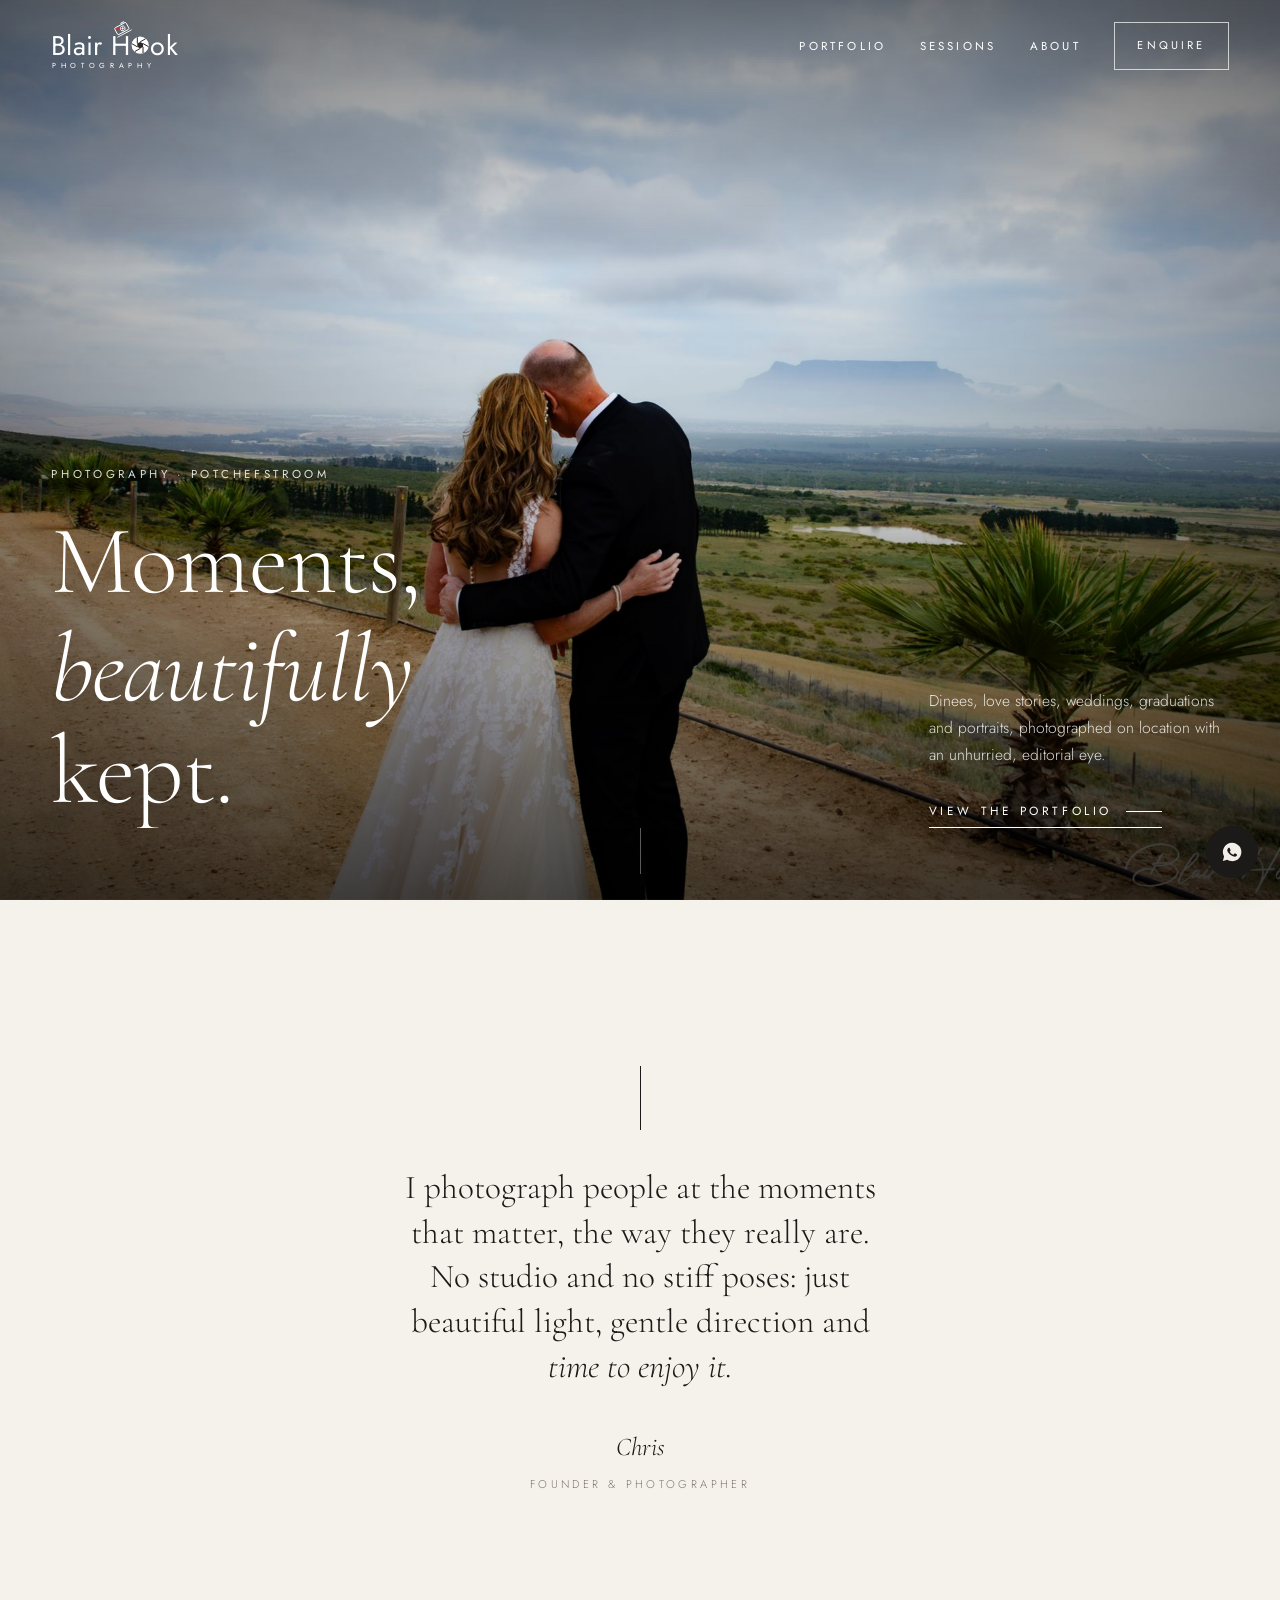
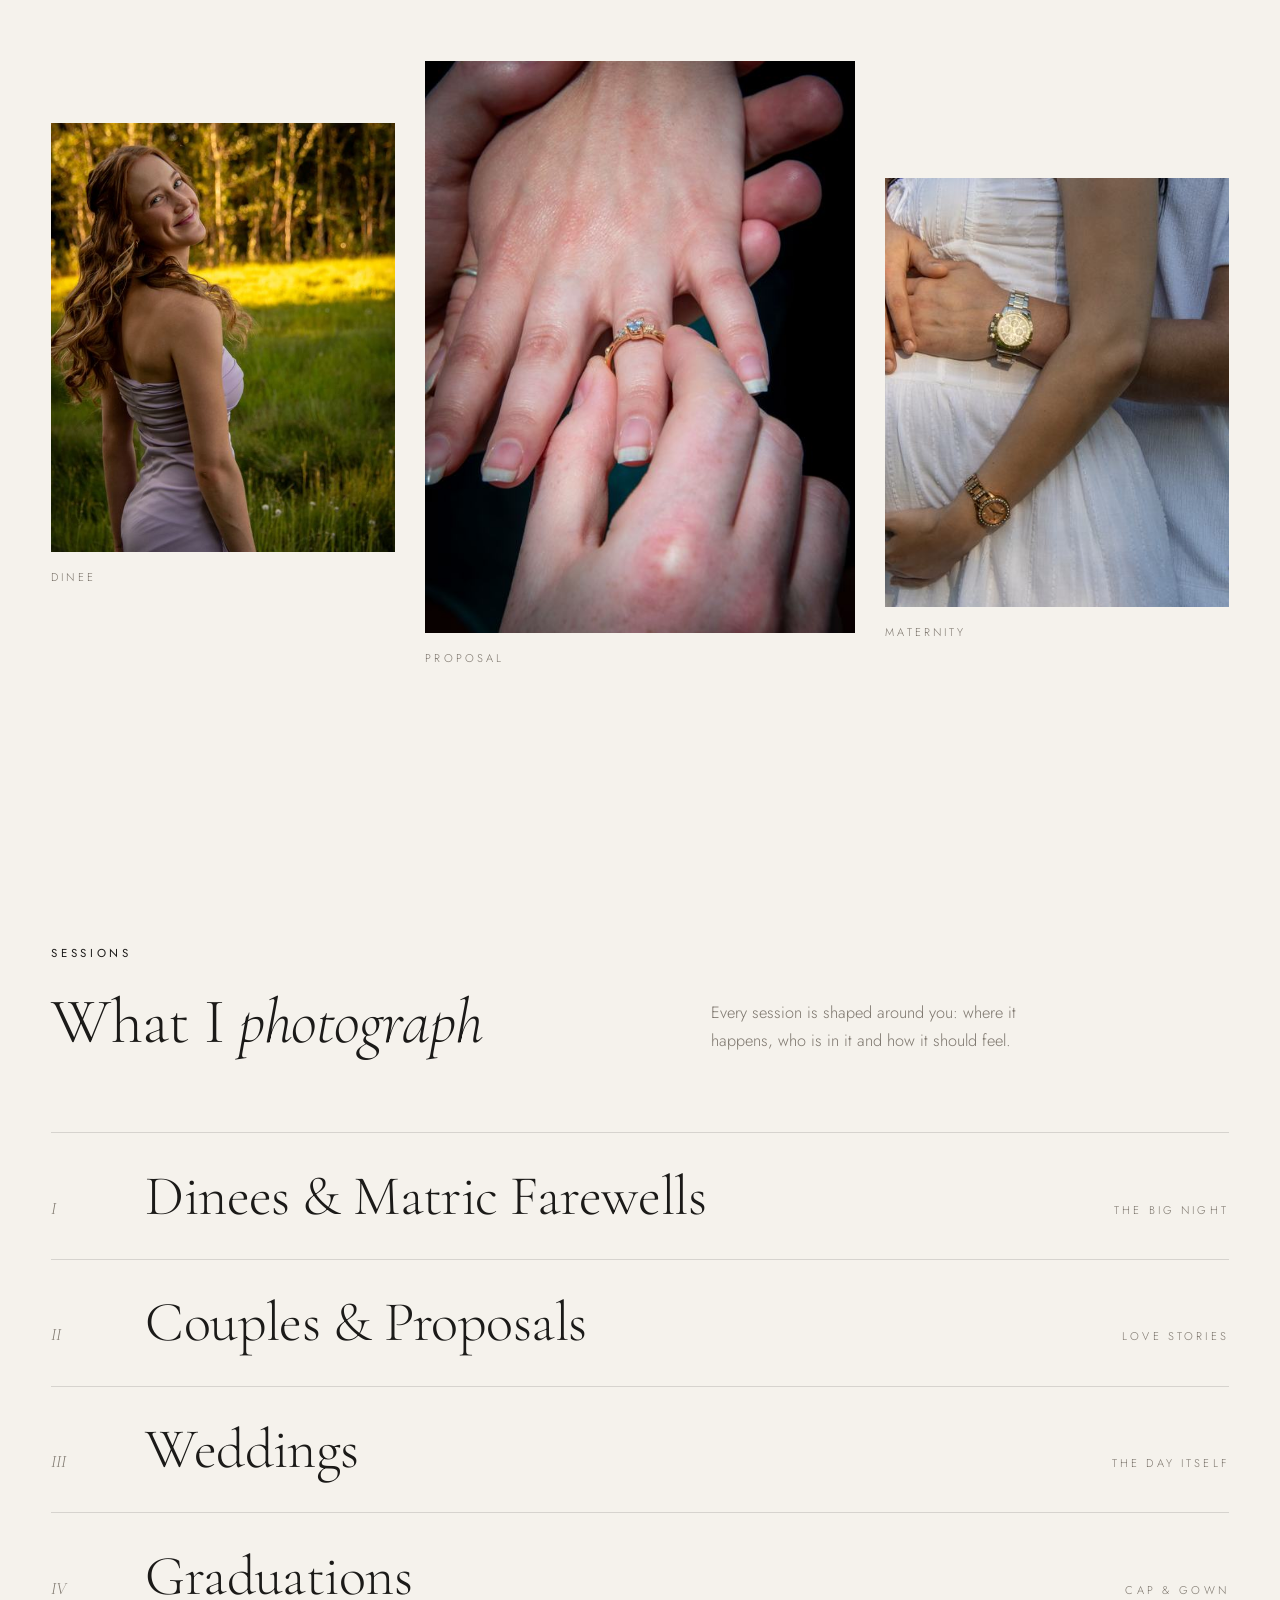
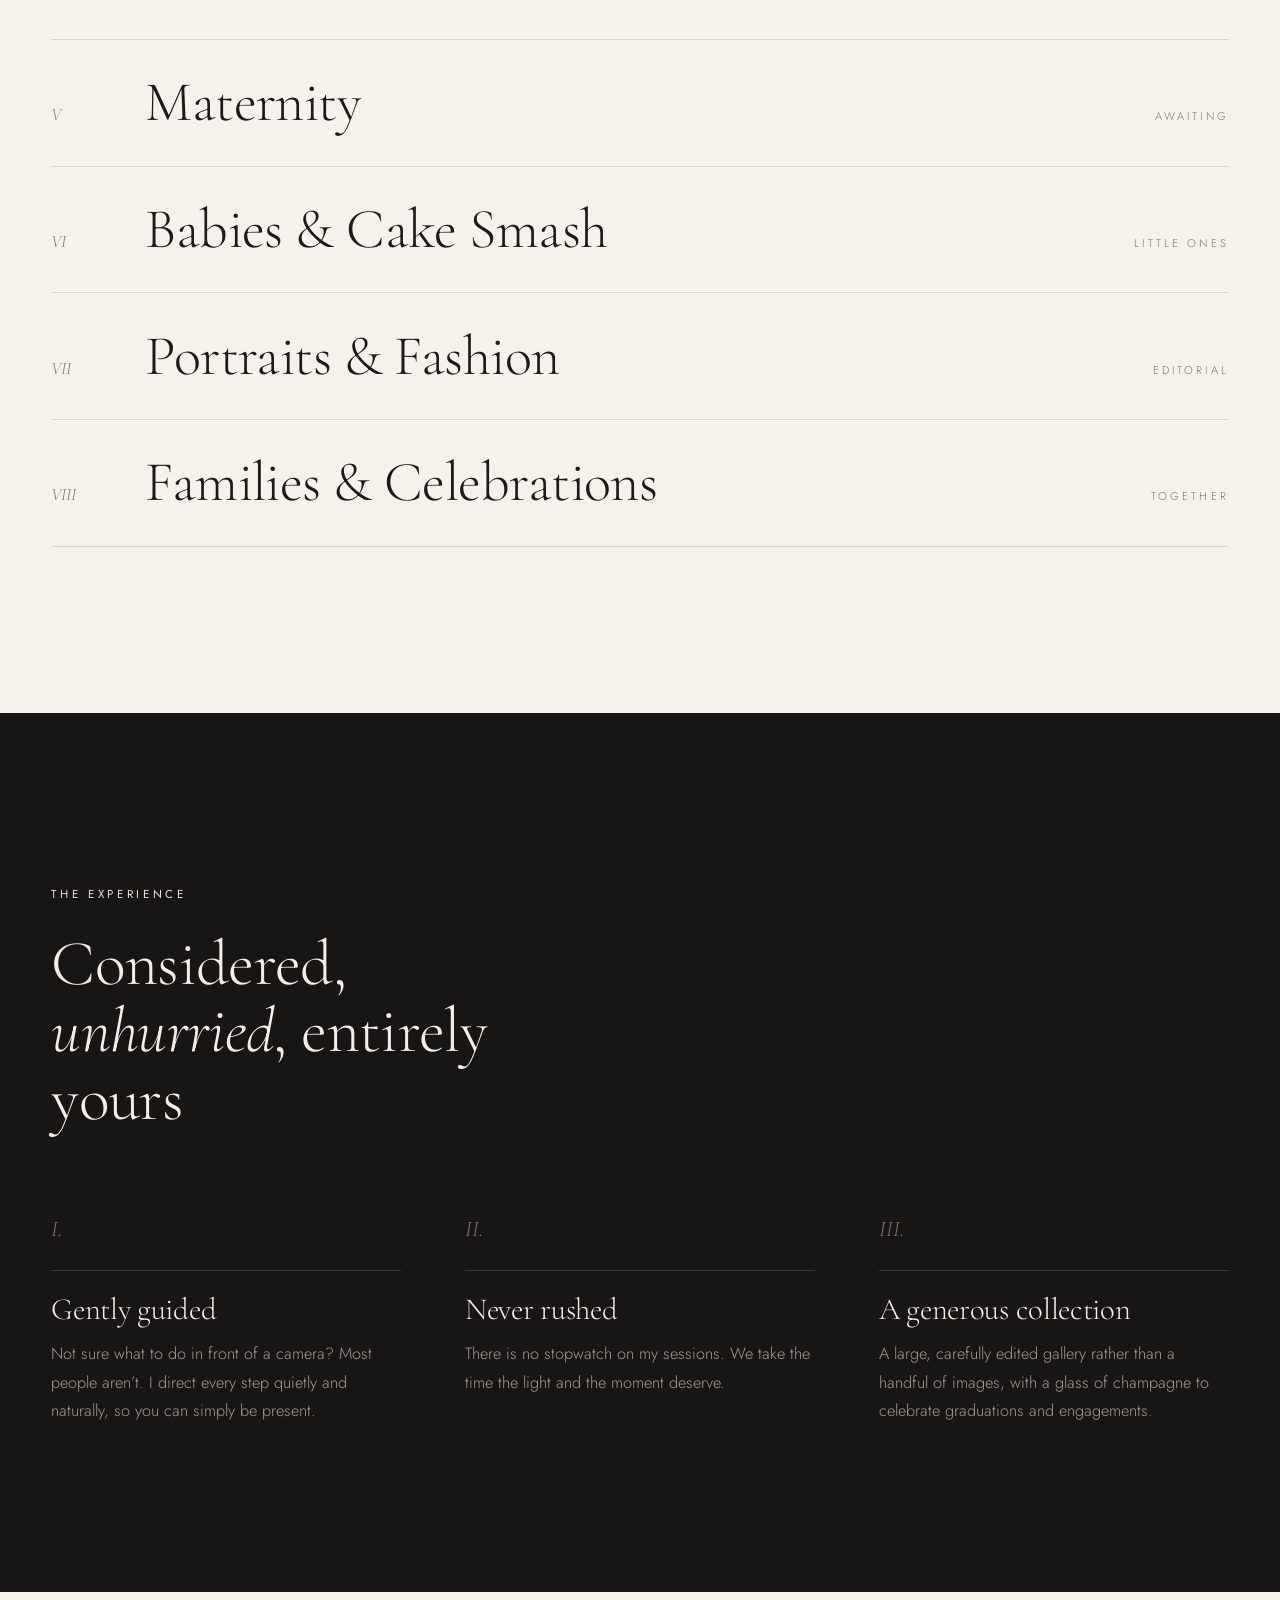
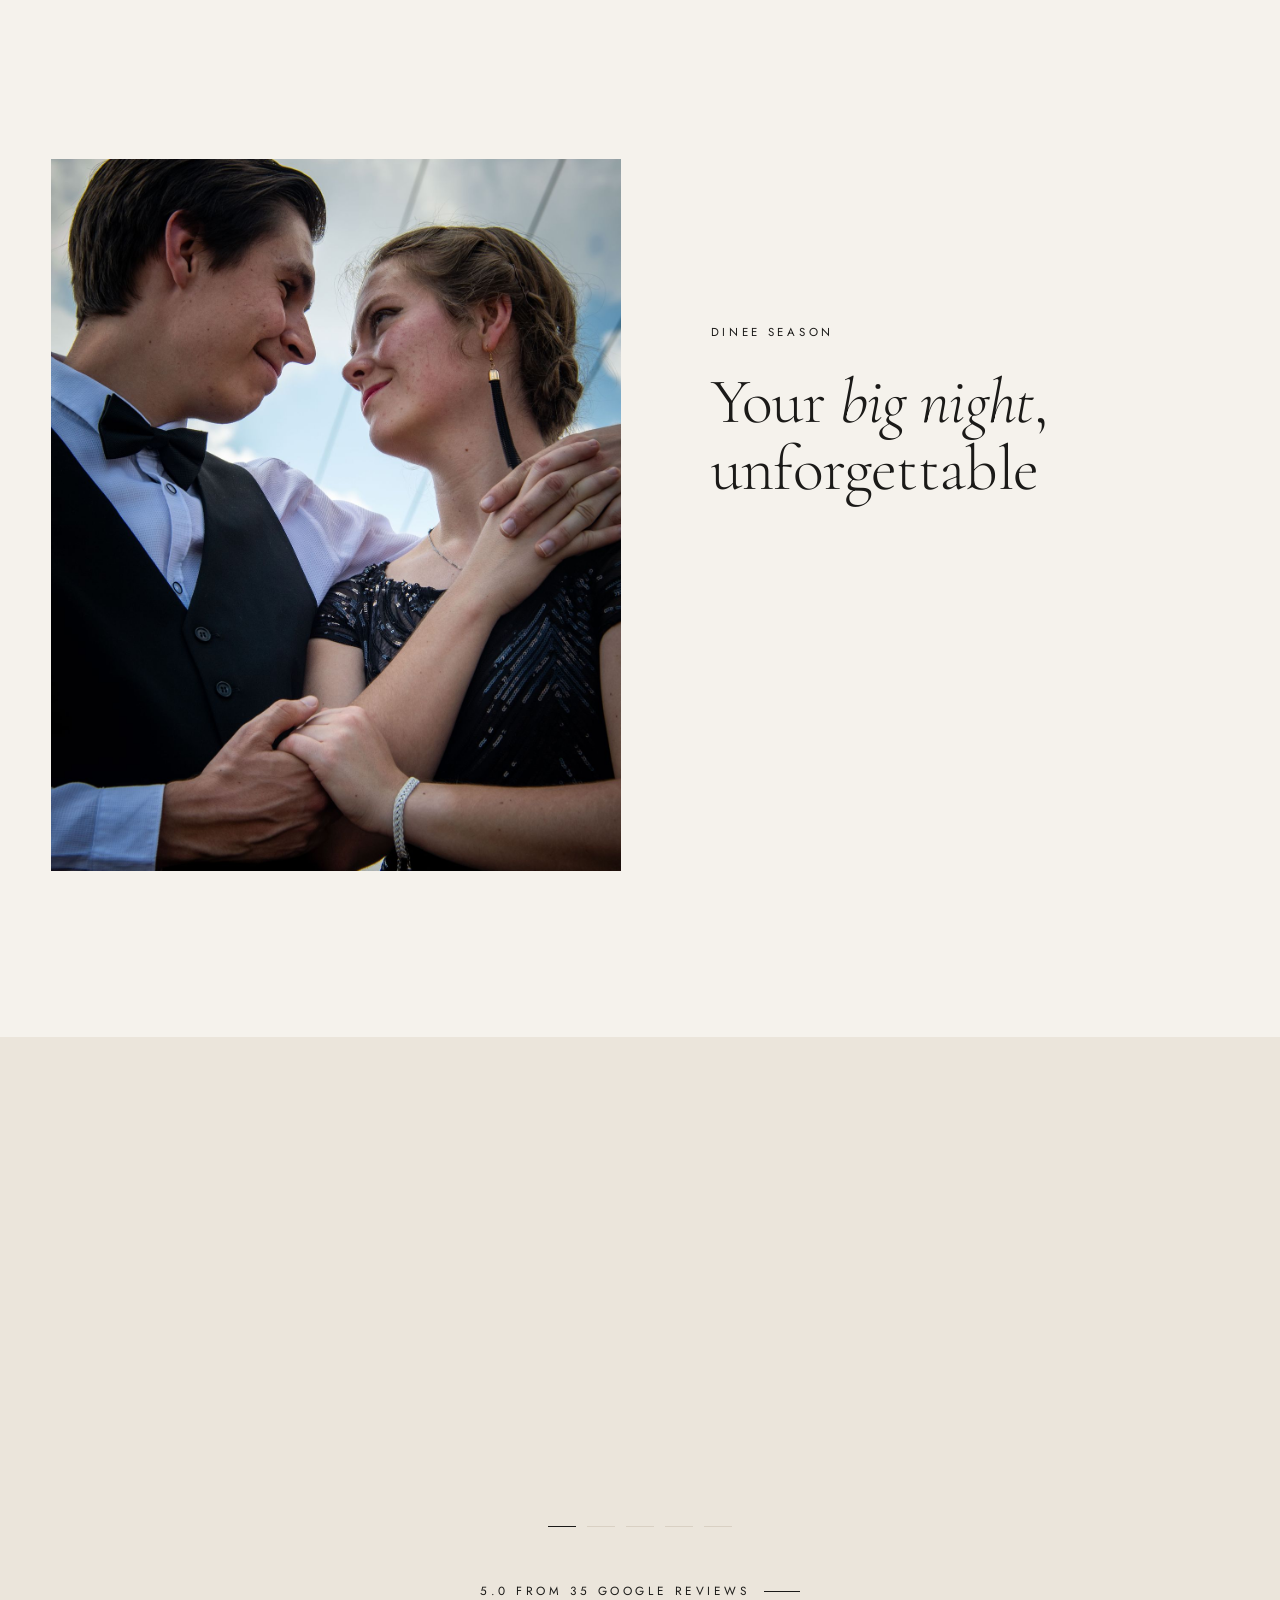
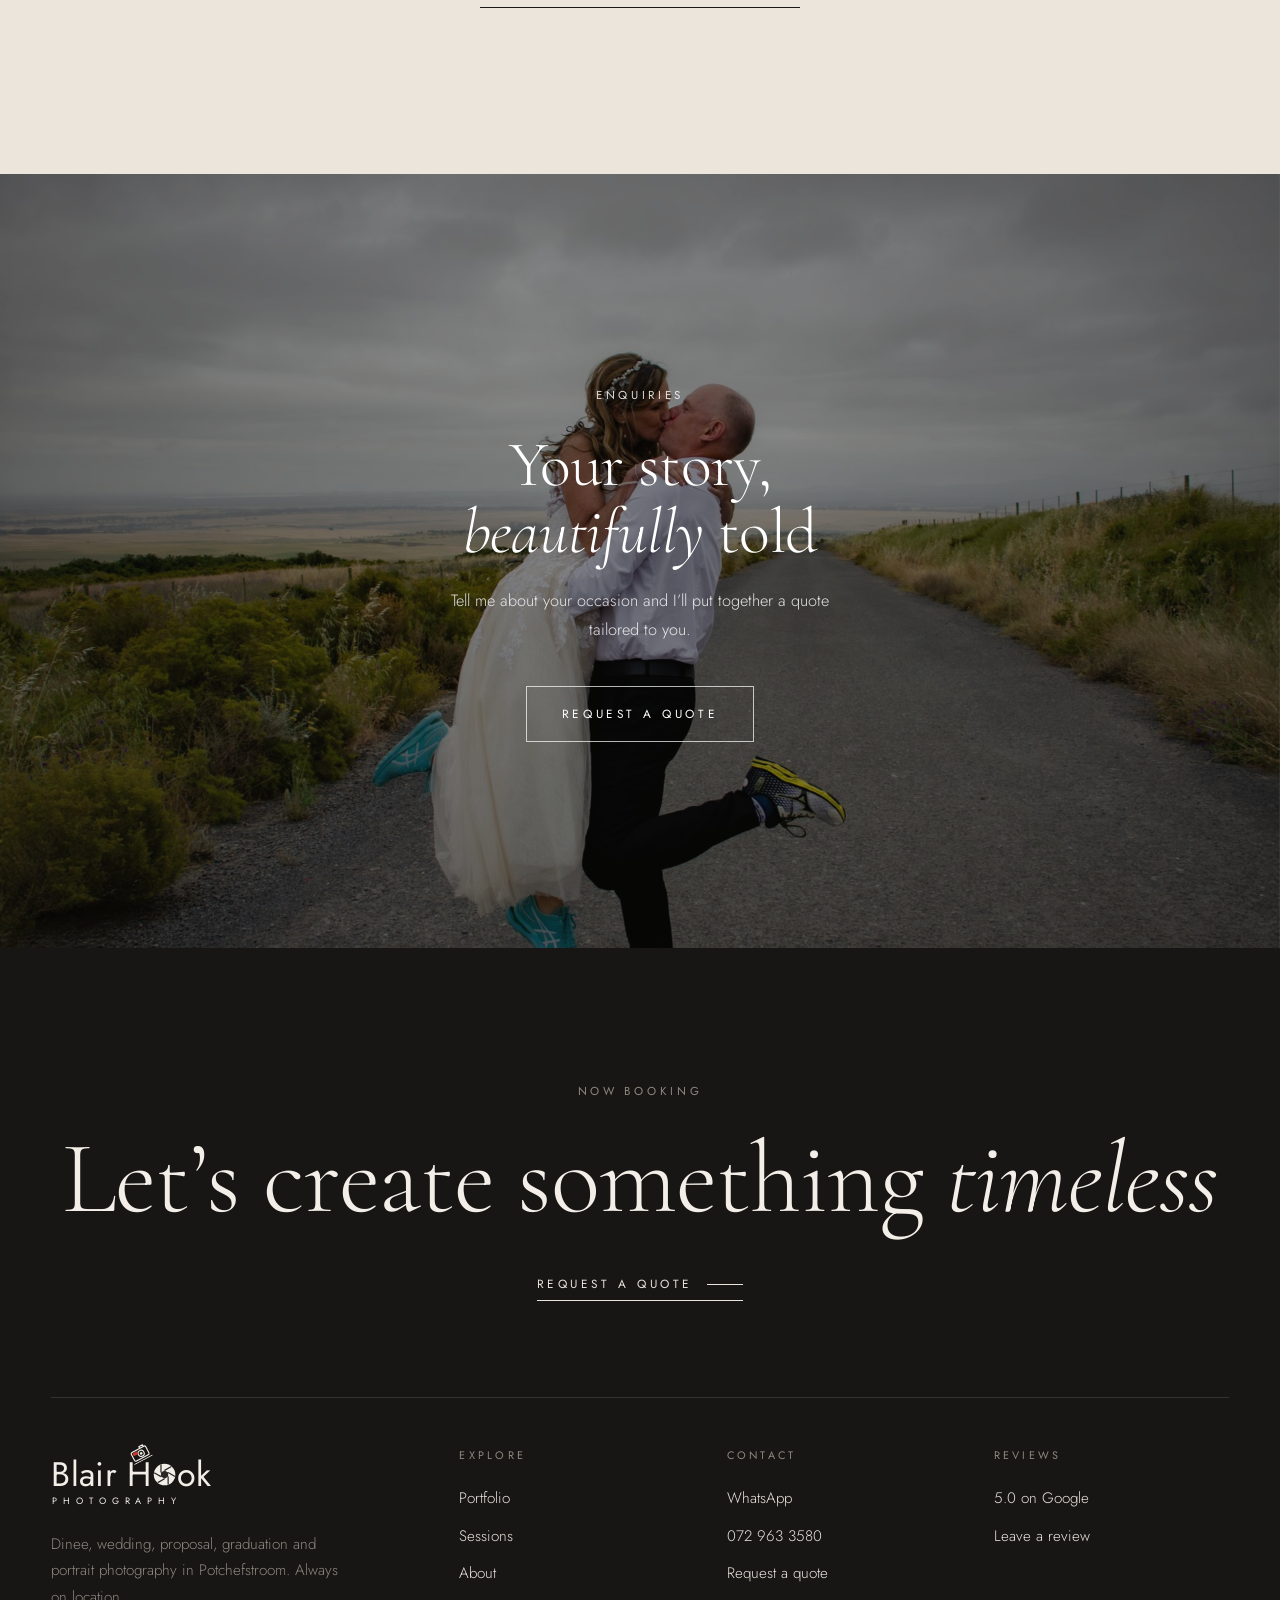
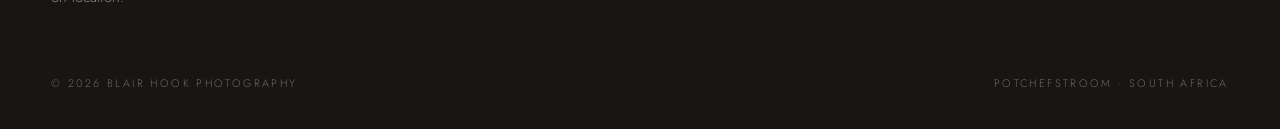
==== commit 656d37d6: "Rebuild around Chris's selected photos; add Dinees and Portraits sessions - Dinees & Matric Farewell" ====
--- a/index.html
+++ b/index.html
@@ -4,7 +4,7 @@
 <meta charset="utf-8">
 <meta name="viewport" content="width=device-width, initial-scale=1">
 <title>Blair Hook Photography · Potchefstroom Photographer</title>
-<meta name="description" content="Elegant, on-location photography in Potchefstroom: graduations, engagements, weddings, maternity, babies and family portraits. Rated 5.0 on Google.">
+<meta name="description" content="Elegant, on-location photography in Potchefstroom: dinees and matric farewells, proposals, weddings, graduations, maternity, babies and portraits. Rated 5.0 on Google.">
 <link rel="canonical" href="https://blair-hook-photography.vercel.app/">
 <meta name="theme-color" content="#f5f2ec">
 <link rel="icon" href="img/favicon.svg" type="image/svg+xml">
@@ -13,7 +13,7 @@
 <meta property="og:type" content="website">
 <meta property="og:site_name" content="Blair Hook Photography">
 <meta property="og:title" content="Blair Hook Photography · Potchefstroom Photographer">
-<meta property="og:description" content="Elegant, on-location photography in Potchefstroom: graduations, engagements, weddings, maternity, babies and family portraits. Rated 5.0 on Google.">
+<meta property="og:description" content="Elegant, on-location photography in Potchefstroom: dinees and matric farewells, proposals, weddings, graduations, maternity, babies and portraits. Rated 5.0 on Google.">
 <meta property="og:image" content="https://blair-hook-photography.vercel.app/img/og.jpg">
 <meta property="og:url" content="https://blair-hook-photography.vercel.app/">
 <meta name="twitter:card" content="summary_large_image">
@@ -29,13 +29,13 @@
   <div class="wrap">
     <a href="index.html" class="logo" aria-label="Blair Hook Photography, home"><span class="wm"><svg class="cam" viewBox="0 0 44 34" aria-hidden="true"><g fill="none" stroke="currentColor" stroke-width="2.2" stroke-linejoin="round"><rect x="5" y="9" width="32" height="19" rx="3"/><path d="M25 9V5.5h8V9"/><circle cx="23" cy="19" r="6"/></g><rect x="7.5" y="11.5" width="10" height="6" fill="#c8352c"/><circle cx="23" cy="19" r="2.6" fill="currentColor"/><path d="M1 32.5h40" stroke="currentColor" stroke-width="2"/></svg><span class="word">Blair H<svg class="ap" viewBox="-12 -12 24 24" aria-hidden="true"><circle r="11.2" fill="currentColor"/><polygon points="0.00,-4.30 3.72,-2.15 3.72,2.15 0.00,4.30 -3.72,2.15 -3.72,-2.15" class="ap-hole"/><g stroke-width="1.3" class="ap-lines"><line x1="0.00" y1="-4.30" x2="7.10" y2="-8.40"/><line x1="3.72" y1="-2.15" x2="10.83" y2="1.95"/><line x1="3.72" y1="2.15" x2="3.72" y2="10.35"/><line x1="0.00" y1="4.30" x2="-7.10" y2="8.40"/><line x1="-3.72" y1="2.15" x2="-10.83" y2="-1.95"/><line x1="-3.72" y1="-2.15" x2="-3.72" y2="-10.35"/></g></svg>ok</span><small>PHOTOGRAPHY</small></span></a>
     <button class="menu-btn" aria-label="Menu" aria-expanded="false" aria-controls="nav"><span></span><span></span></button>
-    <nav class="nav" id="nav" aria-label="Main"><a href="portfolio.html">Portfolio</a><a href="sessions.html">Sessions</a><a href="graduations.html">Graduations</a><a href="about.html">About</a><a href="enquire.html" class="btn">Enquire</a></nav>
+    <nav class="nav" id="nav" aria-label="Main"><a href="portfolio.html">Portfolio</a><a href="sessions.html">Sessions</a><a href="about.html">About</a><a href="enquire.html" class="btn">Enquire</a></nav>
   </div>
 </header>
 <main id="main">
 
 <section class="hero">
-  <div class="hero-slides"><img src="img/weddings-01.jpg" alt="" width="1800" height="1192" class="on"><img src="img/couples-03.jpg" alt="" width="1800" height="1200" loading="lazy"><img src="img/maternity-01.jpg" alt="" width="1800" height="1200" loading="lazy"><img src="img/weddings-04.jpg" alt="" width="1800" height="1192" loading="lazy"></div>
+  <div class="hero-slides"><img src="img/w-weddings-01.jpg" alt="" width="2000" height="1325" class="on"><img src="img/w-dinees-16.jpg" alt="" width="2000" height="1333" loading="lazy"><img src="img/w-maternity-01.jpg" alt="" width="2000" height="1333" loading="lazy"><img src="img/w-couples-04.jpg" alt="" width="2000" height="1333" loading="lazy"></div>
   <div class="slide-count"><button class="on" aria-label="Show photo 1"></button><button class="" aria-label="Show photo 2"></button><button class="" aria-label="Show photo 3"></button><button class="" aria-label="Show photo 4"></button></div>
   <div class="wrap">
     <div>
@@ -43,7 +43,7 @@
       <h1><span class="ln"><span>Moments,</span></span><span class="ln"><span><em>beautifully</em> kept.</span></span></h1>
     </div>
     <div class="hero-side">
-      <p>Graduations, love stories, weddings and family portraits, photographed on location with an unhurried, editorial eye.</p>
+      <p>Dinees, love stories, weddings, graduations and portraits, photographed on location with an unhurried, editorial eye.</p>
       <a class="link light" href="portfolio.html">View the portfolio <span class="ln"></span></a>
     </div>
   </div>
@@ -59,7 +59,7 @@
 </section>
 
 <section class="section tight" style="padding-top:0">
-  <div class="wrap triptych"><figure class="fade d0"><div class="reveal-img"><img src="img/graduations-02-sm.jpg" alt="Graduation photograph" width="533" height="800" loading="lazy"></div><figcaption>Graduation</figcaption></figure><figure class="fade d1"><div class="reveal-img"><img src="img/couples-01-sm.jpg" alt="Engagement photograph" width="533" height="800" loading="lazy"></div><figcaption>Engagement</figcaption></figure><figure class="fade d2"><div class="reveal-img"><img src="img/babies-03-sm.jpg" alt="Portrait photograph" width="533" height="800" loading="lazy"></div><figcaption>Portrait</figcaption></figure></div>
+  <div class="wrap triptych"><figure class="fade d0"><div class="reveal-img"><img src="img/w-dinees-01-sm.jpg" alt="Dinee photograph" width="533" height="800" loading="lazy"></div><figcaption>Dinee</figcaption></figure><figure class="fade d1"><div class="reveal-img"><img src="img/couples-05-sm.jpg" alt="Proposal photograph" width="533" height="800" loading="lazy"></div><figcaption>Proposal</figcaption></figure><figure class="fade d2"><div class="reveal-img"><img src="img/w-maternity-02-sm.jpg" alt="Maternity photograph" width="800" height="534" loading="lazy"></div><figcaption>Maternity</figcaption></figure></div>
 </section>
 
 <section class="section">
@@ -68,8 +68,8 @@
       <div><span class="eyebrow fade">Sessions</span><h2 class="fade">What I <em>photograph</em></h2></div>
       <p class="fade" style="max-width:40ch">Every session is shaped around you: where it happens, who is in it and how it should feel.</p>
     </div>
-    <div class="sessions"><a class="srow fade" href="graduations.html"><span class="no">I</span><h3>Graduations</h3><span class="tag">Cap &amp; gown</span><img src="img/graduations-05-sm.jpg" alt="" width="533" height="800" loading="lazy" class="thumb"></a><a class="srow fade" href="sessions.html#couples"><span class="no">II</span><h3>Couples &amp; Engagements</h3><span class="tag">Love stories</span><img src="img/couples-06-sm.jpg" alt="" width="533" height="800" loading="lazy" class="thumb"></a><a class="srow fade" href="sessions.html#weddings"><span class="no">III</span><h3>Weddings</h3><span class="tag">The day itself</span><img src="img/weddings-07-sm.jpg" alt="" width="800" height="530" loading="lazy" class="thumb"></a><a class="srow fade" href="sessions.html#maternity"><span class="no">IV</span><h3>Maternity</h3><span class="tag">Awaiting</span><img src="img/maternity-02-sm.jpg" alt="" width="800" height="533" loading="lazy" class="thumb"></a><a class="srow fade" href="sessions.html#babies"><span class="no">V</span><h3>Babies &amp; Cake Smash</h3><span class="tag">Little ones</span><img src="img/babies-01-sm.jpg" alt="" width="800" height="573" loading="lazy" class="thumb"></a><a class="srow fade" href="sessions.html#families"><span class="no">VI</span><h3>Families &amp; Celebrations</h3><span class="tag">Together</span><img src="img/graduations-11-sm.jpg" alt="" width="800" height="533" loading="lazy" class="thumb"></a></div>
-    <div class="peek" aria-hidden="true"><img src="img/graduations-05-sm.jpg" alt=""><img src="img/couples-06-sm.jpg" alt=""><img src="img/weddings-07-sm.jpg" alt=""><img src="img/maternity-02-sm.jpg" alt=""><img src="img/babies-01-sm.jpg" alt=""><img src="img/graduations-11-sm.jpg" alt=""></div>
+    <div class="sessions"><a class="srow fade" href="sessions.html#dinees"><span class="no">I</span><h3>Dinees &amp; Matric Farewells</h3><span class="tag">The big night</span><img src="img/w-dinees-01-sm.jpg" alt="" width="533" height="800" loading="lazy" class="thumb"></a><a class="srow fade" href="sessions.html#couples"><span class="no">II</span><h3>Couples &amp; Proposals</h3><span class="tag">Love stories</span><img src="img/couples-06-sm.jpg" alt="" width="533" height="800" loading="lazy" class="thumb"></a><a class="srow fade" href="sessions.html#weddings"><span class="no">III</span><h3>Weddings</h3><span class="tag">The day itself</span><img src="img/weddings-07-sm.jpg" alt="" width="800" height="530" loading="lazy" class="thumb"></a><a class="srow fade" href="sessions.html#graduations"><span class="no">IV</span><h3>Graduations</h3><span class="tag">Cap &amp; gown</span><img src="img/w-graduations-01-sm.jpg" alt="" width="533" height="800" loading="lazy" class="thumb"></a><a class="srow fade" href="sessions.html#maternity"><span class="no">V</span><h3>Maternity</h3><span class="tag">Awaiting</span><img src="img/w-maternity-02-sm.jpg" alt="" width="800" height="534" loading="lazy" class="thumb"></a><a class="srow fade" href="sessions.html#babies"><span class="no">VI</span><h3>Babies &amp; Cake Smash</h3><span class="tag">Little ones</span><img src="img/w-babies-02-sm.jpg" alt="" width="610" height="800" loading="lazy" class="thumb"></a><a class="srow fade" href="sessions.html#portraits"><span class="no">VII</span><h3>Portraits &amp; Fashion</h3><span class="tag">Editorial</span><img src="img/w-portraits-03-sm.jpg" alt="" width="498" height="800" loading="lazy" class="thumb"></a><a class="srow fade" href="sessions.html#families"><span class="no">VIII</span><h3>Families &amp; Celebrations</h3><span class="tag">Together</span><img src="img/graduations-11-sm.jpg" alt="" width="800" height="533" loading="lazy" class="thumb"></a></div>
+    <div class="peek" aria-hidden="true"><img src="img/w-dinees-01-sm.jpg" alt=""><img src="img/couples-06-sm.jpg" alt=""><img src="img/weddings-07-sm.jpg" alt=""><img src="img/w-graduations-01-sm.jpg" alt=""><img src="img/w-maternity-02-sm.jpg" alt=""><img src="img/w-babies-02-sm.jpg" alt=""><img src="img/w-portraits-03-sm.jpg" alt=""><img src="img/graduations-11-sm.jpg" alt=""></div>
   </div>
 </section>
 
@@ -87,12 +87,12 @@
 
 <section class="section">
   <div class="wrap split">
-    <div class="reveal-img fade"><img src="img/graduations-06.jpg" alt="Graduates embracing on campus" width="1200" height="1800" loading="lazy"></div>
+    <div class="reveal-img fade"><img src="img/w-dinees-03.jpg" alt="Matric couple before their dinee" width="1333" height="2000" loading="lazy"></div>
     <div class="copy">
-      <span class="eyebrow fade">Graduation season</span>
-      <h2 class="fade">The day you’ve <em>worked for</em></h2>
-      <p class="fade">Graduation portraits on campus or somewhere that holds meaning, with family and friends included. Considered, elegant and full of real emotion.</p>
-      <a class="link fade" href="graduations.html">Graduation sessions <span class="ln"></span></a>
+      <span class="eyebrow fade">Dinee season</span>
+      <h2 class="fade">Your <em>big night</em>, unforgettable</h2>
+      <p class="fade">Matric dances deserve more than a quick snapshot at the door. A relaxed, styled session before the evening, for the couple, the friends and the whole group, in the most beautiful light of the day.</p>
+      <a class="link fade" href="sessions.html#dinees">Dinee sessions <span class="ln"></span></a>
     </div>
   </div>
 </section>
@@ -107,7 +107,7 @@
 </section>
 
 <section class="bleed">
-  <img src="img/weddings-03.jpg" alt="" width="1800" height="1192" loading="lazy">
+  <img src="img/w-weddings-03.jpg" alt="" width="2000" height="1324" loading="lazy">
   <div class="narrow fade">
     <span class="eyebrow light">Enquiries</span>
     <h2>Your story, <em>beautifully</em> told</h2>
@@ -124,8 +124,8 @@
       <a class="link" href="enquire.html">Request a quote <span class="ln"></span></a>
     </div>
     <div class="fgrid">
-      <div><a href="index.html" class="logo" aria-label="Blair Hook Photography, home"><span class="wm"><svg class="cam" viewBox="0 0 44 34" aria-hidden="true"><g fill="none" stroke="currentColor" stroke-width="2.2" stroke-linejoin="round"><rect x="5" y="9" width="32" height="19" rx="3"/><path d="M25 9V5.5h8V9"/><circle cx="23" cy="19" r="6"/></g><rect x="7.5" y="11.5" width="10" height="6" fill="#c8352c"/><circle cx="23" cy="19" r="2.6" fill="currentColor"/><path d="M1 32.5h40" stroke="currentColor" stroke-width="2"/></svg><span class="word">Blair H<svg class="ap" viewBox="-12 -12 24 24" aria-hidden="true"><circle r="11.2" fill="currentColor"/><polygon points="0.00,-4.30 3.72,-2.15 3.72,2.15 0.00,4.30 -3.72,2.15 -3.72,-2.15" class="ap-hole"/><g stroke-width="1.3" class="ap-lines"><line x1="0.00" y1="-4.30" x2="7.10" y2="-8.40"/><line x1="3.72" y1="-2.15" x2="10.83" y2="1.95"/><line x1="3.72" y1="2.15" x2="3.72" y2="10.35"/><line x1="0.00" y1="4.30" x2="-7.10" y2="8.40"/><line x1="-3.72" y1="2.15" x2="-10.83" y2="-1.95"/><line x1="-3.72" y1="-2.15" x2="-3.72" y2="-10.35"/></g></svg>ok</span><small>PHOTOGRAPHY</small></span></a><p style="margin-top:1.6rem;max-width:32ch">Portrait, graduation, wedding and family photography in Potchefstroom. Always on location.</p></div>
-      <div><h4>Explore</h4><ul><li><a href="portfolio.html">Portfolio</a></li><li><a href="sessions.html">Sessions</a></li><li><a href="graduations.html">Graduations</a></li><li><a href="about.html">About</a></li></ul></div>
+      <div><a href="index.html" class="logo" aria-label="Blair Hook Photography, home"><span class="wm"><svg class="cam" viewBox="0 0 44 34" aria-hidden="true"><g fill="none" stroke="currentColor" stroke-width="2.2" stroke-linejoin="round"><rect x="5" y="9" width="32" height="19" rx="3"/><path d="M25 9V5.5h8V9"/><circle cx="23" cy="19" r="6"/></g><rect x="7.5" y="11.5" width="10" height="6" fill="#c8352c"/><circle cx="23" cy="19" r="2.6" fill="currentColor"/><path d="M1 32.5h40" stroke="currentColor" stroke-width="2"/></svg><span class="word">Blair H<svg class="ap" viewBox="-12 -12 24 24" aria-hidden="true"><circle r="11.2" fill="currentColor"/><polygon points="0.00,-4.30 3.72,-2.15 3.72,2.15 0.00,4.30 -3.72,2.15 -3.72,-2.15" class="ap-hole"/><g stroke-width="1.3" class="ap-lines"><line x1="0.00" y1="-4.30" x2="7.10" y2="-8.40"/><line x1="3.72" y1="-2.15" x2="10.83" y2="1.95"/><line x1="3.72" y1="2.15" x2="3.72" y2="10.35"/><line x1="0.00" y1="4.30" x2="-7.10" y2="8.40"/><line x1="-3.72" y1="2.15" x2="-10.83" y2="-1.95"/><line x1="-3.72" y1="-2.15" x2="-3.72" y2="-10.35"/></g></svg>ok</span><small>PHOTOGRAPHY</small></span></a><p style="margin-top:1.6rem;max-width:32ch">Dinee, wedding, proposal, graduation and portrait photography in Potchefstroom. Always on location.</p></div>
+      <div><h4>Explore</h4><ul><li><a href="portfolio.html">Portfolio</a></li><li><a href="sessions.html">Sessions</a></li><li><a href="about.html">About</a></li></ul></div>
       <div><h4>Contact</h4><ul><li><a href="https://wa.me/27729633580" target="_blank" rel="noopener">WhatsApp</a></li><li><a href="tel:+27729633580">072 963 3580</a></li><li><a href="enquire.html">Request a quote</a></li></ul></div>
       <div><h4>Reviews</h4><ul><li><a href="https://www.google.com/maps/place/?q=place_id:ChIJqy-7x0xRzB0RvMxs7FZDK-I" target="_blank" rel="noopener">5.0 on Google</a></li><li><a href="https://search.google.com/local/writereview?placeid=ChIJqy-7x0xRzB0RvMxs7FZDK-I" target="_blank" rel="noopener">Leave a review</a></li></ul></div>
     </div>
